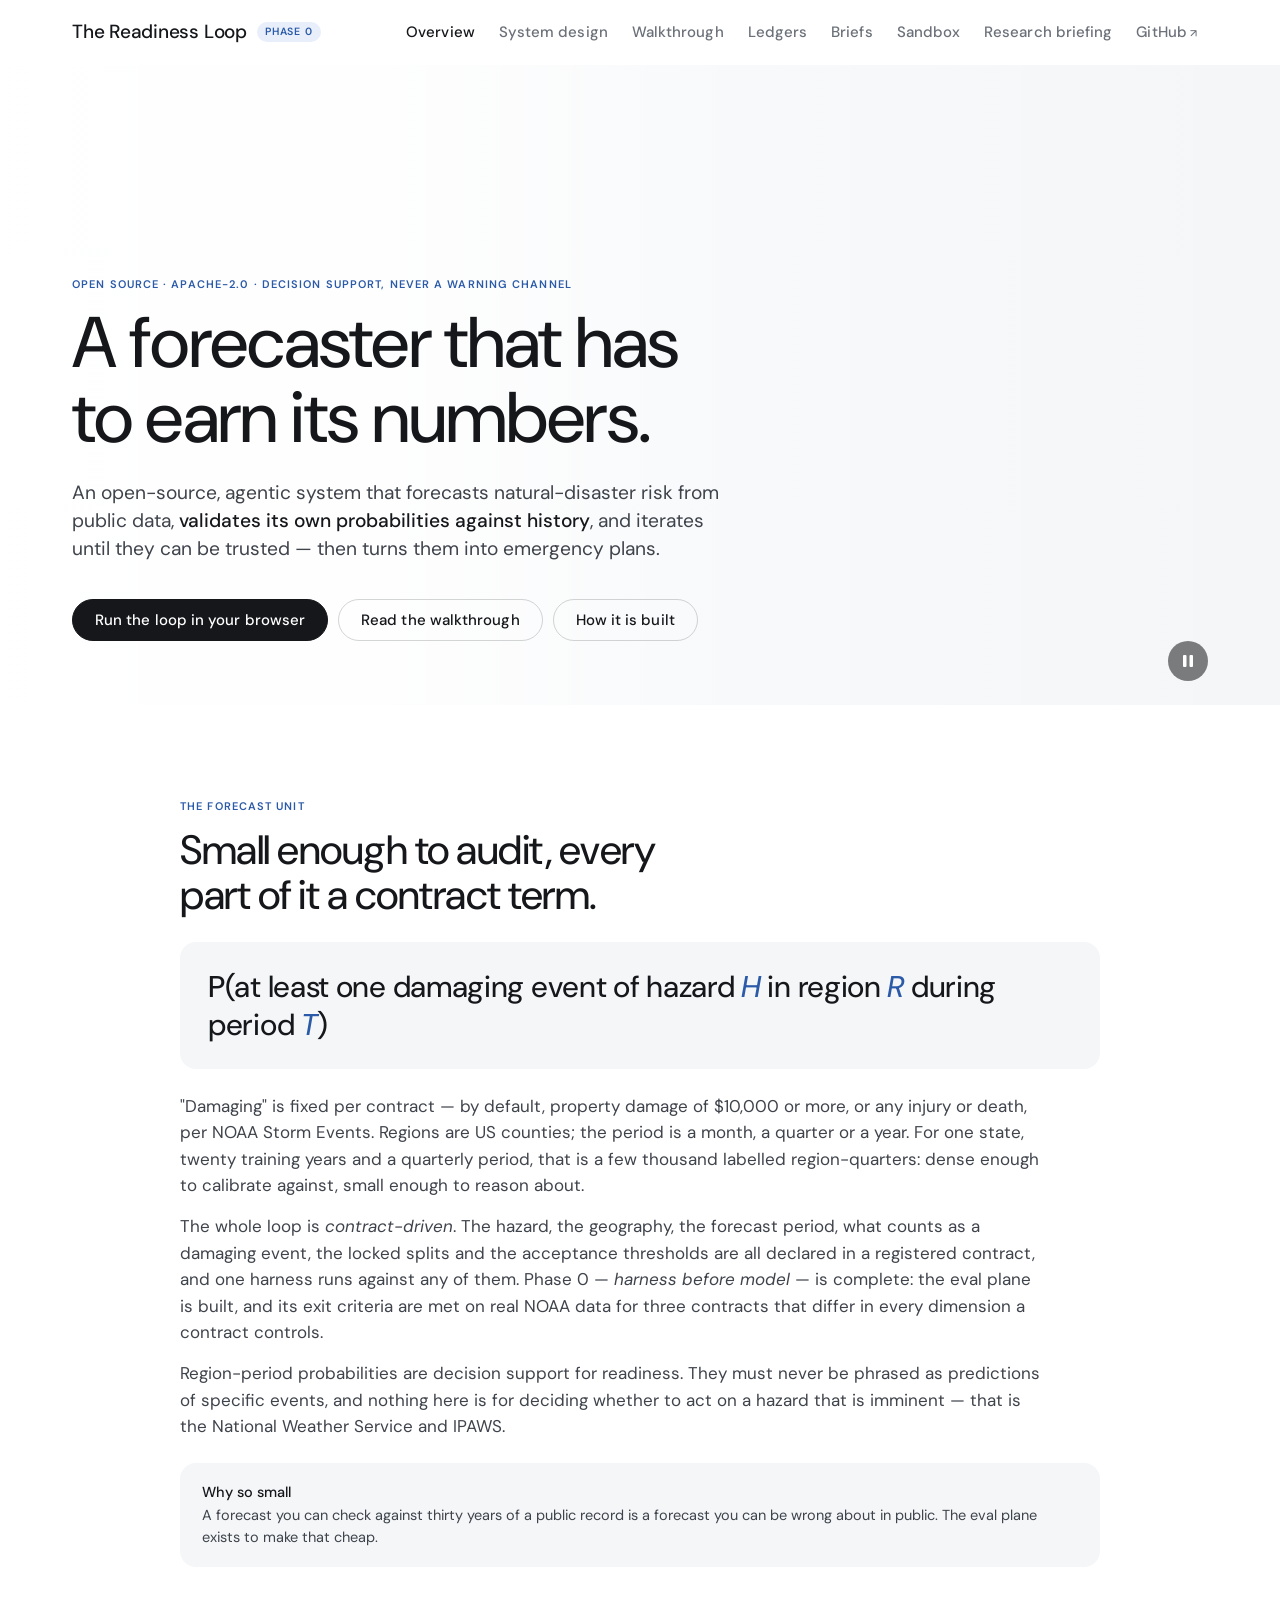
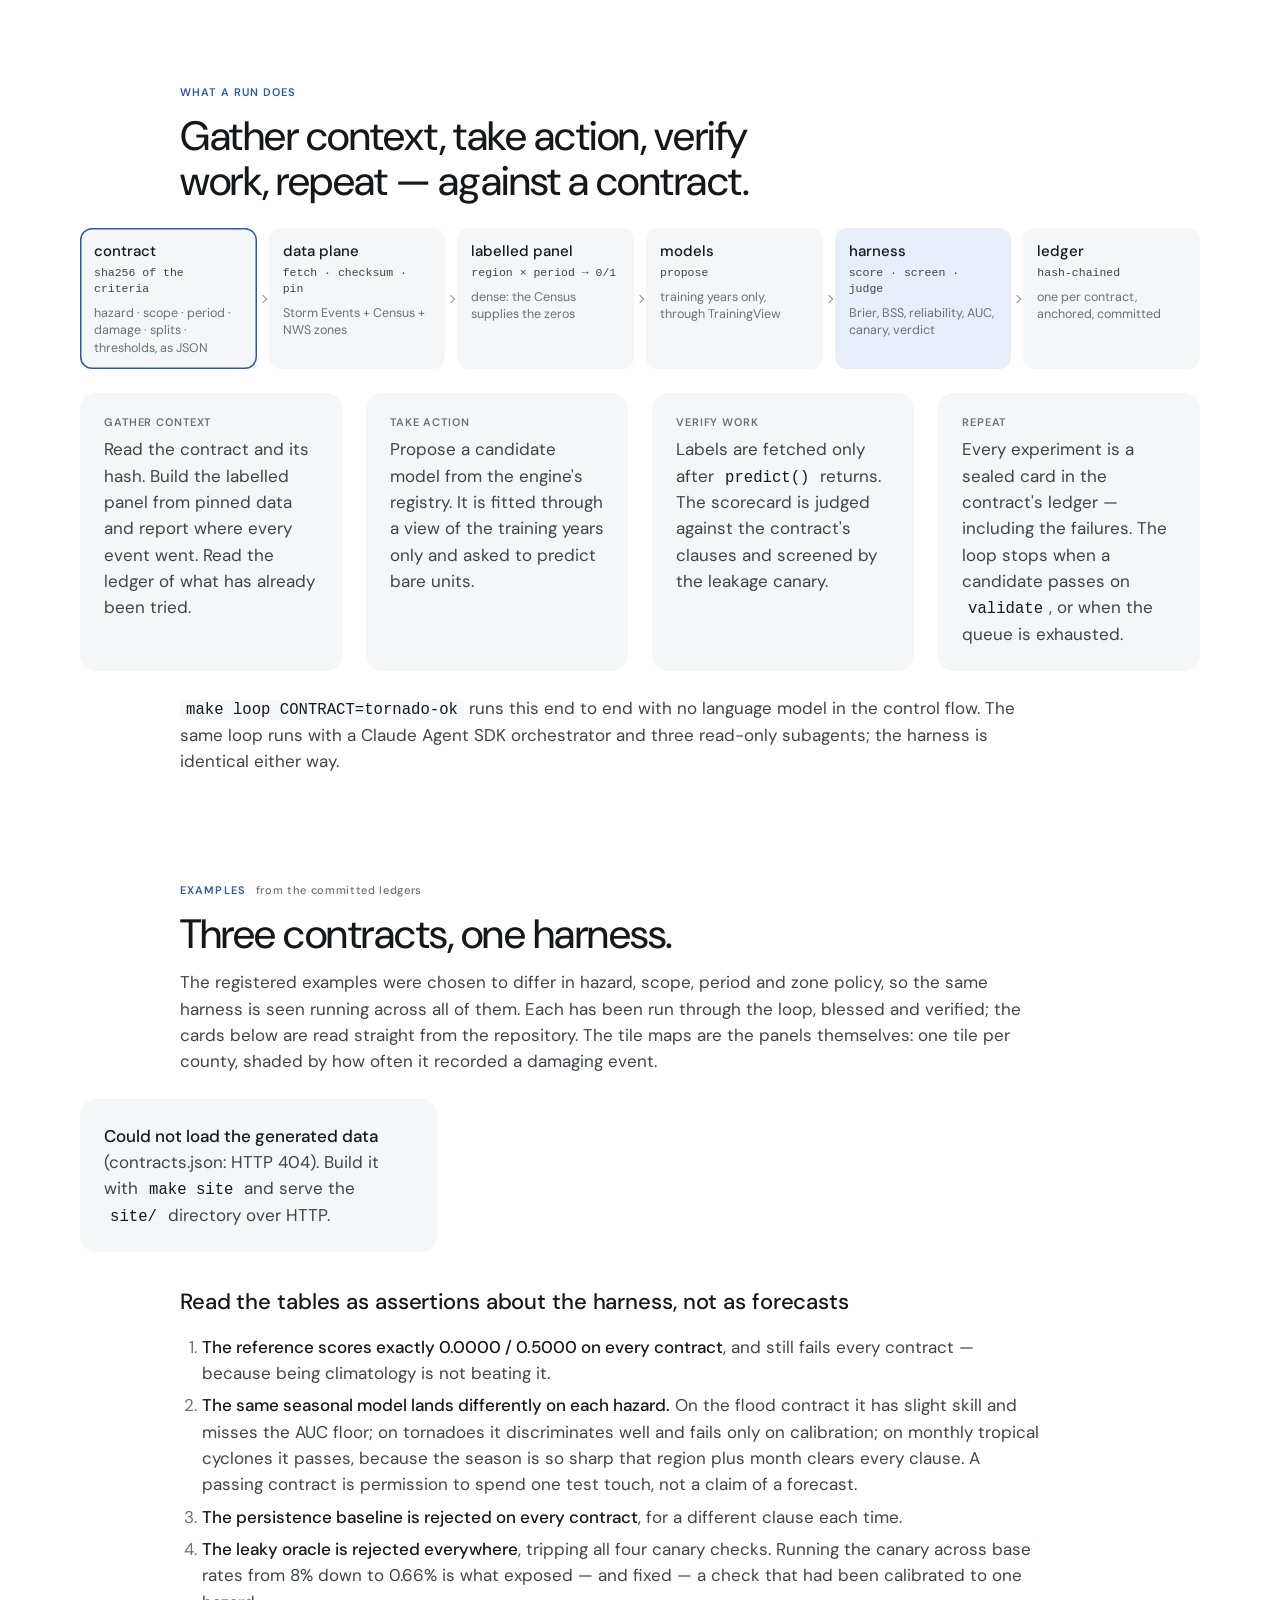
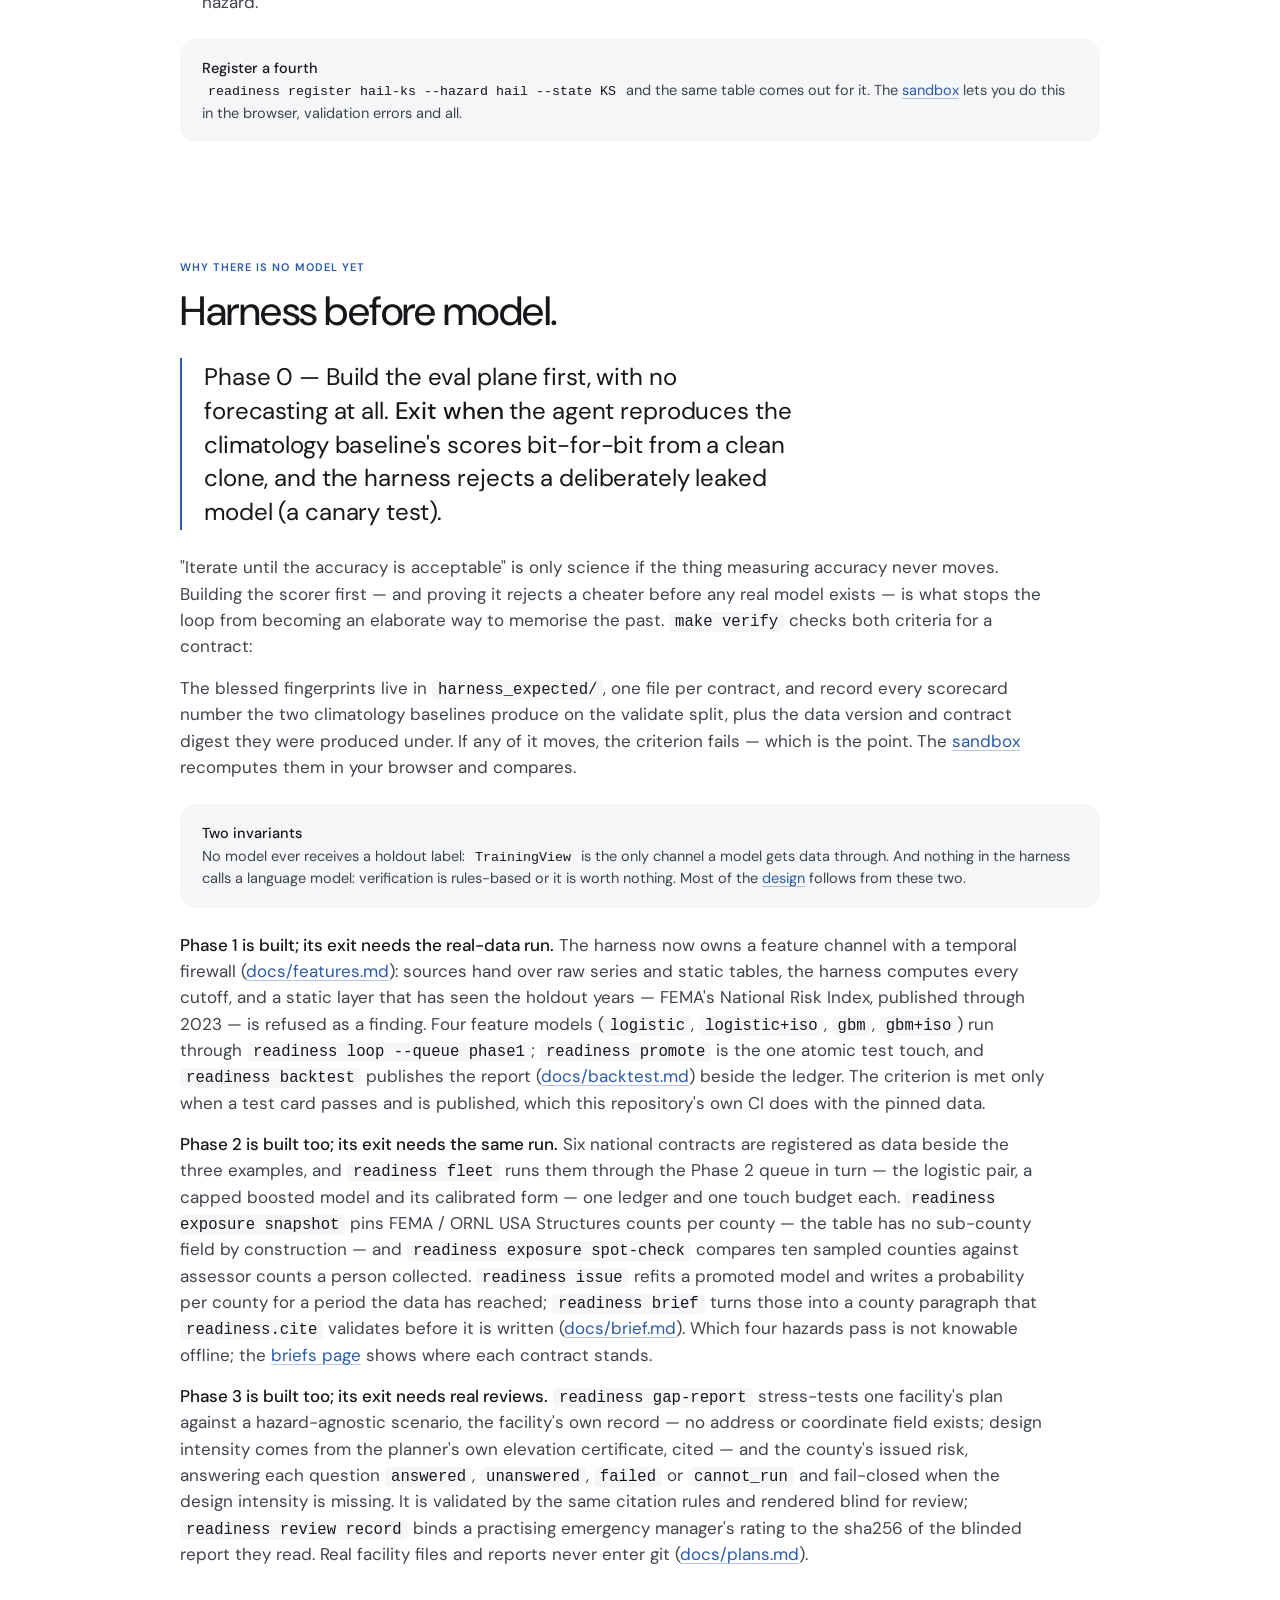
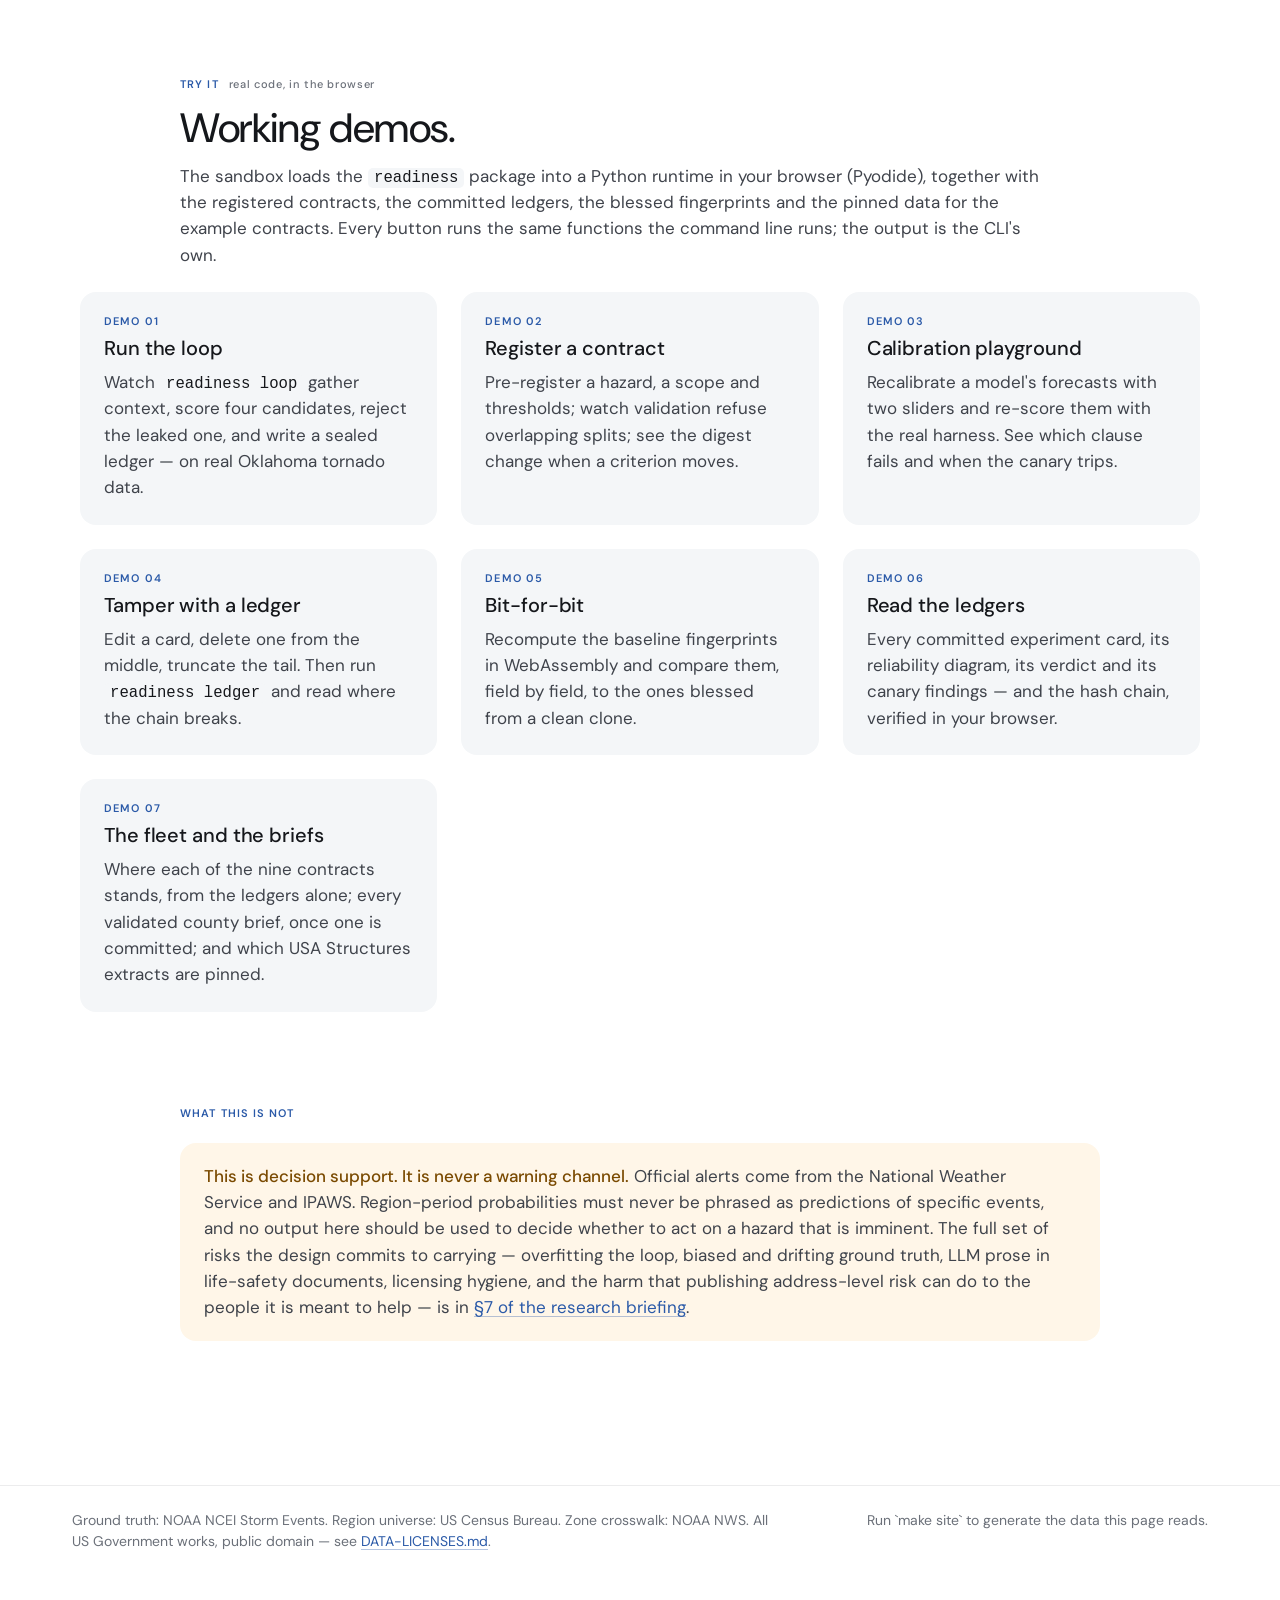
==== site/index.html @ 941ab27e "Docs and site: the planning thought-partner Documents Phase 3 (the planning thought-partner) exactly" ====
<!DOCTYPE html>
<html lang="en">
<head>
<meta charset="utf-8">
<meta name="viewport" content="width=device-width,initial-scale=1">
<title>The Readiness Loop</title>
<meta name="description" content="An open-source, agentic system that forecasts natural-disaster risk from public data, validates its own probabilities against history, and iterates until they can be trusted. Overview, system design, walkthrough and a browser sandbox that runs the real code.">
<meta name="color-scheme" content="light">
<link rel="icon" href="data:image/svg+xml,%3Csvg xmlns='http://www.w3.org/2000/svg' viewBox='0 0 32 32'%3E%3Ccircle cx='16' cy='16' r='13' fill='none' stroke='%232b5aa8' stroke-width='3'/%3E%3Cpath d='M9 16l5 5 9-10' fill='none' stroke='%232b5aa8' stroke-width='3'/%3E%3C/svg%3E">
<link rel="preconnect" href="https://fonts.googleapis.com">
<link rel="preconnect" href="https://fonts.gstatic.com" crossorigin>
<link href="https://fonts.googleapis.com/css2?family=DM+Sans:ital,opsz,wght@0,9..40,100..1000;1,9..40,100..1000&display=swap" rel="stylesheet">
<link rel="stylesheet" href="assets/site.css">
</head>
<body data-page="index">

<header class="top" id="top">
  <div class="top__bar">
    <a class="brand" href="index.html">The Readiness Loop<span class="brand__tag">Phase 0</span></a>
    <button class="top__menu" type="button" aria-label="Menu" aria-expanded="false" aria-controls="site-nav"><i></i><i></i><i></i></button>
    <nav class="top__nav" id="site-nav" aria-label="Site">
      <a data-page="index" href="index.html">Overview</a>
      <a data-page="design" href="design.html">System design</a>
      <a data-page="walkthrough" href="walkthrough.html">Walkthrough</a>
      <a data-page="ledgers" href="ledgers.html">Ledgers</a>
      <a data-page="briefs" href="briefs.html">Briefs</a>
      <a data-page="playground" href="playground.html">Sandbox</a>
      <a data-report href="generated/report/index.html">Research briefing</a>
      <a class="ext" href="https://github.com/jacquelineadean/disaster-risk-forecasting-readiness-loop">GitHub</a>
    </nav>
  </div>
</header>

<section class="hero hero--bleed" id="hero">
  <canvas class="hero__media" id="hero-canvas" aria-hidden="true"></canvas>
  <div class="hero__scrim"></div>
  <div class="hero__inner">
    <p class="eyebrow">Open source · Apache-2.0 · decision support, never a warning channel</p>
    <h1>A forecaster that has to earn its numbers.</h1>
    <p class="hero__sub">An open-source, agentic system that forecasts natural-disaster risk from public data, <strong>validates its own probabilities against history</strong>, and iterates until they can be trusted — then turns them into emergency plans.</p>
    <div class="hero__ctas">
      <a class="btn" href="playground.html?cmd=loop%20-c%20tornado-ok">Run the loop in your browser</a>
      <a class="btn secondary" href="walkthrough.html">Read the walkthrough</a>
      <a class="btn secondary" href="design.html">How it is built</a>
    </div>
  </div>
  <p class="hero__legend" id="hero-legend" hidden></p>
  <button class="hero__pause" id="hero-pause" type="button" aria-label="Pause the animation" hidden>
    <svg class="i-pause" viewBox="0 0 14 14" aria-hidden="true"><rect x="2" y="1" width="3.5" height="12" rx="1"/><rect x="8.5" y="1" width="3.5" height="12" rx="1"/></svg>
    <svg class="i-play" viewBox="0 0 14 14" aria-hidden="true"><path d="M3 1.5v11l9-5.5z"/></svg>
  </button>
</section>

<section class="section" id="unit"><div class="col">
  <p class="eyebrow">The forecast unit</p>
  <h2>Small enough to audit, every part of it a contract term.</h2>
  <div class="cols">
    <div class="main">
      <div class="unit"><p><strong>P</strong>(at least one damaging event of hazard <em>H</em> in region <em>R</em> during period <em>T</em>)</p></div>
      <p>"Damaging" is fixed per contract — by default, property damage of $10,000 or more, or any injury or death, per NOAA Storm Events. Regions are US counties; the period is a month, a quarter or a year. For one state, twenty training years and a quarterly period, that is a few thousand labelled region-quarters: dense enough to calibrate against, small enough to reason about.</p>
      <p>The whole loop is <em>contract-driven</em>. The hazard, the geography, the forecast period, what counts as a damaging event, the locked splits and the acceptance thresholds are all declared in a registered contract, and one harness runs against any of them. Phase&nbsp;0 — <em>harness before model</em> — is complete: the eval plane is built, and its exit criteria are met on real NOAA data for three contracts that differ in every dimension a contract controls.</p>
      <p>Region-period probabilities are decision support for readiness. They must never be phrased as predictions of specific events, and nothing here is for deciding whether to act on a hazard that is imminent — that is the National Weather Service and IPAWS.</p>
    </div>
    <aside class="aside"><strong>Why so small</strong><br>A forecast you can check against thirty years of a public record is a forecast you can be wrong about in public. The eval plane exists to make that cheap.</aside>
  </div>
</div></section>

<section class="section" id="loop"><div class="col">
  <p class="eyebrow">What a run does</p>
  <h2>Gather context, take action, verify work, repeat — against a contract.</h2>
  <div class="flow wide" role="img" aria-label="contract to data plane to labelled panel to models to harness to ledger">
    <div class="flow__step is-contract"><b>contract</b><code>sha256 of the criteria</code><span>hazard · scope · period · damage · splits · thresholds, as JSON</span></div>
    <div class="flow__step"><b>data plane</b><code>fetch · checksum · pin</code><span>Storm Events + Census + NWS zones</span></div>
    <div class="flow__step"><b>labelled panel</b><code>region × period → 0/1</code><span>dense: the Census supplies the zeros</span></div>
    <div class="flow__step"><b>models</b><code>propose</code><span>training years only, through TrainingView</span></div>
    <div class="flow__step is-harness"><b>harness</b><code>score · screen · judge</code><span>Brier, BSS, reliability, AUC, canary, verdict</span></div>
    <div class="flow__step"><b>ledger</b><code>hash-chained</code><span>one per contract, anchored, committed</span></div>
  </div>
  <div class="cards cards--4 wide">
    <div class="card"><h4 class="mt0">gather context</h4><p class="mb0">Read the contract and its hash. Build the labelled panel from pinned data and report where every event went. Read the ledger of what has already been tried.</p></div>
    <div class="card"><h4 class="mt0">take action</h4><p class="mb0">Propose a candidate model from the engine's registry. It is fitted through a view of the training years only and asked to predict bare units.</p></div>
    <div class="card"><h4 class="mt0">verify work</h4><p class="mb0">Labels are fetched only after <code>predict()</code> returns. The scorecard is judged against the contract's clauses and screened by the leakage canary.</p></div>
    <div class="card"><h4 class="mt0">repeat</h4><p class="mb0">Every experiment is a sealed card in the contract's ledger — including the failures. The loop stops when a candidate passes on <code>validate</code>, or when the queue is exhausted.</p></div>
  </div>
  <p class="mt24"><code>make loop CONTRACT=tornado-ok</code> runs this end to end with no language model in the control flow. The same loop runs with a Claude Agent SDK orchestrator and three read-only subagents; the harness is identical either way.</p>
</div></section>

<section class="section" id="examples"><div class="col">
  <p class="eyebrow">Examples<span class="n">from the committed ledgers</span></p>
  <h2>Three contracts, one harness.</h2>
  <p>The registered examples were chosen to differ in hazard, scope, period and zone policy, so the same harness is seen running across all of them. Each has been run through the loop, blessed and verified; the cards below are read straight from the repository. The tile maps are the panels themselves: one tile per county, shaded by how often it recorded a damaging event.</p>
  <div id="contracts" class="cards cards--3 wide"><div class="card"><p class="muted mb0">Loading the registry…</p></div></div>
  <div class="cols">
    <div class="main">
      <h3>Read the tables as assertions about the harness, not as forecasts</h3>
      <ol>
        <li><strong>The reference scores exactly 0.0000 / 0.5000 on every contract</strong>, and still fails every contract — because being climatology is not beating it.</li>
        <li><strong>The same seasonal model lands differently on each hazard.</strong> On the flood contract it has slight skill and misses the AUC floor; on tornadoes it discriminates well and fails only on calibration; on monthly tropical cyclones it passes, because the season is so sharp that region plus month clears every clause. A passing contract is permission to spend one test touch, not a claim of a forecast.</li>
        <li><strong>The persistence baseline is rejected on every contract</strong>, for a different clause each time.</li>
        <li><strong>The leaky oracle is rejected everywhere</strong>, tripping all four canary checks. Running the canary across base rates from 8% down to 0.66% is what exposed — and fixed — a check that had been calibrated to one hazard.</li>
      </ol>
    </div>
    <aside class="aside"><strong>Register a fourth</strong><br><code>readiness register hail-ks --hazard hail --state KS</code> and the same table comes out for it. The <a href="playground.html#demo-register">sandbox</a> lets you do this in the browser, validation errors and all.</aside>
  </div>
</div></section>

<section class="section" id="harness-first"><div class="col">
  <p class="eyebrow">Why there is no model yet</p>
  <h2>Harness before model.</h2>
  <div class="cols">
    <div class="main">
      <blockquote><p>Phase 0 — Build the eval plane first, with no forecasting at all. <strong>Exit when</strong> the agent reproduces the climatology baseline's scores bit-for-bit from a clean clone, and the harness rejects a deliberately leaked model (a canary test).</p></blockquote>
      <p>"Iterate until the accuracy is acceptable" is only science if the thing measuring accuracy never moves. Building the scorer first — and proving it rejects a cheater before any real model exists — is what stops the loop from becoming an elaborate way to memorise the past. <code>make verify</code> checks both criteria for a contract:</p>
      <div id="verify-transcript"></div>
      <p>The blessed fingerprints live in <code>harness_expected/</code>, one file per contract, and record every scorecard number the two climatology baselines produce on the validate split, plus the data version and contract digest they were produced under. If any of it moves, the criterion fails — which is the point. The <a href="playground.html#demo-verify">sandbox</a> recomputes them in your browser and compares.</p>
    </div>
    <aside class="aside"><strong>Two invariants</strong><br>No model ever receives a holdout label: <code>TrainingView</code> is the only channel a model gets data through. And nothing in the harness calls a language model: verification is rules-based or it is worth nothing. Most of the <a href="design.html">design</a> follows from these two.</aside>
  </div>
  <p><strong>Phase 1 is built; its exit needs the real-data run.</strong> The harness now owns a feature channel with a temporal firewall (<a href="https://github.com/jacquelineadean/disaster-risk-forecasting-readiness-loop/blob/main/docs/features.md">docs/features.md</a>): sources hand over raw series and static tables, the harness computes every cutoff, and a static layer that has seen the holdout years — FEMA's National Risk Index, published through 2023 — is refused as a finding. Four feature models (<code>logistic</code>, <code>logistic+iso</code>, <code>gbm</code>, <code>gbm+iso</code>) run through <code>readiness loop --queue phase1</code>; <code>readiness promote</code> is the one atomic test touch, and <code>readiness backtest</code> publishes the report (<a href="https://github.com/jacquelineadean/disaster-risk-forecasting-readiness-loop/blob/main/docs/backtest.md">docs/backtest.md</a>) beside the ledger. The criterion is met only when a test card passes and is published, which this repository's own CI does with the pinned data.</p>
  <p><strong>Phase 2 is built too; its exit needs the same run.</strong> Six national contracts are registered as data beside the three examples, and <code>readiness fleet</code> runs them through the Phase 2 queue in turn — the logistic pair, a capped boosted model and its calibrated form — one ledger and one touch budget each. <code>readiness exposure snapshot</code> pins FEMA / ORNL USA Structures counts per county — the table has no sub-county field by construction — and <code>readiness exposure spot-check</code> compares ten sampled counties against assessor counts a person collected. <code>readiness issue</code> refits a promoted model and writes a probability per county for a period the data has reached; <code>readiness brief</code> turns those into a county paragraph that <code>readiness.cite</code> validates before it is written (<a href="https://github.com/jacquelineadean/disaster-risk-forecasting-readiness-loop/blob/main/docs/brief.md">docs/brief.md</a>). Which four hazards pass is not knowable offline; the <a href="briefs.html">briefs page</a> shows where each contract stands.</p>
  <p><strong>Phase 3 is built too; its exit needs real reviews.</strong> <code>readiness gap-report</code> stress-tests one facility's plan against a hazard-agnostic scenario, the facility's own record — no address or coordinate field exists; design intensity comes from the planner's own elevation certificate, cited — and the county's issued risk, answering each question <code>answered</code>, <code>unanswered</code>, <code>failed</code> or <code>cannot_run</code> and fail-closed when the design intensity is missing. It is validated by the same citation rules and rendered blind for review; <code>readiness review record</code> binds a practising emergency manager's rating to the sha256 of the blinded report they read. Real facility files and reports never enter git (<a href="https://github.com/jacquelineadean/disaster-risk-forecasting-readiness-loop/blob/main/docs/plans.md">docs/plans.md</a>).</p>
</div></section>

<section class="section" id="demos"><div class="col">
  <p class="eyebrow">Try it<span class="n">real code, in the browser</span></p>
  <h2>Working demos.</h2>
  <p>The sandbox loads the <code>readiness</code> package into a Python runtime in your browser (Pyodide), together with the registered contracts, the committed ledgers, the blessed fingerprints and the pinned data for the example contracts. Every button runs the same functions the command line runs; the output is the CLI's own.</p>
  <div class="cards cards--3 wide">
    <a class="card" href="playground.html?cmd=loop%20-c%20tornado-ok"><p class="eyebrow">Demo 01</p><h3>Run the loop</h3><p class="mb0">Watch <code>readiness loop</code> gather context, score four candidates, reject the leaked one, and write a sealed ledger — on real Oklahoma tornado data.</p></a>
    <a class="card" href="playground.html#demo-register"><p class="eyebrow">Demo 02</p><h3>Register a contract</h3><p class="mb0">Pre-register a hazard, a scope and thresholds; watch validation refuse overlapping splits; see the digest change when a criterion moves.</p></a>
    <a class="card" href="playground.html#demo-calibrate"><p class="eyebrow">Demo 03</p><h3>Calibration playground</h3><p class="mb0">Recalibrate a model's forecasts with two sliders and re-score them with the real harness. See which clause fails and when the canary trips.</p></a>
    <a class="card" href="playground.html#demo-tamper"><p class="eyebrow">Demo 04</p><h3>Tamper with a ledger</h3><p class="mb0">Edit a card, delete one from the middle, truncate the tail. Then run <code>readiness ledger</code> and read where the chain breaks.</p></a>
    <a class="card" href="playground.html#demo-verify"><p class="eyebrow">Demo 05</p><h3>Bit-for-bit</h3><p class="mb0">Recompute the baseline fingerprints in WebAssembly and compare them, field by field, to the ones blessed from a clean clone.</p></a>
    <a class="card" href="ledgers.html"><p class="eyebrow">Demo 06</p><h3>Read the ledgers</h3><p class="mb0">Every committed experiment card, its reliability diagram, its verdict and its canary findings — and the hash chain, verified in your browser.</p></a>
    <a class="card" href="briefs.html"><p class="eyebrow">Demo 07</p><h3>The fleet and the briefs</h3><p class="mb0">Where each of the nine contracts stands, from the ledgers alone; every validated county brief, once one is committed; and which USA Structures extracts are pinned.</p></a>
  </div>
</div></section>

<section class="section" id="not"><div class="col">
  <p class="eyebrow">What this is not</p>
  <div class="notice notice--caution"><p><strong>This is decision support. It is never a warning channel.</strong> Official alerts come from the National Weather Service and IPAWS. Region-period probabilities must never be phrased as predictions of specific events, and no output here should be used to decide whether to act on a hazard that is imminent. The full set of risks the design commits to carrying — overfitting the loop, biased and drifting ground truth, LLM prose in life-safety documents, licensing hygiene, and the harm that publishing address-level risk can do to the people it is meant to help — is in <a data-report="#risks" href="generated/report/index.html">§7 of the research briefing</a>.</p></div>
</div></section>

<footer class="site">
  <p class="credits">Ground truth: NOAA NCEI Storm Events. Region universe: US Census Bureau. Zone crosswalk: NOAA NWS. All US Government works, public domain — see <a href="https://github.com/jacquelineadean/disaster-risk-forecasting-readiness-loop/blob/main/DATA-LICENSES.md">DATA-LICENSES.md</a>.</p>
  <p class="links"><span data-built>…</span></p>
</footer>

<script src="assets/site.js"></script>
<script src="assets/hero.js"></script>
<script>
(async function () {
  const [contracts, ledgers, panels, transcripts, tapes] = await Promise.all([
    RL.fetchJSON("contracts.json"), RL.fetchJSON("ledgers.json"),
    RL.fetchJSON("panels.json").catch(() => ({})), RL.fetchJSON("transcripts.json").catch(() => null),
    RL.fetchJSON("tapes.json").catch(() => ({})),
  ]);
  const host = document.getElementById("contracts");
  host.innerHTML = contracts.map((c) => {
    const led = ledgers[c.name] || { cards: [] };
    const panel = panels[c.name];
    const cards = led.cards;
    const nRegions = panel ? panel.n_regions : (cards[0] && cards[0].data_snapshot.n_regions);
    const years = c.splits.test[1] - c.splits.train[0] + 1;
    const units = panel ? panel.n_units : (nRegions ? nRegions * years * c.periods_per_year : null);
    const rows = cards.map((k) => `<tr><td><code>${RL.esc(k.model)}</code></td><td class="num">${RL.fmt.signed4(k.scorecard.brier_skill_score)}</td><td class="num">${RL.fmt.f4(k.scorecard.auc)}</td><td>${RL.verdictTag(k)}</td></tr>`).join("");
    const seasonal = cards.find((k) => k.model === "climatology-seasonal");
    const media = tapes[c.name] ? RL.tapeSVG(tapes[c.name], 320, 150)
      : seasonal ? RL.reliabilitySVG(seasonal.scorecard.reliability_bins, c.thresholds.reliability_tolerance_pp, 220) : "";
    return `<div class="card">
      ${media ? `<div class="card__media">${media}</div>` : ""}
      <p class="eyebrow">${RL.esc(c.hazard)}<span class="n">${RL.esc(c.hazard_coding || "custom")}-coded</span></p>
      <h3><a href="ledgers.html#${RL.esc(c.name)}">${RL.esc(c.name)}</a></h3>
      <p class="small">${RL.esc(c.description)}</p>
      <dl class="kv">
        <dt>scope</dt><dd>${RL.esc(c.scope_label)}${nRegions ? ` · ${RL.fmt.int(nRegions)} counties` : ""}</dd>
        <dt>period</dt><dd>${RL.esc(c.period)}</dd>
        <dt>zone events</dt><dd>${c.zone_policy === "expand" ? "expanded via the NWS crosswalk" : "dropped"}</dd>
        <dt>panel</dt><dd>${units ? RL.fmt.int(units) + " units" : "–"}${panel ? `, base rate ${RL.fmt.pct(panel.base_rate, 2)}` : ""}</dd>
        <dt>digest</dt><dd><code>${RL.esc(c.digest)}</code></dd>
      </dl>
      <div class="table-wrap mt8"><table class="tabular"><thead><tr><th>model</th><th class="num">BSS</th><th class="num">AUC</th><th>verdict</th></tr></thead><tbody>${rows || '<tr><td colspan="4" class="muted">no ledger</td></tr>'}</tbody></table></div>
      <div class="btn-row"><a class="btn small secondary" href="ledgers.html#${RL.esc(c.name)}">Ledger →</a>${RL.runLink("loop -c " + c.name, "Run in the sandbox")}</div>
    </div>`;
  }).join("");
  if (transcripts && transcripts.transcripts.verify) {
    document.getElementById("verify-transcript").innerHTML = RL.terminal("readiness verify", transcripts.transcripts.verify);
  }
})().catch((e) => {
  document.getElementById("contracts").innerHTML = `<div class="card"><p class="mb0"><strong>Could not load the generated data</strong> (${RL.esc(e.message)}). Build it with <code>make site</code> and serve the <code>site/</code> directory over HTTP.</p></div>`;
});
</script>
</body>
</html>
---- site/assets/site.css ----
/* The Readiness Loop — overview website. One stylesheet, no build step.
   A quiet, single-column research-microsite look: a white ground, one variable
   sans at light weights, whitespace instead of rules, 16 px surfaces, pills.
   The terminal frames and the verdict colours are the harness's own. */

:root{
  --bg:#fff; --ink:#15171b; --text:#3f434b; --muted:#6b7079;
  --hair:rgba(21,23,27,.08); --hair-strong:rgba(21,23,27,.18);
  --surface:#f4f6f8; --surface-2:#e9edf2;
  --accent:#2b5aa8; --accent-ink:#1f4482; --accent-wash:#e8effa;
  --pass:#2f7d4f; --fail:#b03a2e; --reject:#8a1c9e; --warn:#9a6a10;
  --pass-wash:#e3f3e9; --fail-wash:#f9e4e1; --reject-wash:#f1e2f5; --warn-wash:#fbeed3;
  --neutral-wash:#eceff2; --caution-wash:#fff6e8; --caution-ink:#7a4a00;
  --term-bg:#12151c; --term-frame:#1b1f28; --term-bar:#262b36; --term-ink:#e6e9ef;
  --sans:"DM Sans",system-ui,-apple-system,"Segoe UI",Helvetica,Arial,sans-serif;
  --mono:ui-monospace,SFMono-Regular,Menlo,Consolas,"Liberation Mono",monospace;
  --s1:8px; --s2:16px; --s3:24px; --s4:36px; --s5:48px; --s6:64px; --s7:96px; --s8:136px;
  --r-media:16px; --r-ctl:8px; --r-pill:999px;
  --page:1296px; --col:920px; --col-wide:1120px;
  --gutter:24px; --top-h:64px; --jump-h:48px; --section-gap:40px;
}
@media (min-width:600px){:root{--gutter:40px;--section-gap:64px}}
@media (min-width:1024px){:root{--gutter:72px;--section-gap:96px}}

/* --- base ---------------------------------------------------------------- */
*,*::before,*::after{box-sizing:border-box}
html{-webkit-text-size-adjust:100%;scroll-padding-top:calc(var(--top-h) + var(--jump-h) + 16px)}
body{margin:0;background:var(--bg);color:var(--text);font:400 17px/1.55 var(--sans);
  font-optical-sizing:auto;-webkit-font-smoothing:antialiased}
img,svg,video,canvas{max-width:100%;height:auto}
a{color:var(--accent);text-decoration:underline;text-decoration-thickness:1px;
  text-underline-offset:3px;text-decoration-color:rgba(43,90,168,.35)}
a:hover{color:var(--accent-ink);text-decoration-color:currentColor}
h1,h2,h3,h4{margin:0;color:var(--ink);font-weight:450;letter-spacing:-.012em;text-wrap:balance}
h1{font-size:clamp(44px,5.6vw,76px);line-height:1.04}
h2{font-size:clamp(30px,3.2vw,42px);line-height:1.1;max-width:24ch}
h3{font-size:22px;line-height:1.3;font-weight:500;letter-spacing:-.005em;margin:var(--s4) 0 var(--s1)}
h4{font-size:11px;line-height:1;font-weight:600;letter-spacing:.08em;text-transform:uppercase;
  color:var(--muted);margin:var(--s3) 0 var(--s1)}
p{margin:0 0 15px;max-width:72ch}
p.lede,.lede{font-size:clamp(18px,1.6vw,21px);line-height:1.45;color:var(--text);max-width:64ch;margin:12px 0 0}
small,.small{font-size:14px;line-height:1.5;color:var(--muted)}
strong{font-weight:500;color:var(--ink)}
code{font:.92em var(--mono);background:var(--surface);padding:1px 6px;border-radius:5px;color:var(--ink)}
pre{margin:0;overflow-x:auto}
pre.code{background:var(--surface);border-radius:12px;padding:16px 20px;font:13px/1.55 var(--mono);
  white-space:pre;max-width:100%;margin:var(--s2) 0;color:var(--ink)}
pre.code code{background:none;padding:0;font-size:inherit}
hr{border:0;border-top:1px solid var(--hair);margin:var(--s4) 0}
ul,ol{padding-left:22px;max-width:72ch}li{margin:6px 0}
li::marker{color:var(--muted)}
blockquote{margin:var(--s3) 0;padding:2px 0 2px 22px;border-left:2px solid var(--accent);
  font-size:clamp(20px,2vw,24px);line-height:1.4;color:var(--ink);font-weight:400;max-width:36ch;
  letter-spacing:-.005em}
blockquote p{margin:0;max-width:none}
table{border-collapse:collapse;width:100%;font-size:14.5px;line-height:1.45}
th,td{padding:10px 14px 10px 0;text-align:left;border-bottom:1px solid var(--hair);vertical-align:top}
th{color:var(--muted);font-weight:600;font-size:11px;text-transform:uppercase;letter-spacing:.08em;padding-top:0}
td.num,th.num{text-align:right;font-variant-numeric:tabular-nums;white-space:nowrap}
tr:last-child td{border-bottom:0}
.table-wrap{overflow-x:auto;max-width:100%;margin:var(--s2) 0}
.tabular{font-variant-numeric:tabular-nums}
:focus-visible{outline:2px solid var(--accent);outline-offset:2px}

/* --- layout -------------------------------------------------------------- */
.page{max-width:var(--page);margin:0 auto;padding:0 var(--gutter)}
.col{max-width:calc(var(--col) + 2*var(--gutter));margin:0 auto;padding:0 var(--gutter)}
.section{padding:var(--section-gap) 0 0}
.section:last-of-type{padding-bottom:var(--s3)}
.eyebrow{font:600 11px/1 var(--sans);letter-spacing:.1em;text-transform:uppercase;color:var(--accent);margin:0 0 var(--s2)}
.eyebrow .n{color:var(--muted);font-weight:500;letter-spacing:.06em;text-transform:none;margin-left:10px}
.section h2+p,.section h2+.lede,.section h2+ul,.section h2+ol{margin-top:12px}
.section h2+.cols>.main>p:first-child{margin-top:12px}
.cols{display:block}
.cols>.main{min-width:0}
.aside{background:var(--surface);border-radius:var(--r-media);padding:18px 22px;font-size:14.5px;
  line-height:1.55;color:var(--text);margin:var(--s3) 0}
.aside strong{color:var(--ink);font-weight:500}
.aside+.aside{margin-top:12px}
@media (min-width:1500px){
  .cols{position:relative}
  .cols>.aside{position:absolute;left:calc(100% + 40px);top:4px;width:240px;margin:0;padding:12px 0 0;
    background:transparent;border-radius:0;border-top:2px solid var(--accent);font-size:13.5px;color:var(--muted)}
  .cols>.aside+.aside{top:auto;margin-top:var(--s3)}
  .cols>.aside .btn{margin-top:8px}
}
.cards{display:grid;gap:var(--s3);margin:var(--s3) 0 0}
.cards--2{grid-template-columns:repeat(2,minmax(0,1fr))}
.cards--3{grid-template-columns:repeat(3,minmax(0,1fr))}
.cards--4{grid-template-columns:repeat(4,minmax(0,1fr))}
.card{background:var(--surface);border-radius:var(--r-media);padding:var(--s3);min-width:0;color:var(--text)}
.card h3{margin-top:0;font-size:20px}
.card>:last-child{margin-bottom:0}
.card.flat{background:transparent;padding:0}
a.card{display:block;text-decoration:none;transition:background-color .2s}
a.card:hover{background:var(--surface-2);color:var(--text)}
a.card h3{color:var(--ink)}
.card__media{margin:calc(-1*var(--s3)) calc(-1*var(--s3)) var(--s2);border-radius:var(--r-media) var(--r-media) 0 0;
  overflow:hidden;background:#fff;border-bottom:1px solid var(--hair)}
.card__media svg,.card__media img,.card__media canvas{display:block;width:100%;height:auto}
.card .eyebrow{margin-bottom:8px}
.kv{display:grid;grid-template-columns:max-content minmax(0,1fr);gap:6px 16px;font-size:14.5px;margin:0}
.kv dt{color:var(--muted)}.kv dd{margin:0;color:var(--ink);font-variant-numeric:tabular-nums;min-width:0;overflow-wrap:anywhere}
.pill{display:inline-block;padding:3px 10px;border-radius:var(--r-pill);font:600 11.5px/1.5 var(--sans);
  letter-spacing:.03em;white-space:nowrap;vertical-align:middle}
.pill.pass,.pill.ok{background:var(--pass-wash);color:var(--pass)}
.pill.fail{background:var(--fail-wash);color:var(--fail)}
.pill.reject,.pill.tripped{background:var(--reject-wash);color:var(--reject)}
.pill.clear,.pill.neutral{background:var(--neutral-wash);color:var(--muted)}
.pill.warn{background:var(--warn-wash);color:var(--warn)}
.checks{list-style:none;padding:0;margin:8px 0 0;font-size:14px;max-width:none}
.checks li{padding:8px 0;border-top:1px solid var(--hair);display:flex;gap:10px;align-items:baseline;margin:0}
.checks li:first-child{border-top:0;padding-top:0}
.checks li .pill{flex:0 0 auto}
.checks strong{color:var(--ink);font-weight:500}
.unit{background:var(--surface);border-radius:var(--r-media);padding:26px 28px;margin:var(--s3) 0}
.unit p{font-size:clamp(22px,2.4vw,30px);line-height:1.25;color:var(--ink);font-weight:450;margin:0;
  max-width:none;letter-spacing:-.01em}
.unit em{color:var(--accent)}
.notice{border-radius:var(--r-media);padding:20px 24px;margin:var(--s3) 0;background:var(--surface)}
.notice--caution{background:var(--caution-wash)}
.notice--caution strong{color:var(--caution-ink)}
.notice p:last-child{margin-bottom:0}
.muted{color:var(--muted)}
.right{text-align:right}
.nowrap{white-space:nowrap}
.mt0{margin-top:0}.mt8{margin-top:8px}.mt16{margin-top:16px}.mt24{margin-top:24px}.mb0{margin-bottom:0}

/* --- the top bar ------------------------------------------------------------ */
.top{position:sticky;top:0;z-index:50;background:rgba(255,255,255,.94);
  -webkit-backdrop-filter:saturate(1.4) blur(10px);backdrop-filter:saturate(1.4) blur(10px);
  border-bottom:1px solid transparent;transition:box-shadow .2s,border-color .2s}
.top.is-scrolled{border-bottom-color:var(--hair);box-shadow:0 1px 2px rgba(21,23,27,.05),0 6px 20px rgba(21,23,27,.05)}
.top__bar{max-width:var(--page);margin:0 auto;padding:0 var(--gutter);height:var(--top-h);
  display:flex;align-items:center;gap:var(--s3)}
.brand{font-weight:500;font-size:19px;color:var(--ink);text-decoration:none;letter-spacing:-.012em;
  display:inline-flex;align-items:center;gap:10px;white-space:nowrap}
.brand:hover{color:var(--ink)}
.brand__tag{font:600 10.5px/1 var(--sans);letter-spacing:.08em;text-transform:uppercase;color:var(--accent);
  background:var(--accent-wash);padding:5px 8px;border-radius:var(--r-pill)}
.top__nav{margin-left:auto;display:flex;gap:2px;flex-wrap:wrap}
.top__nav a{font:500 15px/1 var(--sans);color:var(--muted);text-decoration:none;padding:9px 11px;
  border-radius:var(--r-pill);letter-spacing:.005em;transition:background-color .2s,color .2s}
.top__nav a:hover{color:var(--ink);background:var(--surface)}
.top__nav a.active{color:var(--ink)}
.top__nav a.ext::after{content:" ↗";font-size:11px}
.top__menu{display:none;margin-left:auto;width:40px;height:40px;border:0;background:transparent;
  border-radius:50%;cursor:pointer;position:relative}
.top__menu:hover{background:var(--surface)}
.top__menu i{position:absolute;left:11px;right:11px;height:1.5px;background:var(--ink);transition:transform .2s,opacity .2s}
.top__menu i:nth-child(1){top:14px}.top__menu i:nth-child(2){top:19.5px}.top__menu i:nth-child(3){top:25px}
.top.is-open .top__menu i:nth-child(1){transform:translateY(5.5px) rotate(45deg)}
.top.is-open .top__menu i:nth-child(2){opacity:0}
.top.is-open .top__menu i:nth-child(3){transform:translateY(-5.5px) rotate(-45deg)}
@media (max-width:1023px){
  .top__menu{display:block}
  .top__nav{display:none;position:absolute;top:var(--top-h);left:0;right:0;background:#fff;
    flex-direction:column;gap:0;padding:8px var(--gutter) 16px;border-bottom:1px solid var(--hair);
    box-shadow:0 12px 30px rgba(21,23,27,.08)}
  .top.is-open .top__nav{display:flex}
  .top__nav a{padding:12px 8px;font-size:16px;border-radius:8px}
}

/* --- the jump bar (sticky, under the top bar) ------------------------------- */
.jumpbar{position:sticky;top:var(--top-h);z-index:40;background:rgba(255,255,255,.96);
  -webkit-backdrop-filter:blur(8px);backdrop-filter:blur(8px);border-bottom:1px solid var(--hair);height:var(--jump-h)}
.jumpbar__inner{max-width:var(--page);margin:0 auto;padding:0 var(--gutter);display:flex;gap:2px;
  overflow-x:auto;scrollbar-width:none;height:100%;align-items:stretch}
.jumpbar__inner::-webkit-scrollbar{display:none}
.jumpbar a,.jumpbar button{flex:0 0 auto;display:inline-flex;align-items:center;gap:7px;font:500 14px/1 var(--sans);
  color:var(--muted);text-decoration:none;padding:0 10px;border:0;background:none;
  border-bottom:2px solid transparent;cursor:pointer;white-space:nowrap;transition:color .2s}
.jumpbar a:hover,.jumpbar button:hover{color:var(--ink)}
.jumpbar a.active,.jumpbar button.active{color:var(--ink);border-bottom-color:var(--accent)}
.jumpbar .k{font-size:10.5px;font-weight:600;color:var(--accent);letter-spacing:.06em}
.jumpbar .sep{flex:1 0 12px}

/* --- heroes ------------------------------------------------------------------ */
.hero--plain{padding:calc(var(--s5) + 8px) 0 var(--s2)}
.hero--plain .lede{margin-top:var(--s3)}
.hero--plain .eyebrow{margin-bottom:var(--s3)}
.hero--bleed{position:relative;min-height:640px;background:var(--surface);overflow:hidden;display:flex;align-items:flex-end}
.hero__media{position:absolute;inset:0;width:100%;height:100%;display:block;max-width:none}
.hero__scrim{position:absolute;inset:0;pointer-events:none;
  background:linear-gradient(90deg,rgba(255,255,255,.97) 0%,rgba(255,255,255,.9) 30%,rgba(255,255,255,.35) 58%,rgba(255,255,255,0) 100%)}
.hero__inner{position:relative;max-width:var(--page);margin:0 auto;padding:var(--s7) var(--gutter) var(--s6);width:100%}
.hero__inner h1{max-width:13ch}
.hero__sub{font-size:clamp(17px,1.5vw,20px);line-height:1.45;max-width:50ch;margin:var(--s3) 0 0;color:var(--text)}
.hero__ctas{display:flex;gap:10px;flex-wrap:wrap;margin-top:var(--s4)}
.hero__pause{position:absolute;right:var(--gutter);bottom:var(--s3);width:40px;height:40px;border-radius:50%;
  border:0;background:rgba(21,23,27,.55);color:#fff;cursor:pointer;display:inline-flex;align-items:center;
  justify-content:center;transition:background-color .2s;z-index:2}
.hero__pause:hover{background:rgba(21,23,27,.8)}
.hero__pause svg{width:14px;height:14px;fill:currentColor}
.hero__pause .i-play{display:none}
.hero__pause.is-paused .i-play{display:block}
.hero__pause.is-paused .i-pause{display:none}
.hero__legend{position:absolute;right:calc(var(--gutter) + 52px);bottom:calc(var(--s3) + 4px);font-size:12.5px;
  line-height:1.4;color:var(--muted);z-index:2;margin:0;text-align:right;max-width:420px}
@media (max-width:599px){
  .hero--bleed{min-height:0;display:block;background:#fff}
  .hero__media{position:relative;height:250px;background:var(--surface)}
  .hero__scrim{display:none}
  .hero__inner{padding:var(--s4) var(--gutter) var(--s5)}
  .hero__ctas{flex-direction:column}
  .hero__ctas .btn{width:100%;justify-content:center}
  .hero__pause{bottom:auto;top:14px;right:14px;width:36px;height:36px}
  .hero__legend{display:none}
}

/* --- buttons ----------------------------------------------------------------- */
.btn{display:inline-flex;align-items:center;justify-content:center;gap:6px;background:var(--ink);color:#fff;
  border:1px solid var(--ink);padding:11px 22px;font:500 15px/1.2 var(--sans);text-decoration:none;
  border-radius:var(--r-pill);cursor:pointer;letter-spacing:.005em;
  transition:background-color .2s,color .2s,border-color .2s}
.btn:hover{background:#2c3038;color:#fff;border-color:#2c3038}
.btn.secondary{background:transparent;color:var(--ink);border-color:var(--hair-strong)}
.btn.secondary:hover{background:var(--surface);color:var(--ink);border-color:var(--ink)}
.btn.ghost{background:transparent;color:var(--accent);border-color:transparent;padding-left:8px;padding-right:8px}
.btn.ghost:hover{background:var(--accent-wash);color:var(--accent-ink);border-color:transparent}
.btn.small{padding:7px 14px;font-size:13.5px}
.btn[disabled]{opacity:.4;cursor:not-allowed}
.btn-row{display:flex;gap:8px;flex-wrap:wrap;margin:12px 0;align-items:center}
.cta{display:flex;gap:10px;flex-wrap:wrap;margin-top:var(--s3)}

/* --- footer ------------------------------------------------------------------- */
footer.site{max-width:var(--page);margin:var(--s7) auto 0;padding:var(--s3) var(--gutter) var(--s5);
  border-top:1px solid var(--hair);color:var(--muted);font-size:14px;display:flex;justify-content:space-between;
  gap:16px;flex-wrap:wrap}
footer.site p{margin:0;max-width:none}
footer.site .credits{max-width:70ch}
footer.site .links{display:flex;gap:16px;flex-wrap:wrap;align-items:baseline}

/* --- terminal frames ------------------------------------------------------------ */
.term{background:var(--term-frame);border-radius:var(--r-media);overflow:hidden;margin:var(--s2) 0;
  box-shadow:0 12px 32px rgba(21,23,27,.14);max-width:100%}
.term .tbar{display:flex;align-items:center;gap:8px;padding:10px 16px;background:var(--term-bar)}
.term .tbar i{width:10px;height:10px;border-radius:50%;display:inline-block;background:#4a5060}
.term .tbar .t{margin-left:6px;color:#9aa3b2;font:12.5px var(--sans);flex:1;min-width:0;overflow:hidden;
  text-overflow:ellipsis;white-space:nowrap}
.term .tbar .act{display:flex;gap:6px}
.term .tbar button{background:transparent;border:1px solid #3a4150;color:#9aa3b2;border-radius:var(--r-pill);
  font:11.5px var(--sans);padding:3px 10px;cursor:pointer}
.term .tbar button:hover{color:#fff;border-color:#6b7383}
.term pre{margin:0;padding:16px 20px;color:var(--term-ink);font:12.5px/1.5 var(--mono);white-space:pre-wrap;overflow-wrap:anywhere}
.term .p{color:#7ee787}.term .c{color:#fff;font-weight:600}
.term .ok{color:#7ee787}.term .fail{color:#ff7b72}.term .rej{color:#d2a8ff}.term .warn{color:#ffa657}.term .dim{color:#8b949e}
.term .err{color:#ff7b72}
.term.live pre{max-height:62vh;overflow:auto}
.term .cursor{display:inline-block;width:7px;height:13px;background:#9aa3b2;vertical-align:-2px;animation:blink 1s steps(2) infinite}
@keyframes blink{to{visibility:hidden}}

/* --- reliability diagrams ---------------------------------------------------------- */
svg.reliability text{font:11px var(--sans);fill:var(--muted)}
svg.reliability .frame{fill:#fff;stroke:var(--hair-strong)}
svg.reliability .band{fill:var(--accent-wash);opacity:.9}
svg.reliability .diag{stroke:#a3a8b1;stroke-dasharray:4 3}
svg.reliability .pt{fill:var(--accent);stroke:var(--accent);stroke-width:1.5;opacity:.85}
svg.reliability .pt.thin{fill:none}
.figure{background:var(--surface);border-radius:var(--r-media);padding:var(--s3);margin:var(--s3) 0;overflow-x:auto}
.figure svg{display:block;margin:0 auto}
.figure.flat{background:transparent;padding:0}
figcaption{font-size:14px;line-height:1.5;color:var(--muted);margin-top:10px;font-style:italic}
figcaption .pill{font-style:normal}
figure{margin:0}
.media{margin:var(--s3) 0;border-radius:var(--r-media);overflow:hidden;border:1px solid var(--hair);background:#fff}
.media img{display:block;width:100%;height:auto}
.media figcaption{padding:10px 16px 12px}

/* --- schematic diagrams (SVG) --------------------------------------------------------- */
svg .box{fill:#fff;stroke:var(--hair-strong);stroke-width:1;rx:8}
svg .box.accent{stroke:var(--accent);stroke-width:1.3}
svg .box.harness{fill:var(--accent-wash);stroke:var(--accent)}
svg .box.soft{fill:var(--surface-2);stroke:var(--hair-strong)}
svg .label{font:500 13px var(--sans);fill:var(--ink)}
svg .sub{font:11.5px var(--sans);fill:var(--muted)}
svg .mono{font:11px var(--mono);fill:var(--text)}
svg .arrow{stroke:#8a8f98;stroke-width:1.3;fill:none;marker-end:url(#arr)}
svg .arrow.accent{stroke:var(--accent);marker-end:url(#arr-accent)}
svg .arrow.dashed{stroke-dasharray:4 3}
svg .arrow.no{stroke:var(--fail);marker-end:url(#arr-no)}
svg .train{fill:#dbe6f7}svg .validate{fill:#f6e9c8}svg .test{fill:#f7dcd7}

/* --- the pipeline as reflowing boxes ----------------------------------------------- */
.flow{display:flex;gap:12px;align-items:stretch;margin:var(--s3) 0 0}
.flow__step{flex:1 1 0;min-width:0;background:var(--surface);border-radius:12px;padding:14px 14px 12px;position:relative}
.flow__step.is-contract{box-shadow:inset 0 0 0 1.5px var(--accent)}
.flow__step.is-harness{background:var(--accent-wash)}
.flow__step b{display:block;font:500 15px/1.2 var(--sans);color:var(--ink)}
.flow__step code{display:block;font:11.5px/1.4 var(--mono);color:var(--text);background:none;padding:0;margin:5px 0 8px;border-radius:0}
.flow__step span{display:block;font-size:12.5px;line-height:1.4;color:var(--muted)}
.flow__step+.flow__step::before{content:"";position:absolute;left:-9px;top:50%;width:6px;height:6px;
  border-right:1.5px solid #8a8f98;border-bottom:1.5px solid #8a8f98;transform:translateY(-50%) rotate(-45deg)}
@media (max-width:1023px){
  .flow{display:grid;grid-template-columns:repeat(3,minmax(0,1fr))}
  .flow__step+.flow__step::before{display:none}
}
@media (max-width:599px){.flow{grid-template-columns:minmax(0,1fr)}}

/* --- steps (walkthrough) ------------------------------------------------------------- */
.step{display:grid;grid-template-columns:72px minmax(0,1fr);gap:0 var(--s3);padding:var(--s5) 0 var(--s2)}
.step:first-of-type{padding-top:var(--s3)}
.step .num{font:300 46px/1 var(--sans);color:var(--accent);letter-spacing:-.03em;font-variant-numeric:tabular-nums}
.step h3{margin-top:4px;font-size:26px;font-weight:450;letter-spacing:-.012em}
.step .body{min-width:0}
.step .run{margin:8px 0 4px}

/* --- forms / controls ------------------------------------------------------------------- */
.field{display:grid;gap:6px;margin:12px 0;font-size:14.5px}
.field>label{font:500 13px/1.2 var(--sans);color:var(--muted)}
.field>label:empty{display:none}
.field input[type=text],.field input[type=number],.field select,.field textarea,.cmdline input,.select{
  font:15px var(--sans);padding:9px 12px;border:1px solid var(--hair-strong);border-radius:var(--r-ctl);
  background:#fff;color:var(--ink);width:100%;min-width:0;min-height:40px}
.field select,.select{appearance:none;-webkit-appearance:none;padding-right:34px;
  background:#fff url("data:image/svg+xml,%3Csvg xmlns='http://www.w3.org/2000/svg' width='12' height='8' viewBox='0 0 12 8'%3E%3Cpath d='M1 1l5 5 5-5' fill='none' stroke='%236b7079' stroke-width='1.5'/%3E%3C/svg%3E") no-repeat right 12px center}
.field input[type=range]{width:100%;accent-color:var(--accent);margin:0}
.field.range{grid-template-columns:minmax(0,1fr) 56px;align-items:center}
.field.range>label{grid-column:1/-1}
.field .val{font:12.5px var(--mono);color:var(--text);text-align:right;min-width:52px}
.field .check{display:flex;gap:8px;align-items:center;color:var(--ink);flex-wrap:wrap;font-size:14.5px}
.field .check input{accent-color:var(--accent);width:16px;height:16px;margin:0}
fieldset{border:1px solid var(--hair);border-radius:var(--r-media);padding:4px 18px 12px;margin:14px 0}
legend{font:600 11px var(--sans);letter-spacing:.08em;text-transform:uppercase;color:var(--muted);padding:0 6px}
details.demo{background:var(--surface);border-radius:var(--r-media);margin:12px 0;overflow:hidden}
details.demo>summary{cursor:pointer;padding:16px 22px;font:500 16px/1.3 var(--sans);color:var(--ink);list-style:none;
  display:flex;justify-content:space-between;gap:12px;align-items:center}
details.demo>summary::-webkit-details-marker{display:none}
details.demo>summary::after{content:"";width:9px;height:9px;border-right:1.5px solid var(--muted);
  border-bottom:1.5px solid var(--muted);transform:rotate(45deg);transition:transform .2s;margin:-4px 6px 0 0;flex:0 0 auto}
details.demo[open]>summary::after{transform:rotate(-135deg);margin-top:4px}
details.demo>summary .k{font:600 10.5px/1 var(--sans);letter-spacing:.12em;text-transform:uppercase;color:var(--accent);margin-right:10px}
details.demo>.inner{padding:0 22px 22px}
details.demo>.inner>p:first-child{margin-top:0}
details.demo .card{background:#fff}
.result{margin-top:12px}
.statusbar{display:flex;gap:12px;align-items:center;flex-wrap:wrap;margin-top:var(--s3);font-size:14.5px}
.statusbar strong{font-weight:500}
.statusbar .small{flex-basis:100%;margin:0}
.dot{width:9px;height:9px;border-radius:50%;background:#c5c9d0;display:inline-block;flex:0 0 auto}
.dot.busy{background:#d9a441;animation:pulse 1s infinite}
.dot.ready{background:var(--pass)}.dot.err{background:var(--fail)}
@keyframes pulse{50%{opacity:.35}}
.progress{height:2px;background:var(--surface-2);border-radius:2px;overflow:hidden;margin:0;flex-basis:100%}
.progress i{display:block;height:100%;background:var(--accent);width:0;transition:width .4s}
.progress i.indet{width:30%;animation:slide 1.2s infinite linear}
@keyframes slide{from{margin-left:-30%}to{margin-left:100%}}
.playground{display:grid;grid-template-columns:minmax(0,7fr) minmax(0,5fr);gap:var(--s4);align-items:start;margin-top:var(--s3)}
.playground .sticky{position:sticky;top:calc(var(--top-h) + var(--jump-h) + 16px)}
.chips{display:flex;gap:6px;flex-wrap:wrap;margin:10px 0}
.chip{font:12px var(--mono);background:#fff;border:1px solid var(--hair-strong);border-radius:var(--r-pill);
  padding:4px 11px;cursor:pointer;color:var(--text);transition:border-color .2s,color .2s}
.chip:hover{border-color:var(--accent);color:var(--accent)}
.cmdline{display:flex;gap:8px;align-items:center;margin-top:10px}
.cmdline .prefix{font:13px var(--mono);color:var(--muted);white-space:nowrap}
iframe.dash{width:100%;height:70vh;border:1px solid var(--hair);border-radius:var(--r-media);background:#fff}
.diffrow.bad td{background:var(--fail-wash)}
.diffrow.good td.mark{color:var(--pass)}

/* --- responsive ---------------------------------------------------------------------------- */
@media (max-width:1023px){
  .cards--3,.cards--4{grid-template-columns:repeat(2,minmax(0,1fr))}
  .playground{grid-template-columns:minmax(0,1fr)}
  .playground .sticky{position:static}
}
@media (max-width:599px){
  .cards--2,.cards--3,.cards--4{grid-template-columns:minmax(0,1fr)}
  .step{grid-template-columns:minmax(0,1fr);gap:4px}
  .step .num{font-size:30px}
  .field.range{grid-template-columns:minmax(0,1fr) 56px}
  .term pre{padding:14px 16px;font-size:12px}
  footer.site{flex-direction:column}
  .table-wrap table{min-width:520px}
}
@media (prefers-reduced-motion:reduce){
  .dot.busy,.progress i.indet,.term .cursor{animation:none}
  *{transition:none!important}
}
@media print{
  body{background:#fff}.term{box-shadow:none}
  .top,.jumpbar,.hero__ctas,.hero__pause,.btn,.cta{display:none}
  .hero--bleed{min-height:0}.hero__media,.hero__scrim{display:none}
}

/* --- the wide column: a block inside .col that may grow to --col-wide ------------ */
.col>.wide,.col .wide{width:min(var(--col-wide),100vw - 2*var(--gutter));
  margin-left:calc(50% - min(var(--col-wide),100vw - 2*var(--gutter)) / 2);margin-right:0}
.col>.cards.wide{margin-top:var(--s3)}
.col>.figure.wide,.col>.media.wide{margin-top:var(--s3);margin-bottom:var(--s3)}
.col>.flow.wide{margin-top:var(--s3)}

/* --- ledger cards and tile maps ------------------------------------------------------- */
.card__head{display:flex;justify-content:space-between;align-items:baseline;gap:16px;flex-wrap:wrap;margin-bottom:14px}
.card__split{display:grid;grid-template-columns:320px minmax(0,1fr);gap:var(--s3)}
@media (max-width:759px){.card__split{grid-template-columns:minmax(0,1fr)}}
svg.tape{display:block;background:#fff}
table.compact{font-size:13.5px}
table.compact th,table.compact td{padding:8px 10px 8px 0}
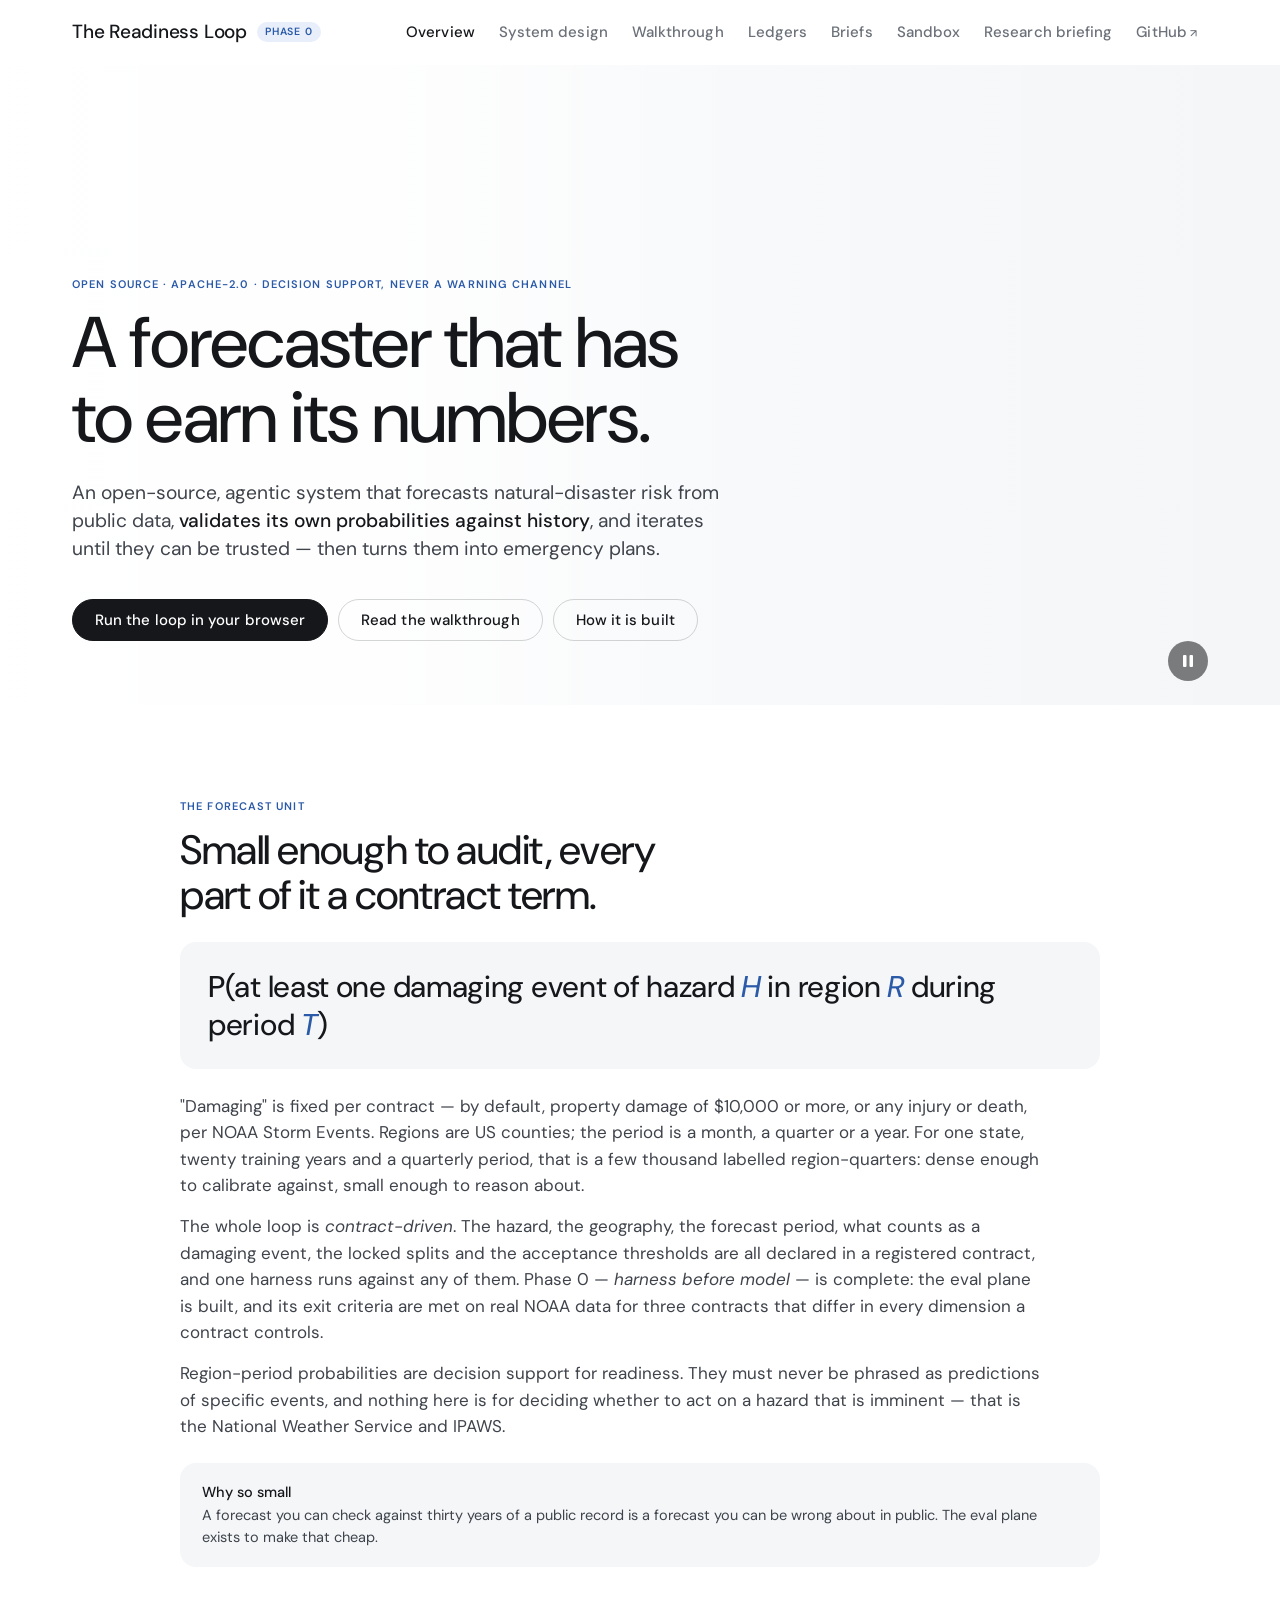
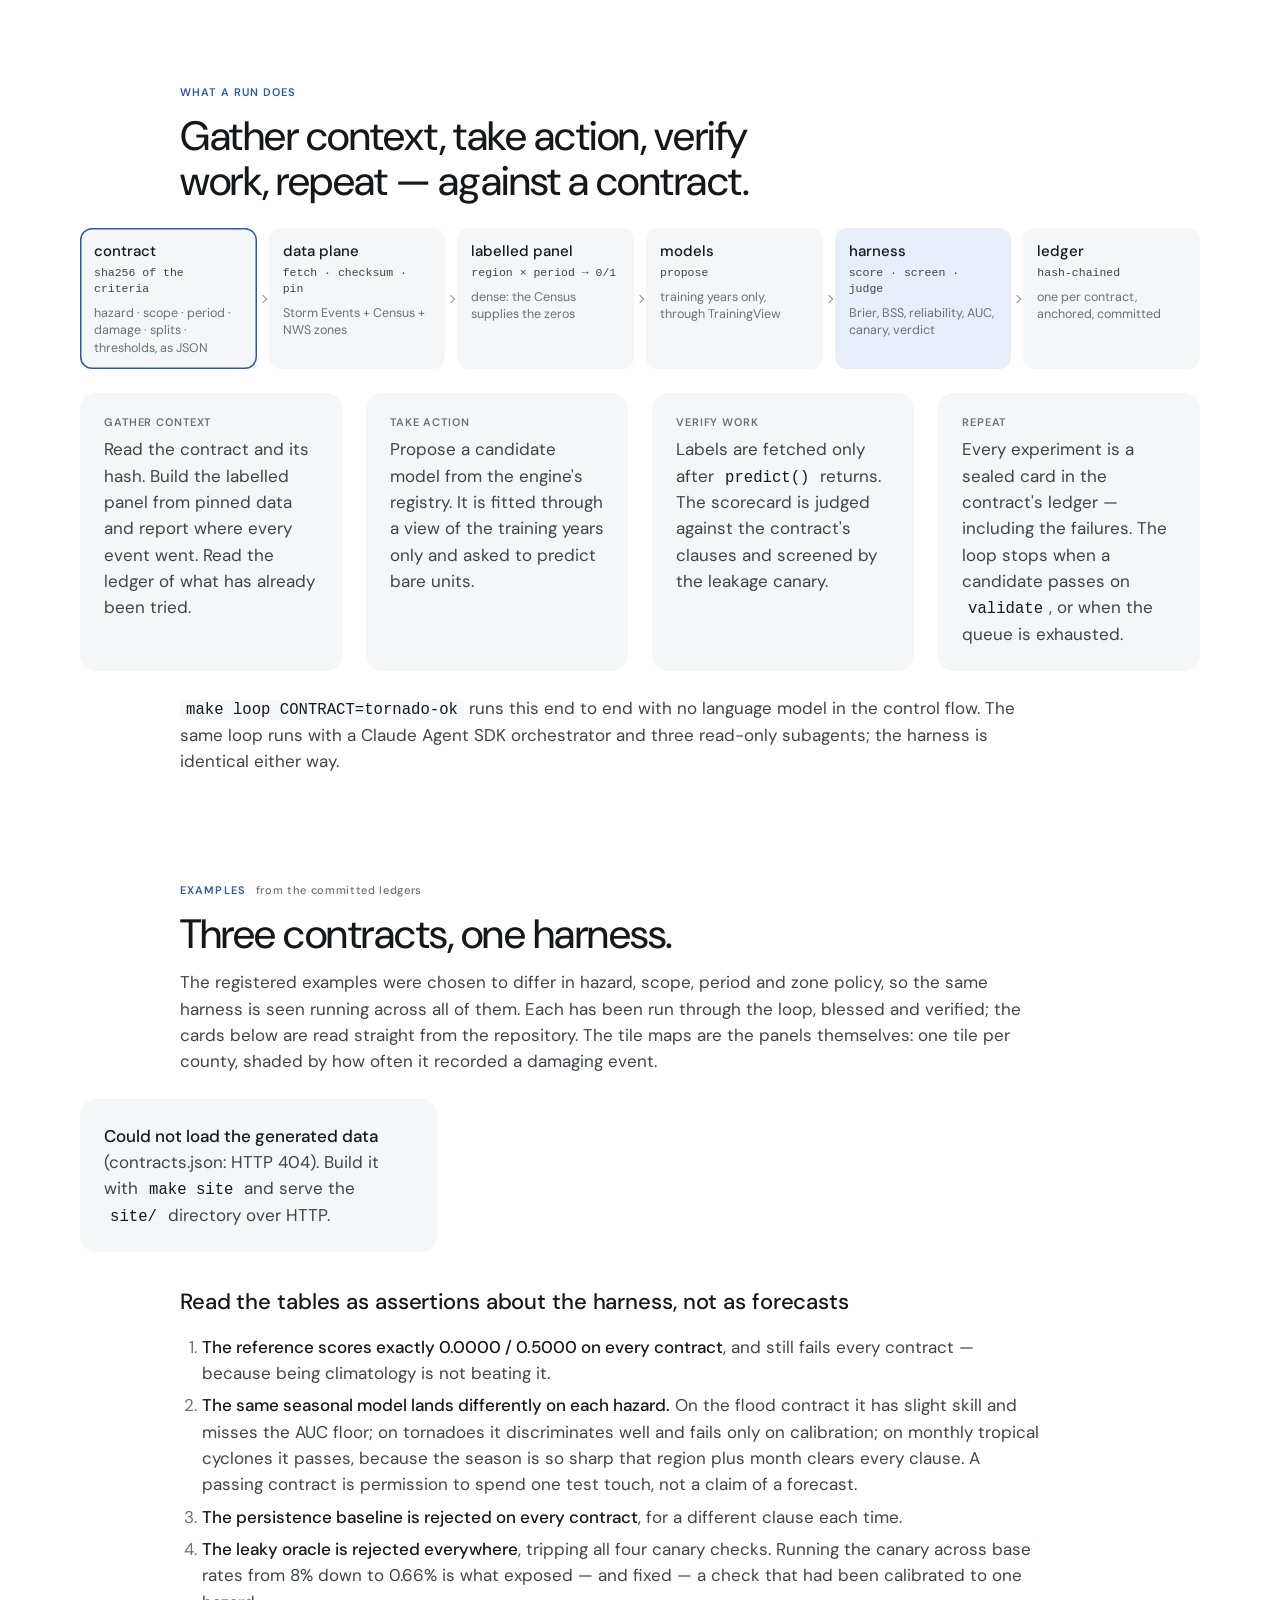
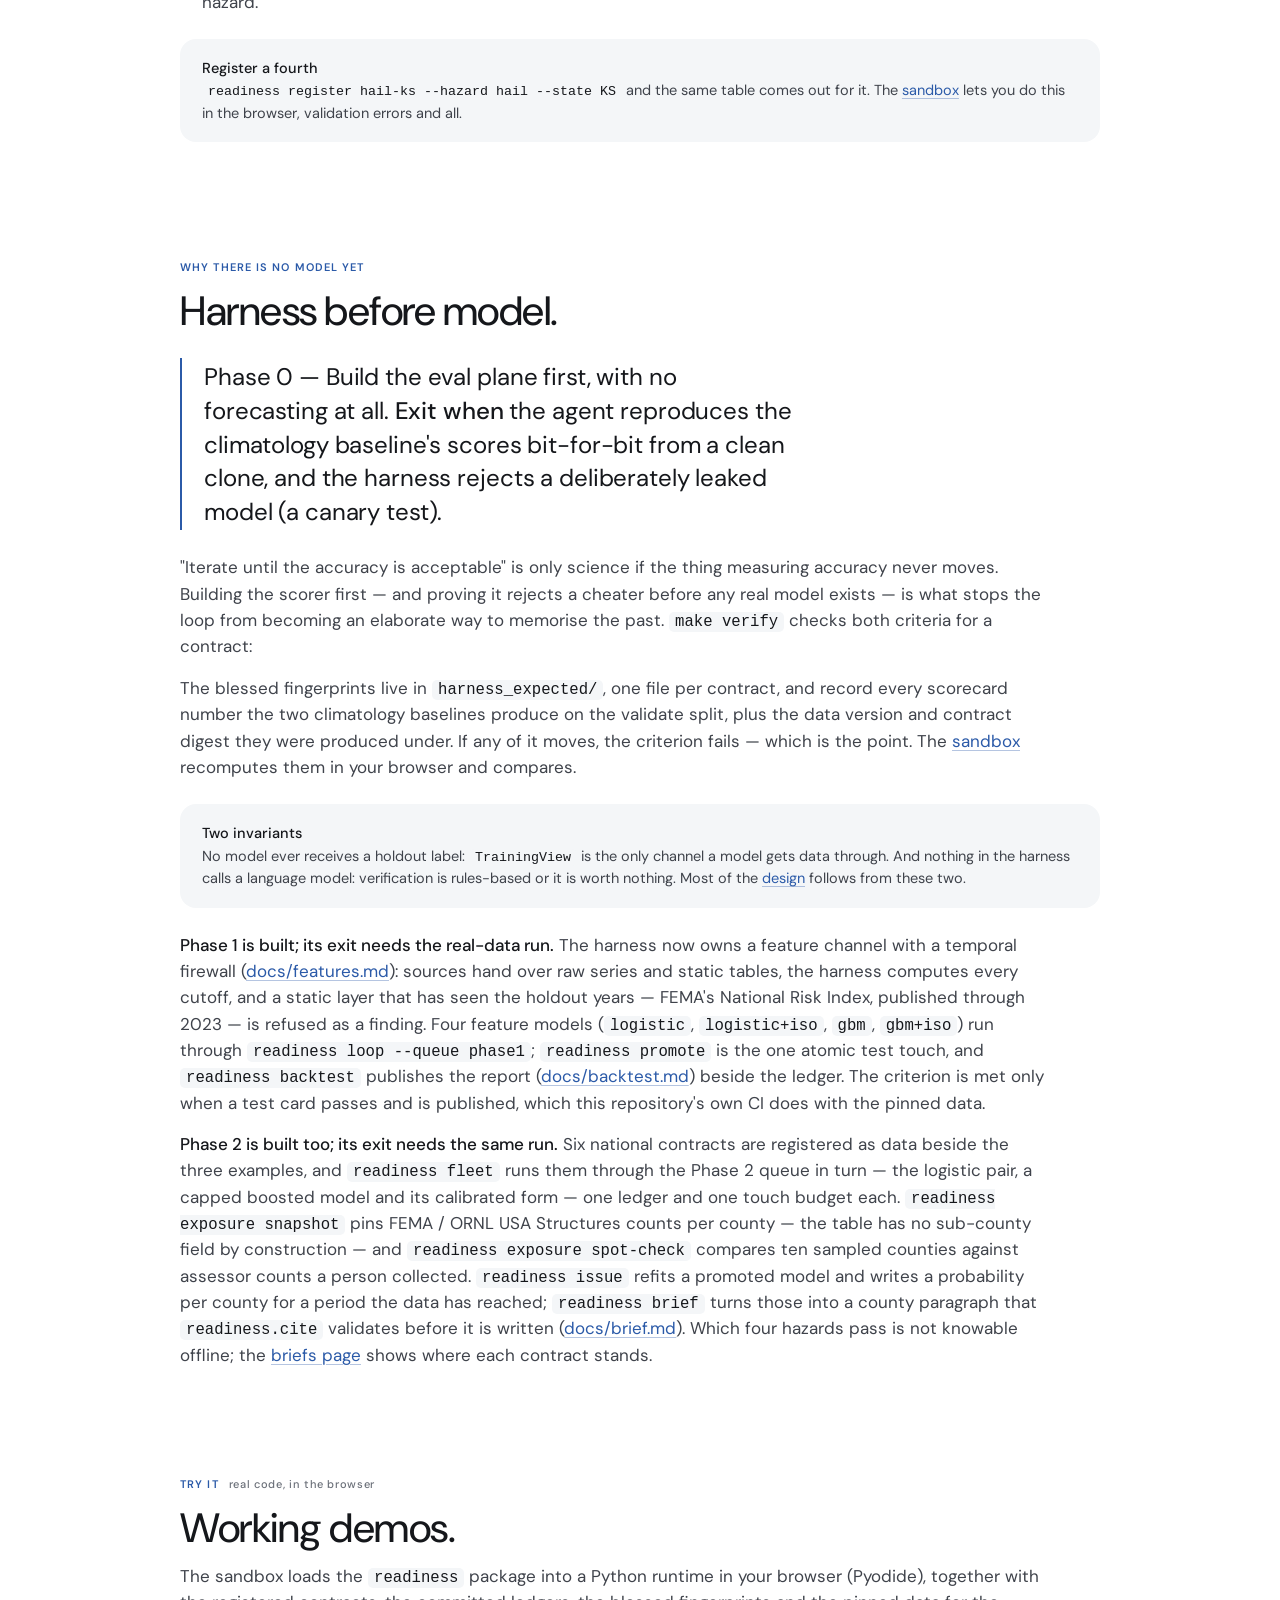
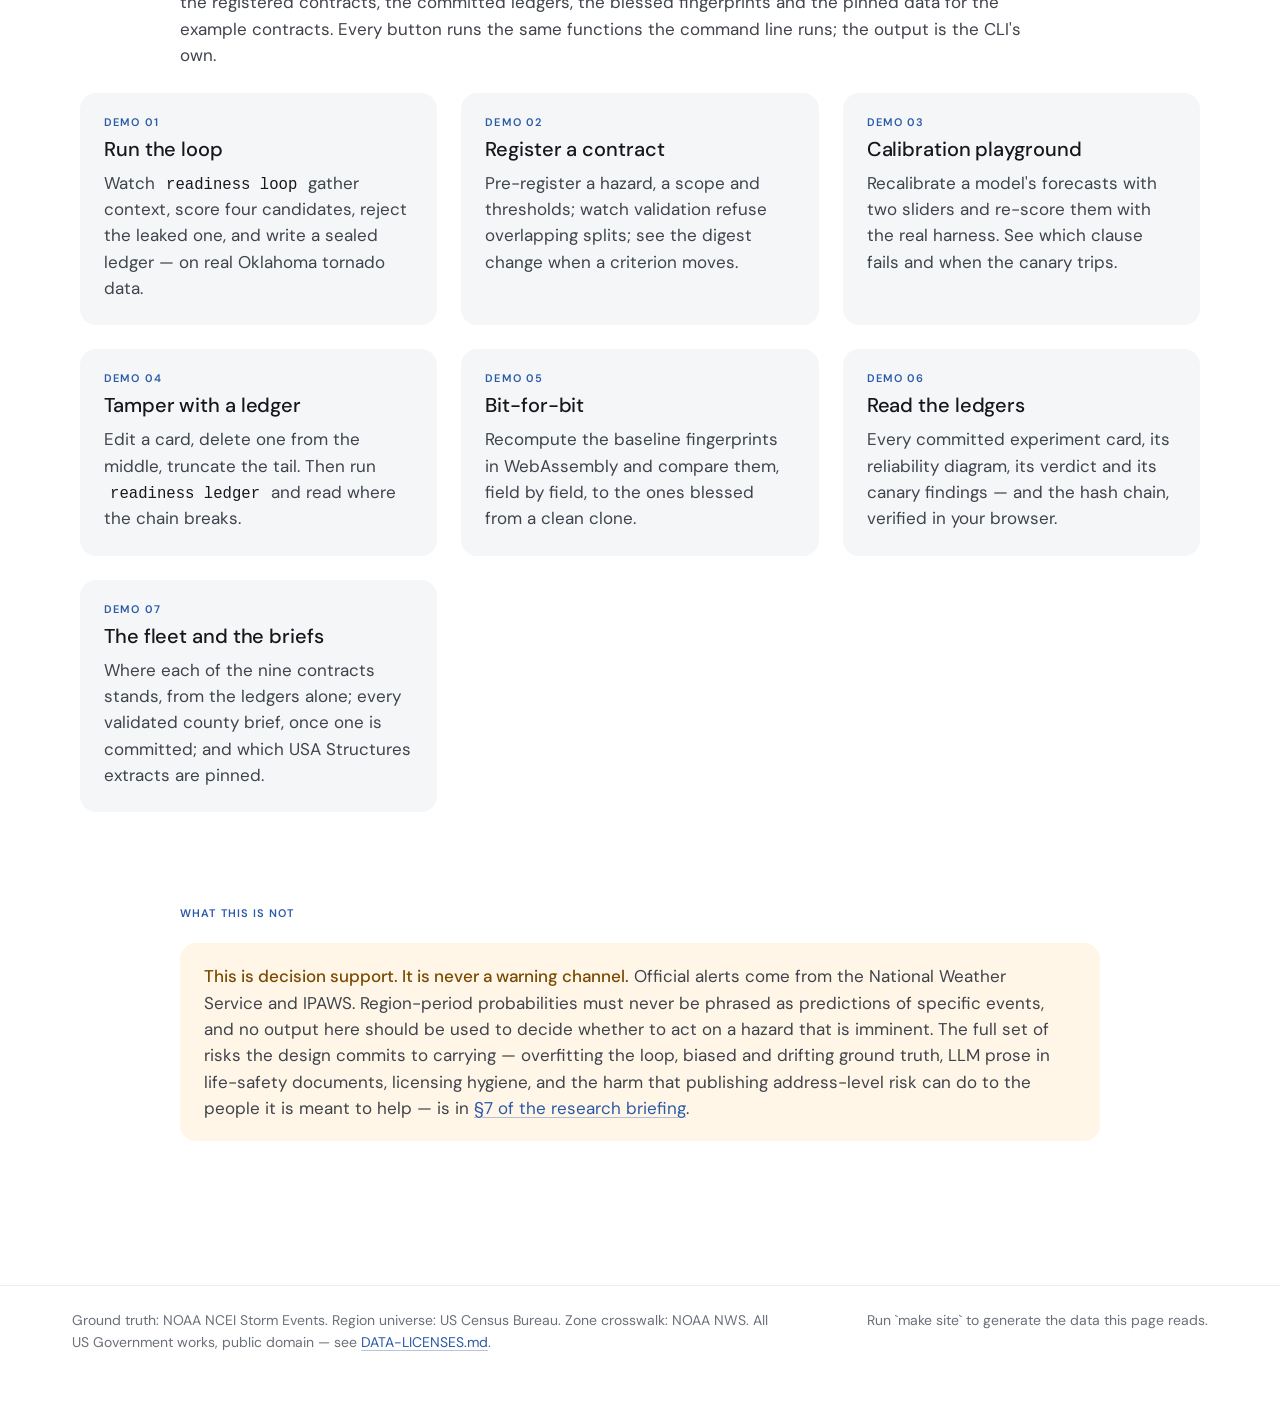
==== commit 9d69fd1a: "Phase 2 review fixes: paging, issuance bounds, brief provenance, value-checked citations, fleet repo" ====
--- a/site/index.html
+++ b/site/index.html
@@ -118,7 +118,6 @@
   </div>
   <p><strong>Phase 1 is built; its exit needs the real-data run.</strong> The harness now owns a feature channel with a temporal firewall (<a href="https://github.com/jacquelineadean/disaster-risk-forecasting-readiness-loop/blob/main/docs/features.md">docs/features.md</a>): sources hand over raw series and static tables, the harness computes every cutoff, and a static layer that has seen the holdout years — FEMA's National Risk Index, published through 2023 — is refused as a finding. Four feature models (<code>logistic</code>, <code>logistic+iso</code>, <code>gbm</code>, <code>gbm+iso</code>) run through <code>readiness loop --queue phase1</code>; <code>readiness promote</code> is the one atomic test touch, and <code>readiness backtest</code> publishes the report (<a href="https://github.com/jacquelineadean/disaster-risk-forecasting-readiness-loop/blob/main/docs/backtest.md">docs/backtest.md</a>) beside the ledger. The criterion is met only when a test card passes and is published, which this repository's own CI does with the pinned data.</p>
   <p><strong>Phase 2 is built too; its exit needs the same run.</strong> Six national contracts are registered as data beside the three examples, and <code>readiness fleet</code> runs them through the Phase 2 queue in turn — the logistic pair, a capped boosted model and its calibrated form — one ledger and one touch budget each. <code>readiness exposure snapshot</code> pins FEMA / ORNL USA Structures counts per county — the table has no sub-county field by construction — and <code>readiness exposure spot-check</code> compares ten sampled counties against assessor counts a person collected. <code>readiness issue</code> refits a promoted model and writes a probability per county for a period the data has reached; <code>readiness brief</code> turns those into a county paragraph that <code>readiness.cite</code> validates before it is written (<a href="https://github.com/jacquelineadean/disaster-risk-forecasting-readiness-loop/blob/main/docs/brief.md">docs/brief.md</a>). Which four hazards pass is not knowable offline; the <a href="briefs.html">briefs page</a> shows where each contract stands.</p>
-  <p><strong>Phase 3 is built too; its exit needs real reviews.</strong> <code>readiness gap-report</code> stress-tests one facility's plan against a hazard-agnostic scenario, the facility's own record — no address or coordinate field exists; design intensity comes from the planner's own elevation certificate, cited — and the county's issued risk, answering each question <code>answered</code>, <code>unanswered</code>, <code>failed</code> or <code>cannot_run</code> and fail-closed when the design intensity is missing. It is validated by the same citation rules and rendered blind for review; <code>readiness review record</code> binds a practising emergency manager's rating to the sha256 of the blinded report they read. Real facility files and reports never enter git (<a href="https://github.com/jacquelineadean/disaster-risk-forecasting-readiness-loop/blob/main/docs/plans.md">docs/plans.md</a>).</p>
 </div></section>
 
 <section class="section" id="demos"><div class="col">
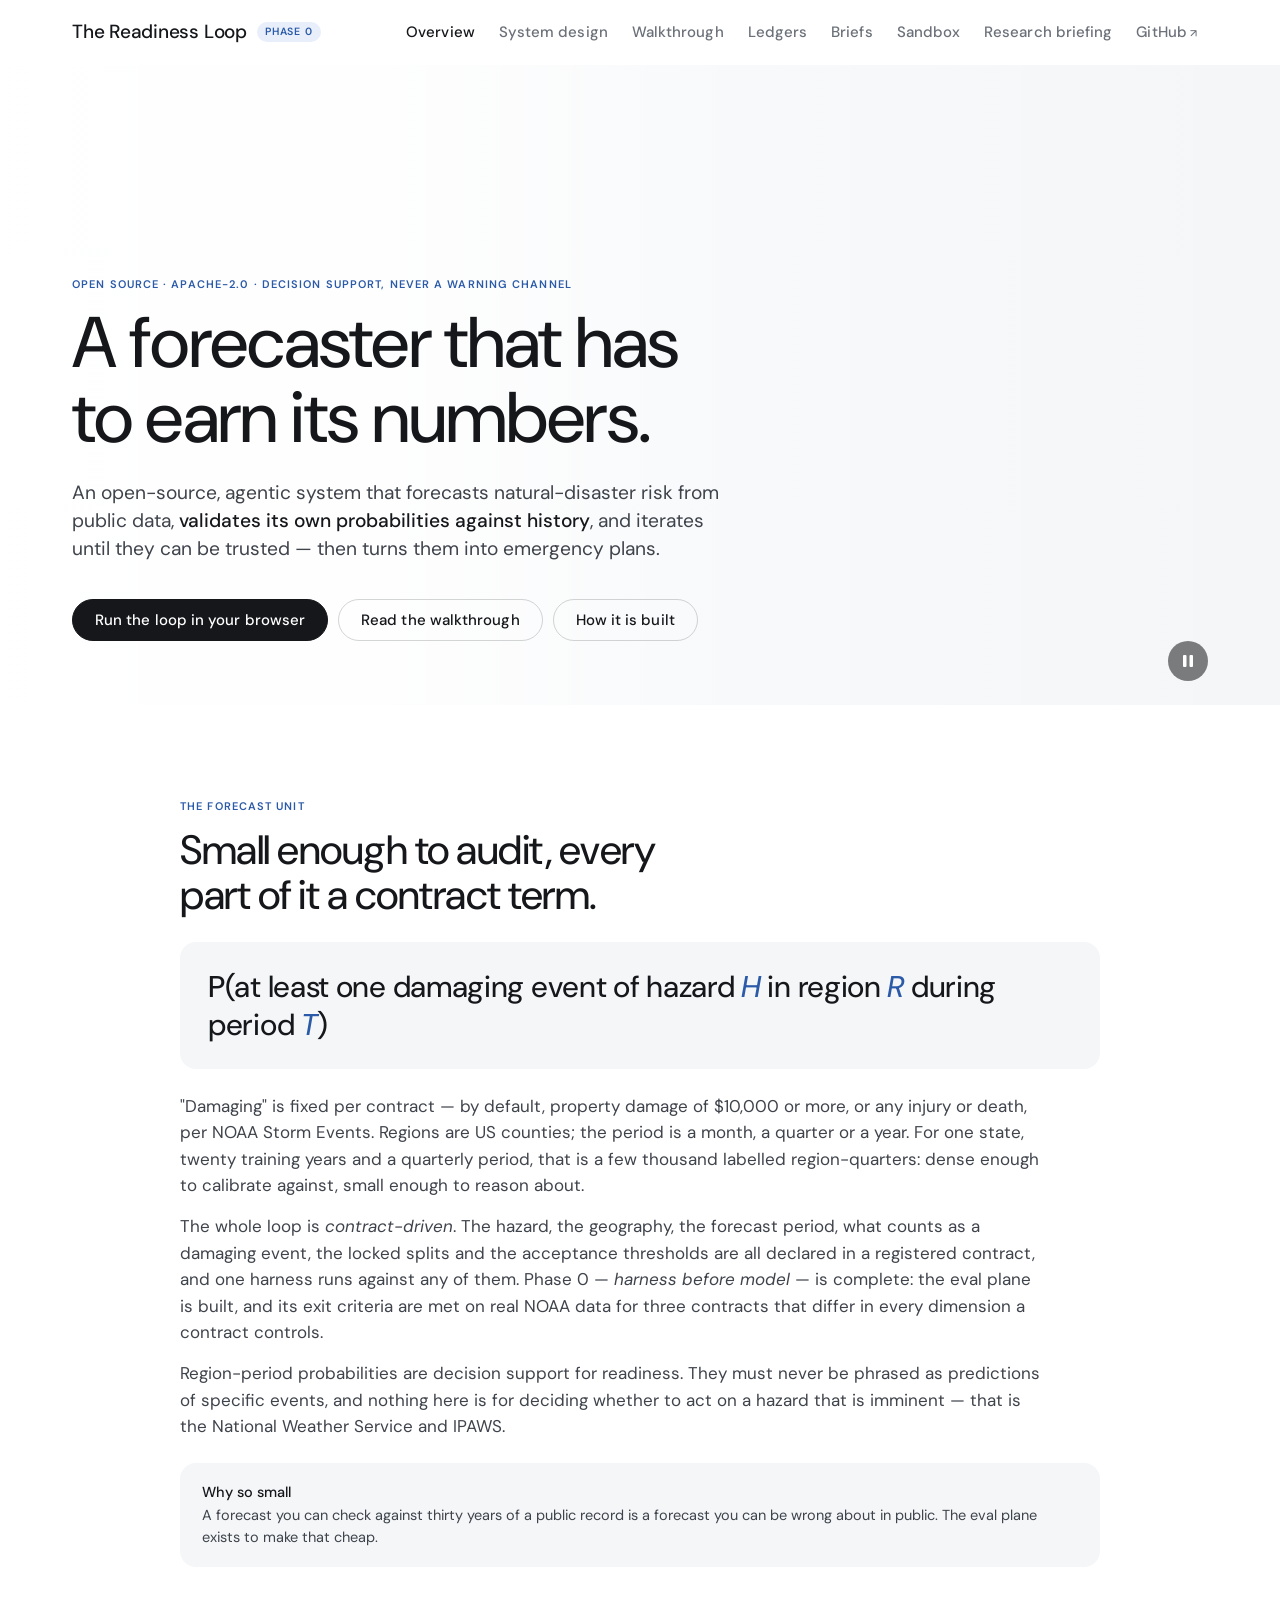
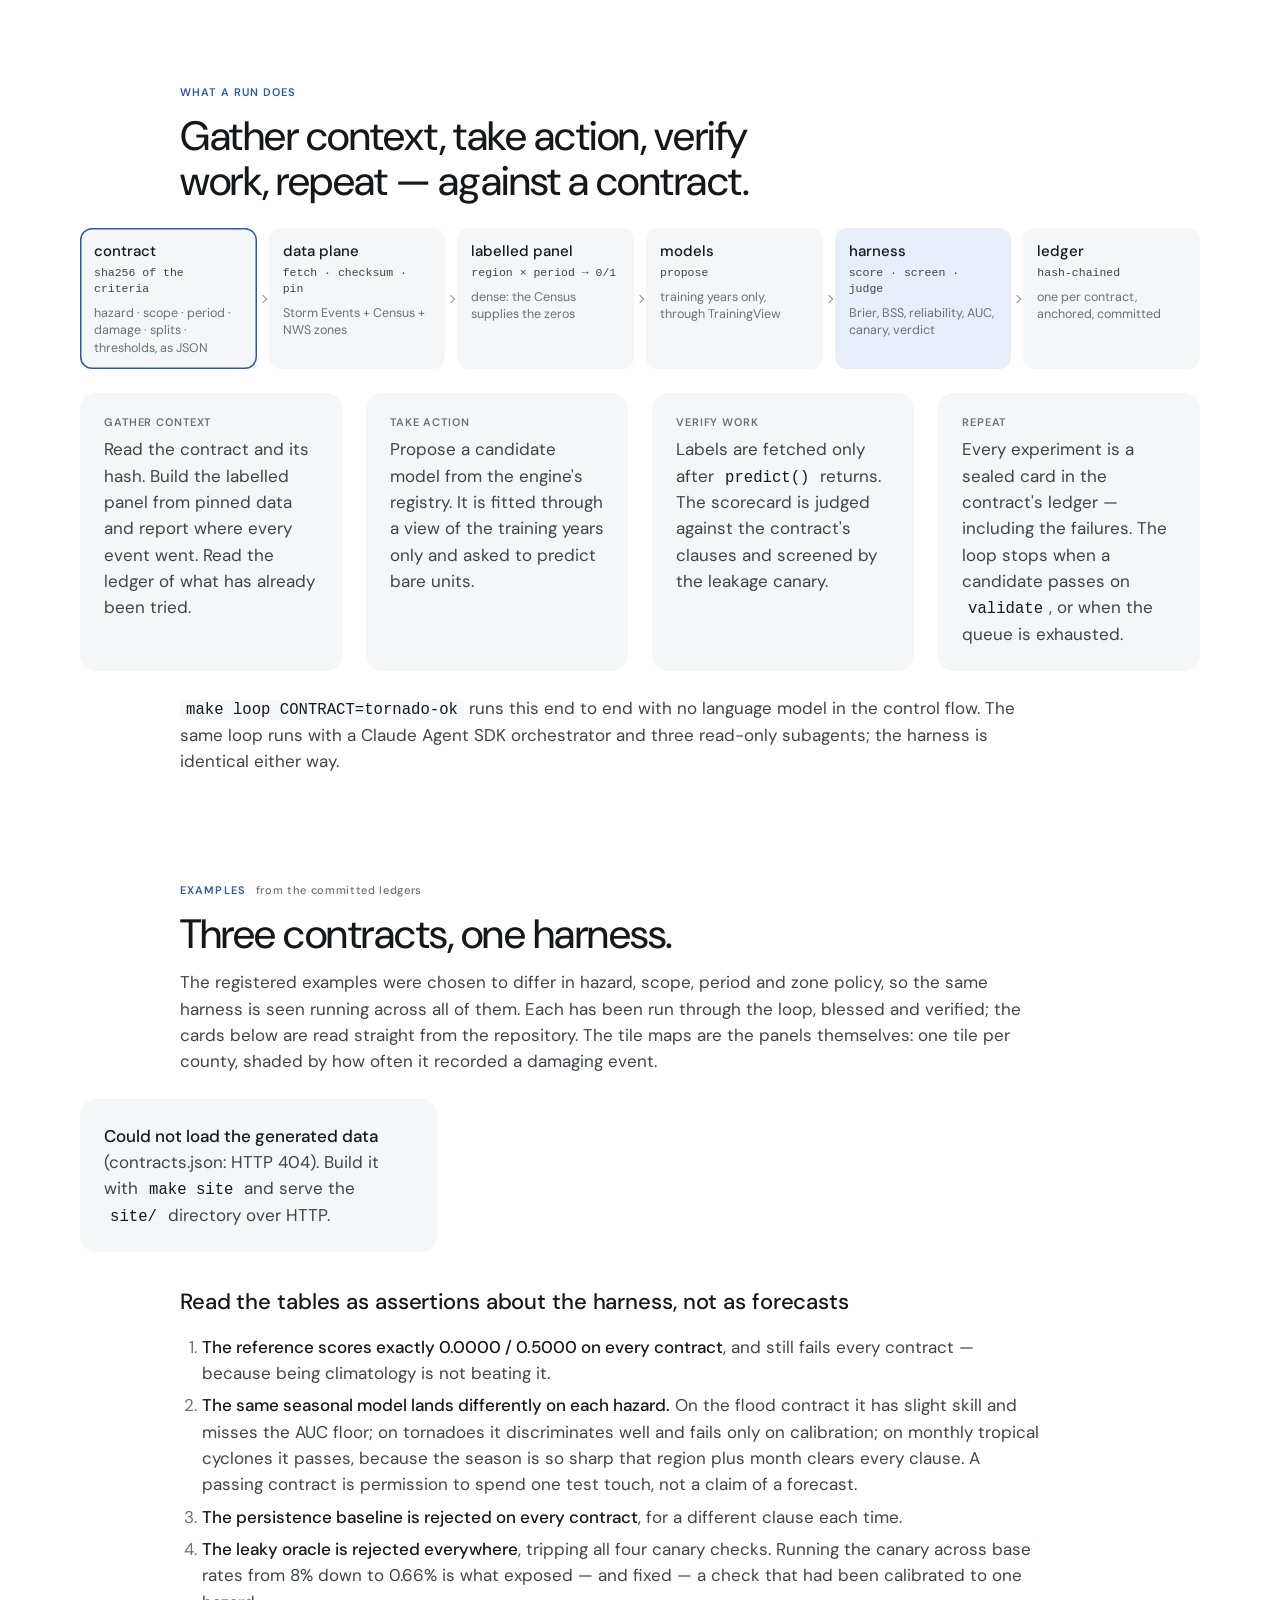
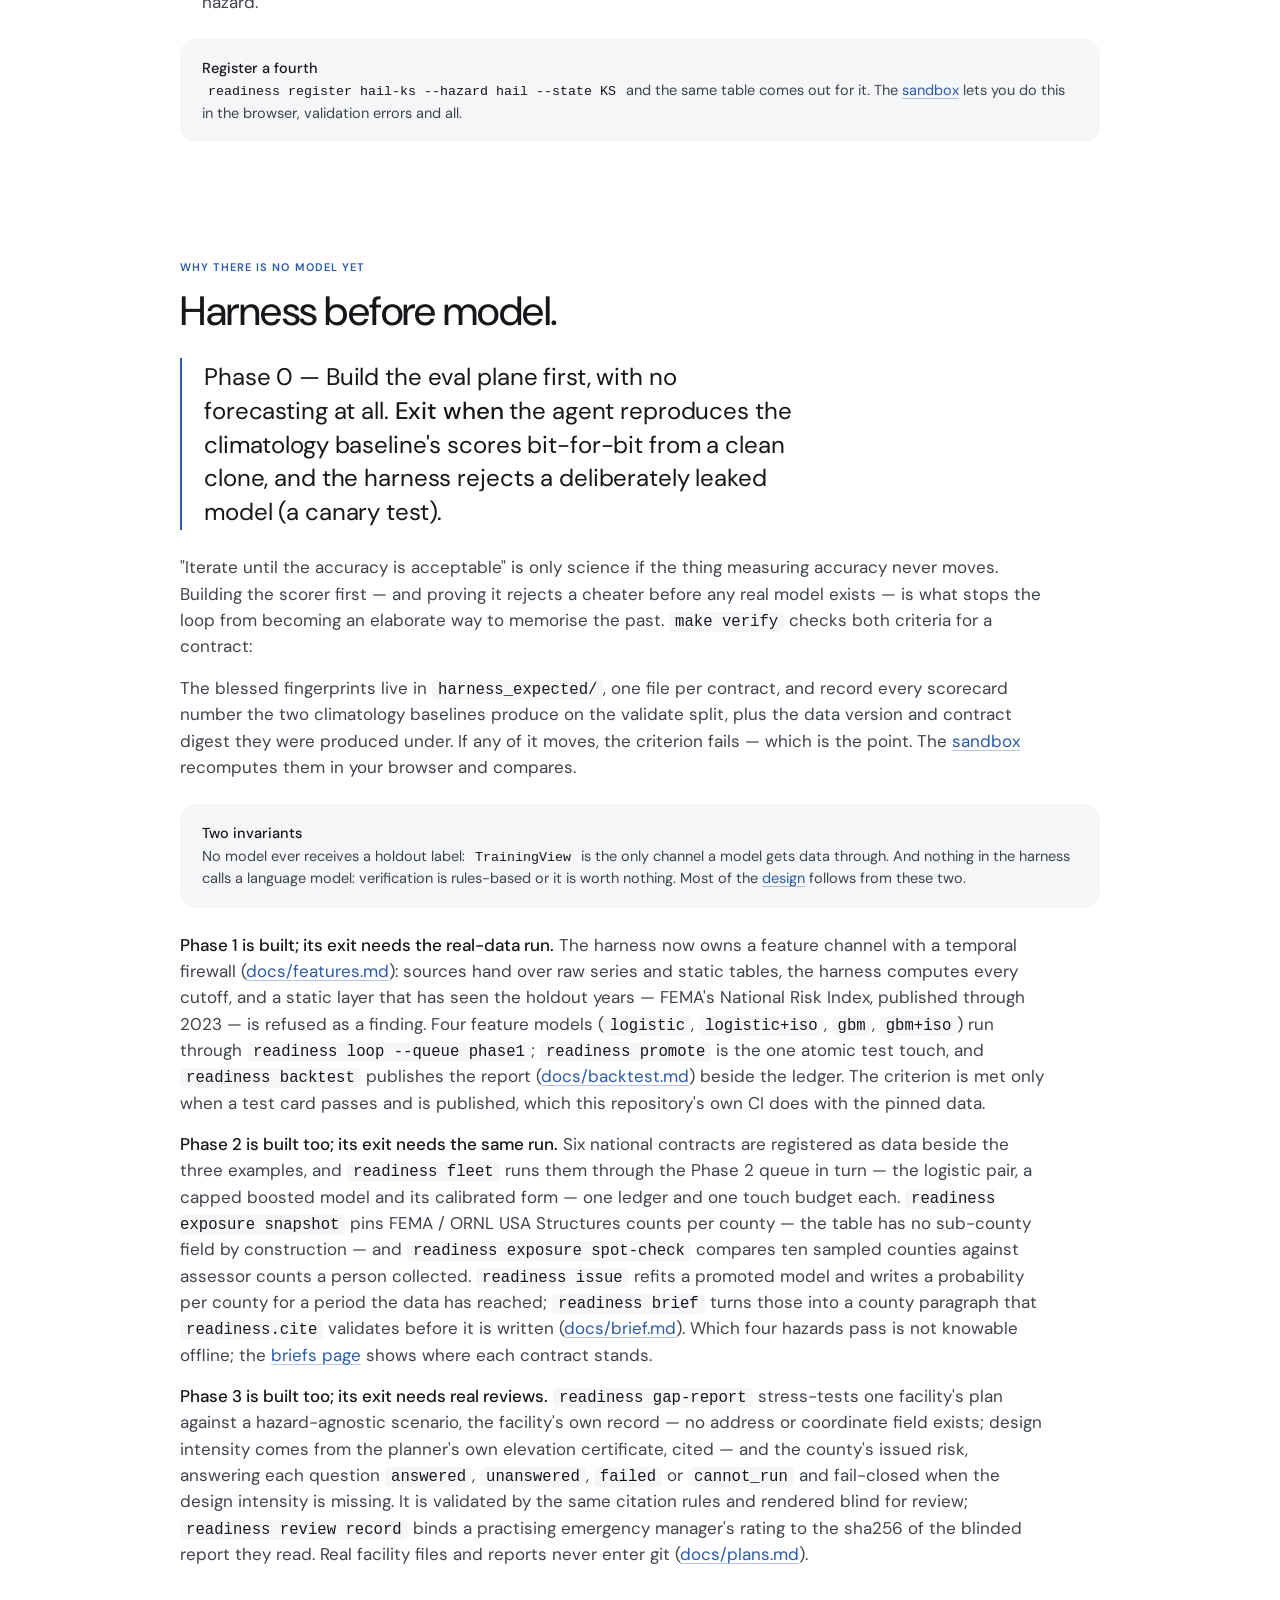
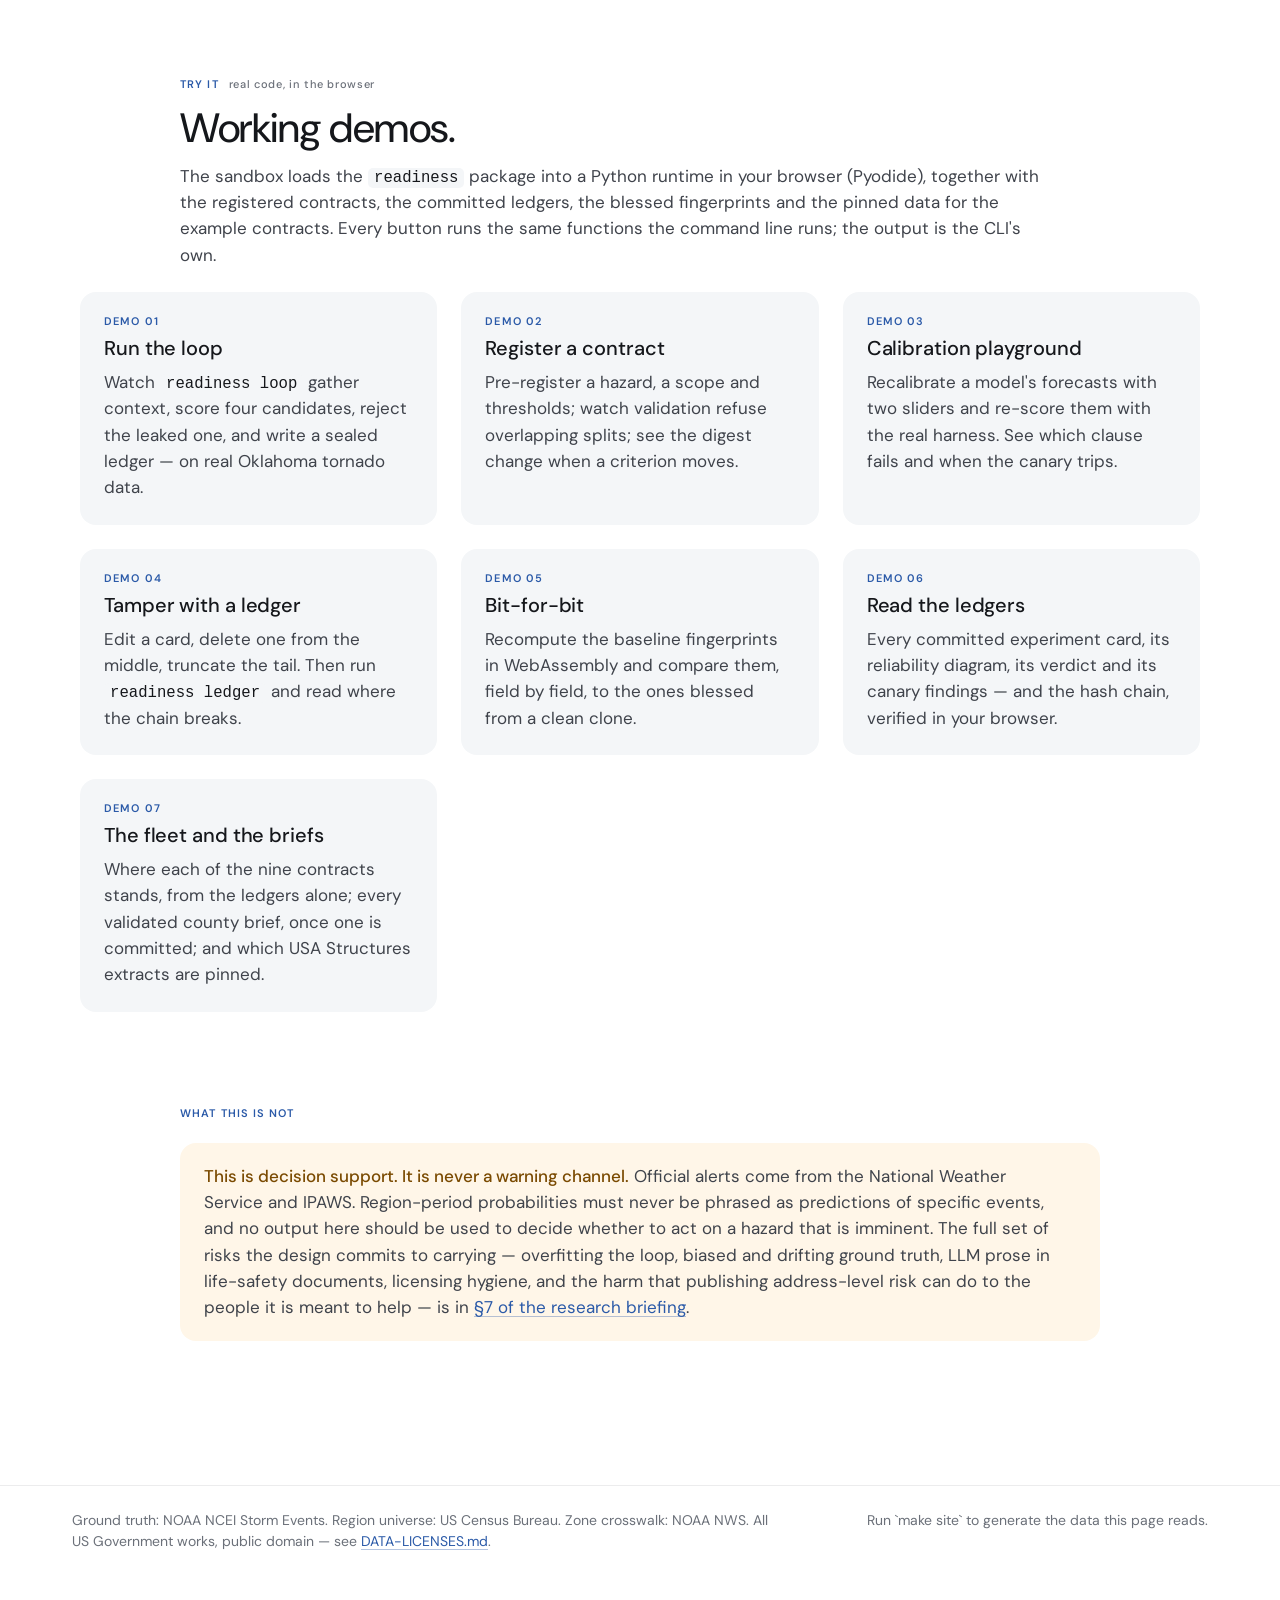
==== commit eb17d254: "Merge c374f3ca2972674837fc922ba827a491c3ea5783 into 17a09e8d97a495c7a7b673f4a081aa8964c06786" ====
--- a/site/index.html
+++ b/site/index.html
@@ -118,6 +118,7 @@
   </div>
   <p><strong>Phase 1 is built; its exit needs the real-data run.</strong> The harness now owns a feature channel with a temporal firewall (<a href="https://github.com/jacquelineadean/disaster-risk-forecasting-readiness-loop/blob/main/docs/features.md">docs/features.md</a>): sources hand over raw series and static tables, the harness computes every cutoff, and a static layer that has seen the holdout years — FEMA's National Risk Index, published through 2023 — is refused as a finding. Four feature models (<code>logistic</code>, <code>logistic+iso</code>, <code>gbm</code>, <code>gbm+iso</code>) run through <code>readiness loop --queue phase1</code>; <code>readiness promote</code> is the one atomic test touch, and <code>readiness backtest</code> publishes the report (<a href="https://github.com/jacquelineadean/disaster-risk-forecasting-readiness-loop/blob/main/docs/backtest.md">docs/backtest.md</a>) beside the ledger. The criterion is met only when a test card passes and is published, which this repository's own CI does with the pinned data.</p>
   <p><strong>Phase 2 is built too; its exit needs the same run.</strong> Six national contracts are registered as data beside the three examples, and <code>readiness fleet</code> runs them through the Phase 2 queue in turn — the logistic pair, a capped boosted model and its calibrated form — one ledger and one touch budget each. <code>readiness exposure snapshot</code> pins FEMA / ORNL USA Structures counts per county — the table has no sub-county field by construction — and <code>readiness exposure spot-check</code> compares ten sampled counties against assessor counts a person collected. <code>readiness issue</code> refits a promoted model and writes a probability per county for a period the data has reached; <code>readiness brief</code> turns those into a county paragraph that <code>readiness.cite</code> validates before it is written (<a href="https://github.com/jacquelineadean/disaster-risk-forecasting-readiness-loop/blob/main/docs/brief.md">docs/brief.md</a>). Which four hazards pass is not knowable offline; the <a href="briefs.html">briefs page</a> shows where each contract stands.</p>
+  <p><strong>Phase 3 is built too; its exit needs real reviews.</strong> <code>readiness gap-report</code> stress-tests one facility's plan against a hazard-agnostic scenario, the facility's own record — no address or coordinate field exists; design intensity comes from the planner's own elevation certificate, cited — and the county's issued risk, answering each question <code>answered</code>, <code>unanswered</code>, <code>failed</code> or <code>cannot_run</code> and fail-closed when the design intensity is missing. It is validated by the same citation rules and rendered blind for review; <code>readiness review record</code> binds a practising emergency manager's rating to the sha256 of the blinded report they read. Real facility files and reports never enter git (<a href="https://github.com/jacquelineadean/disaster-risk-forecasting-readiness-loop/blob/main/docs/plans.md">docs/plans.md</a>).</p>
 </div></section>
 
 <section class="section" id="demos"><div class="col">
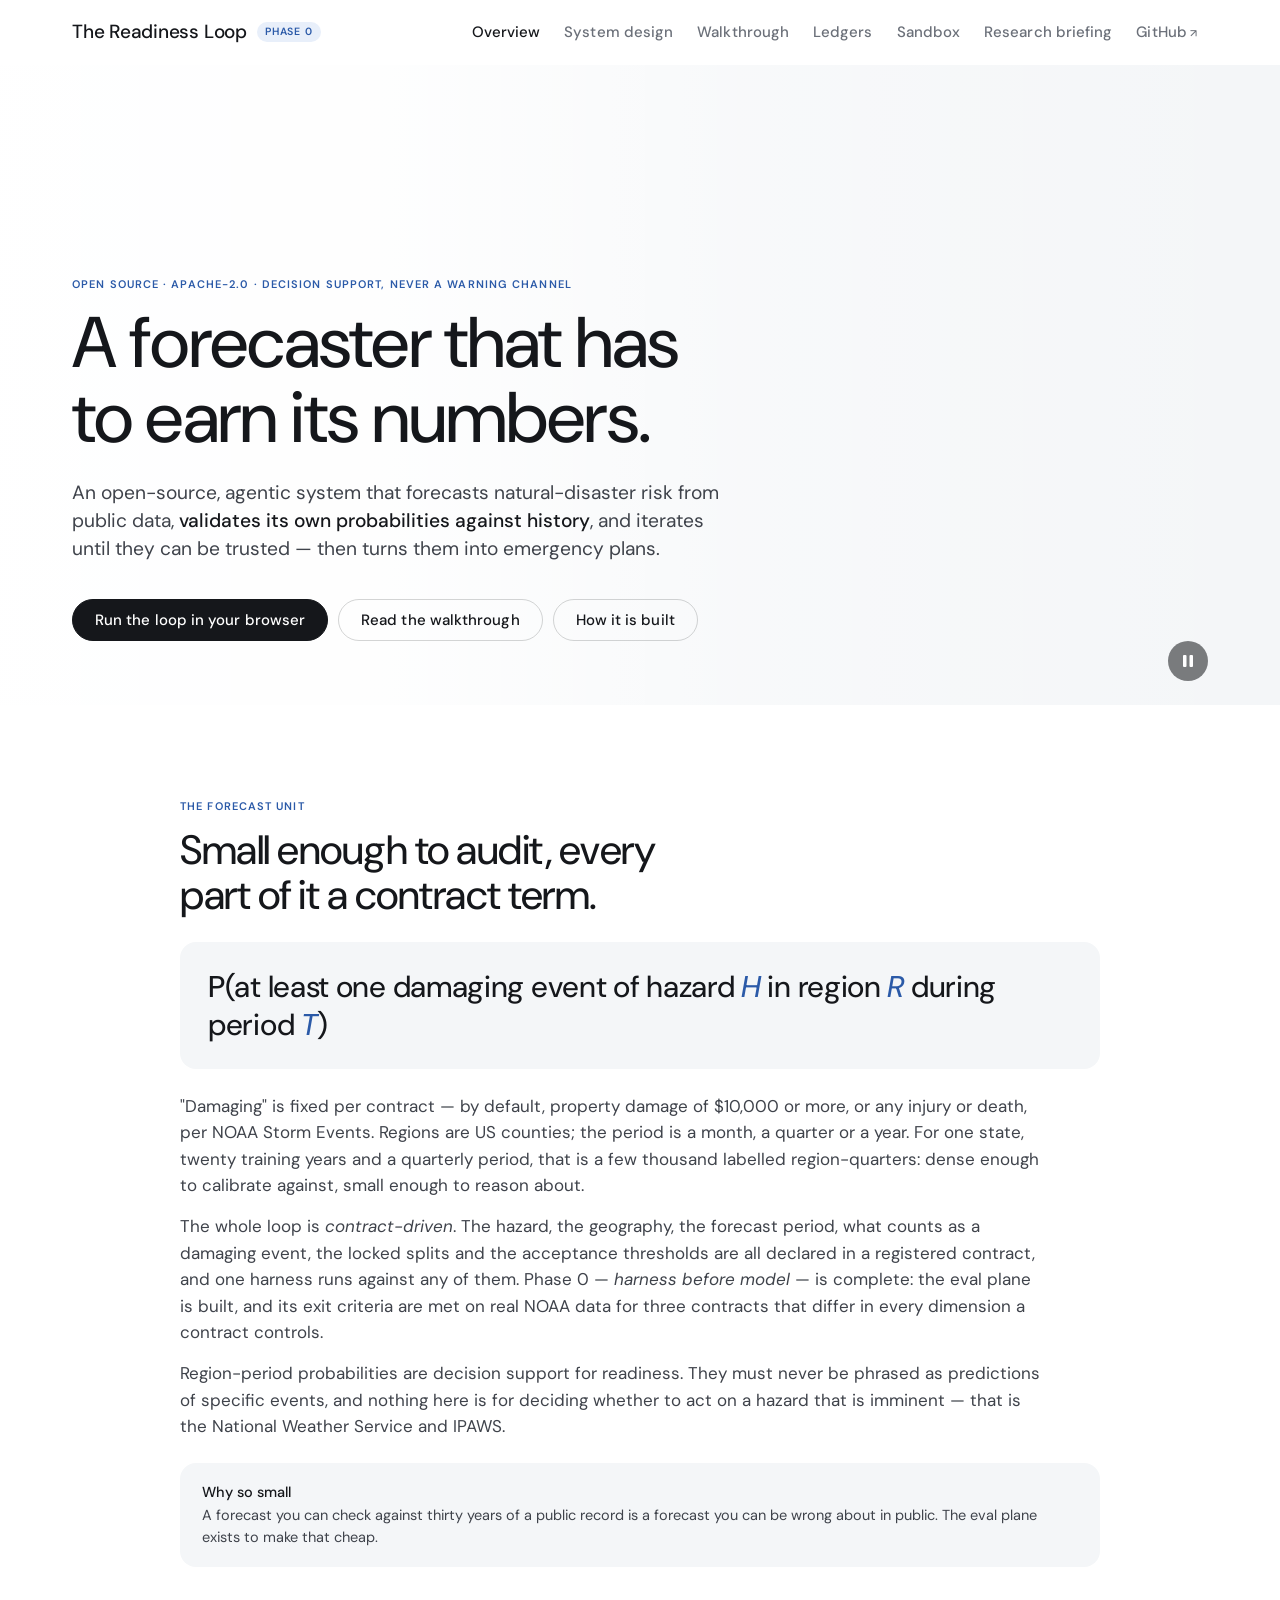
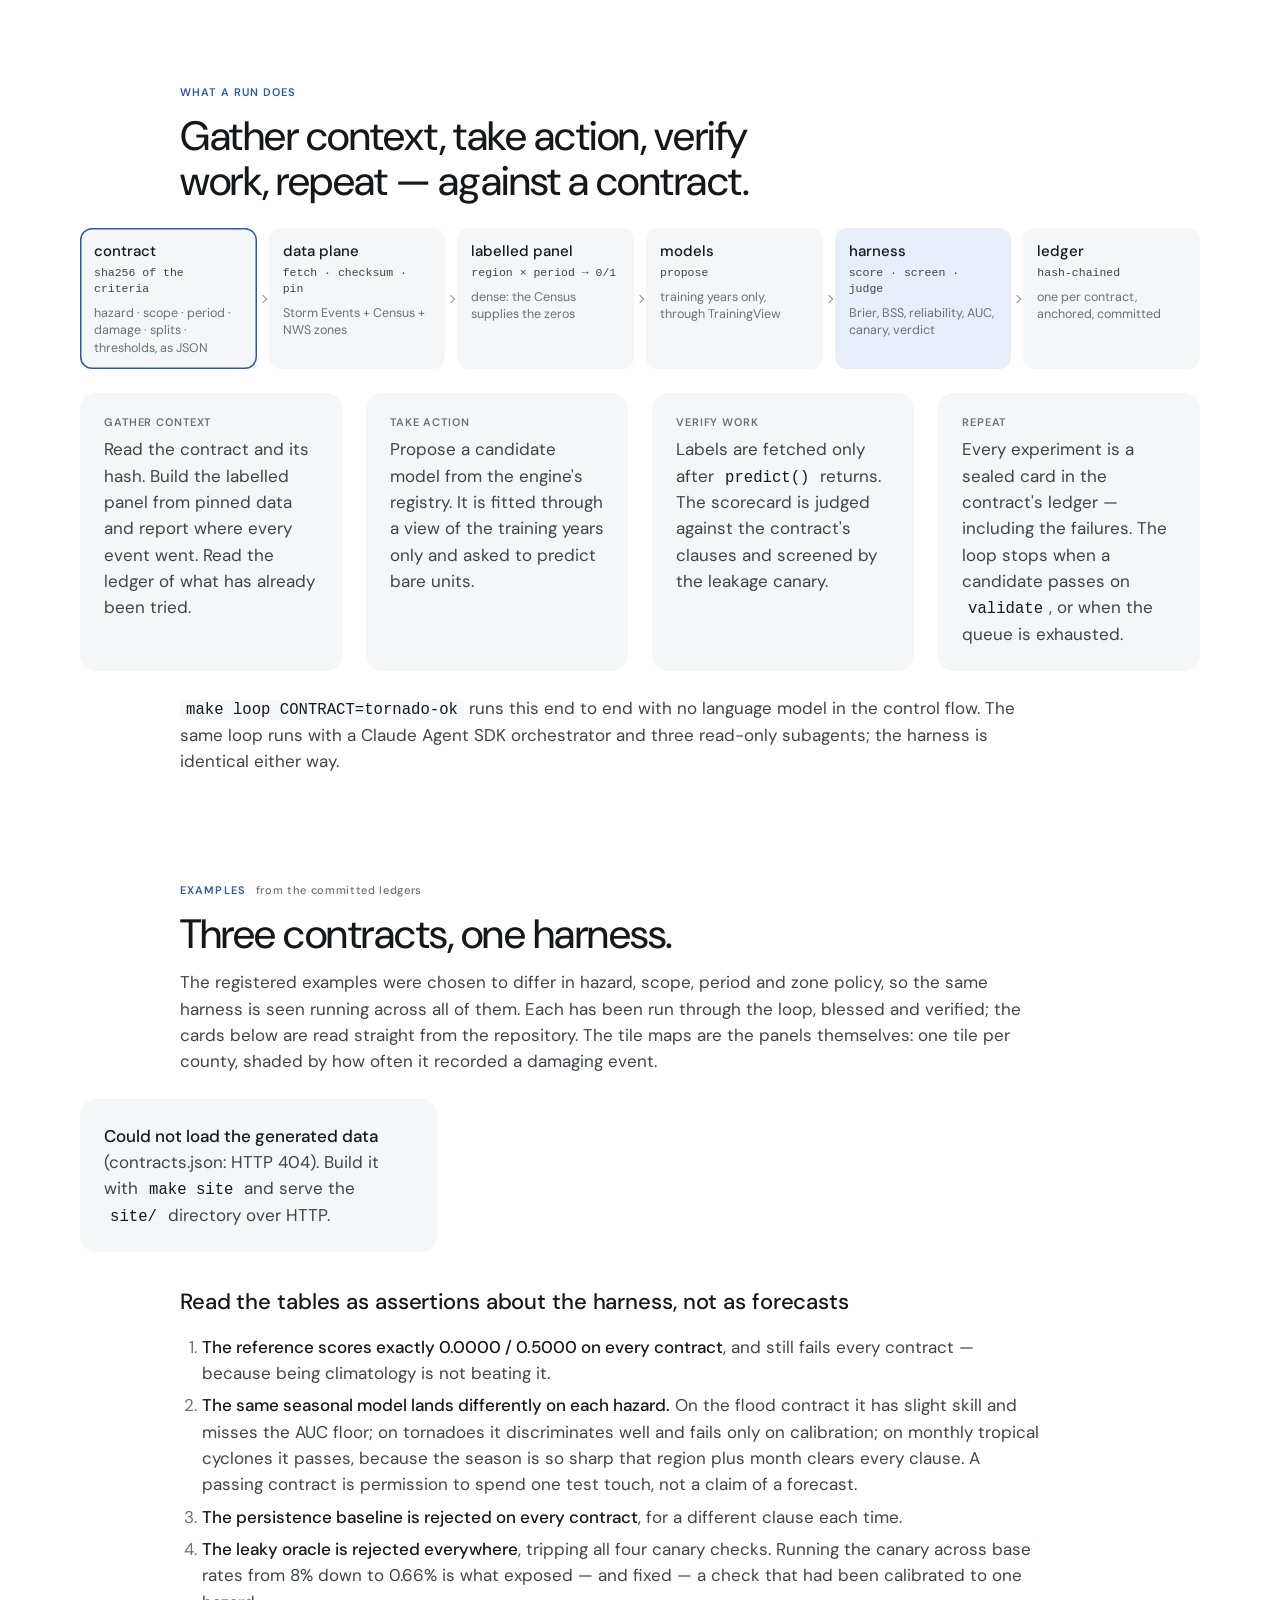
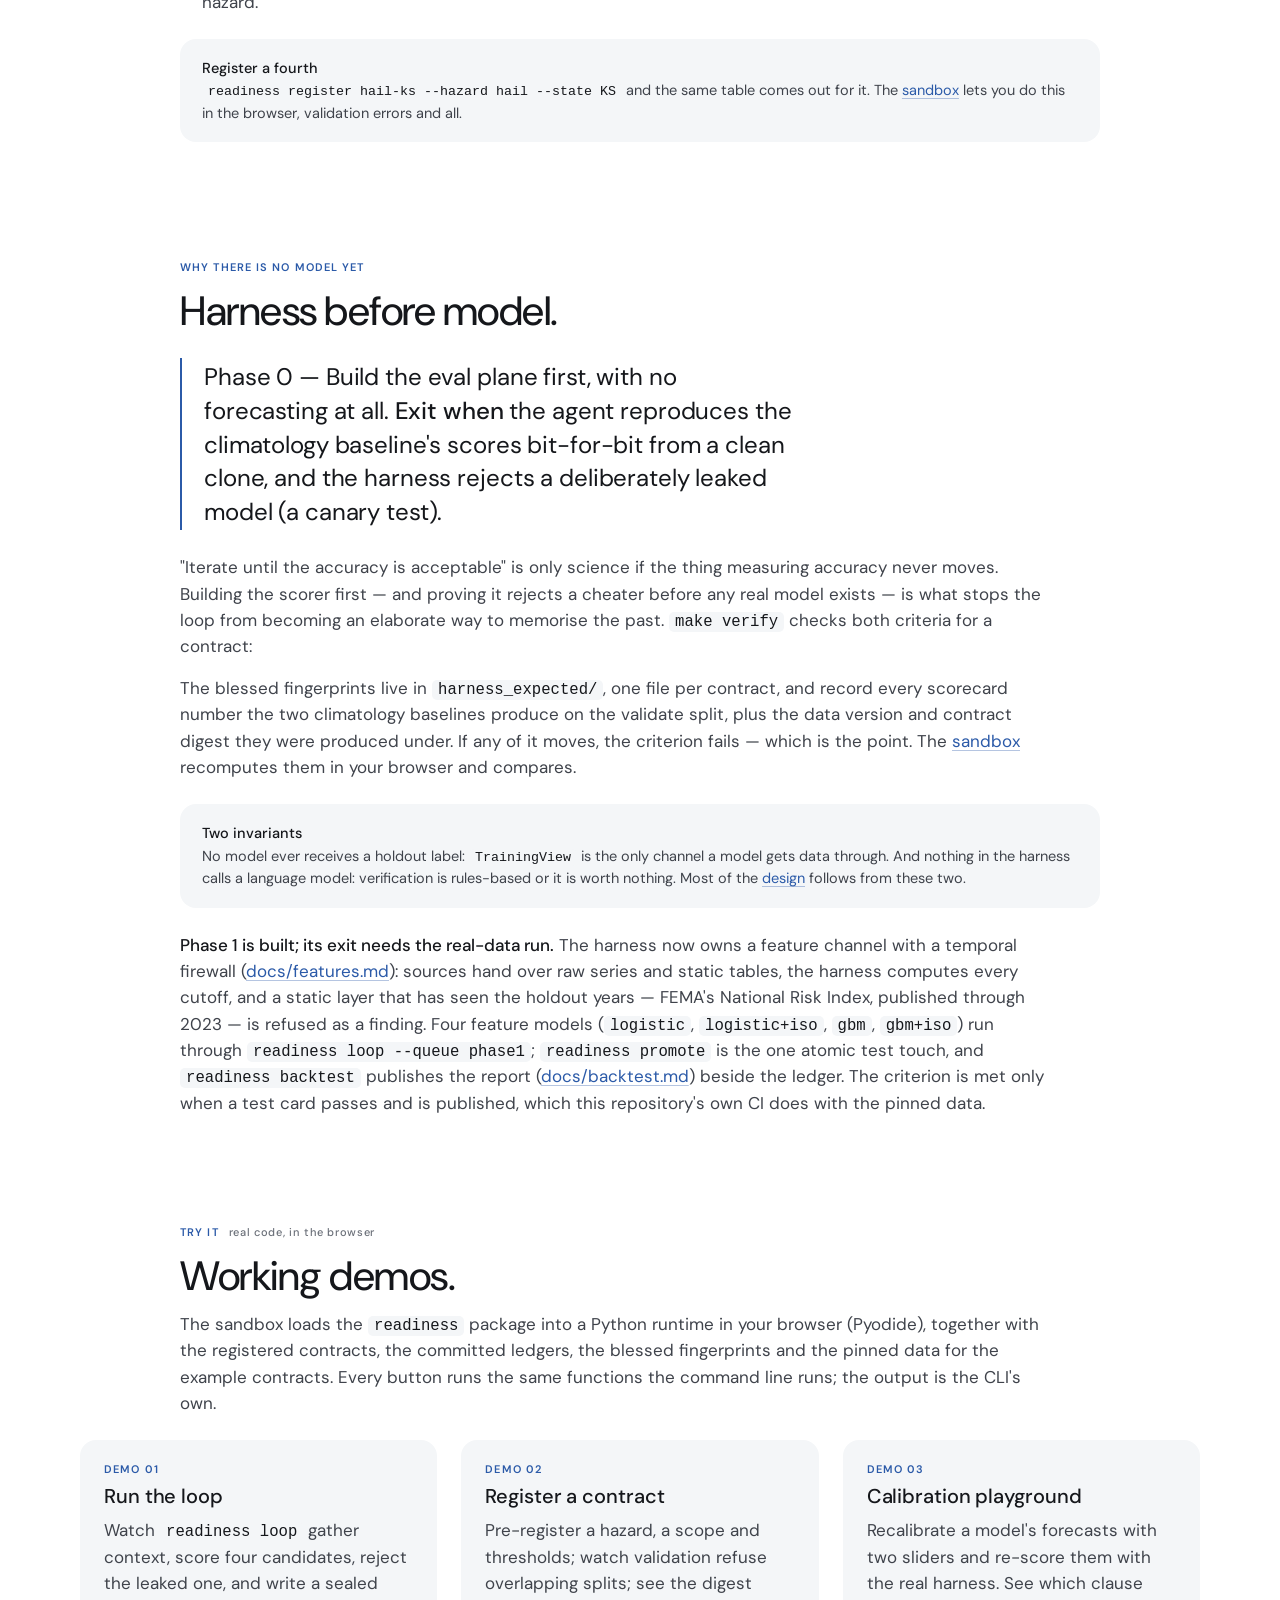
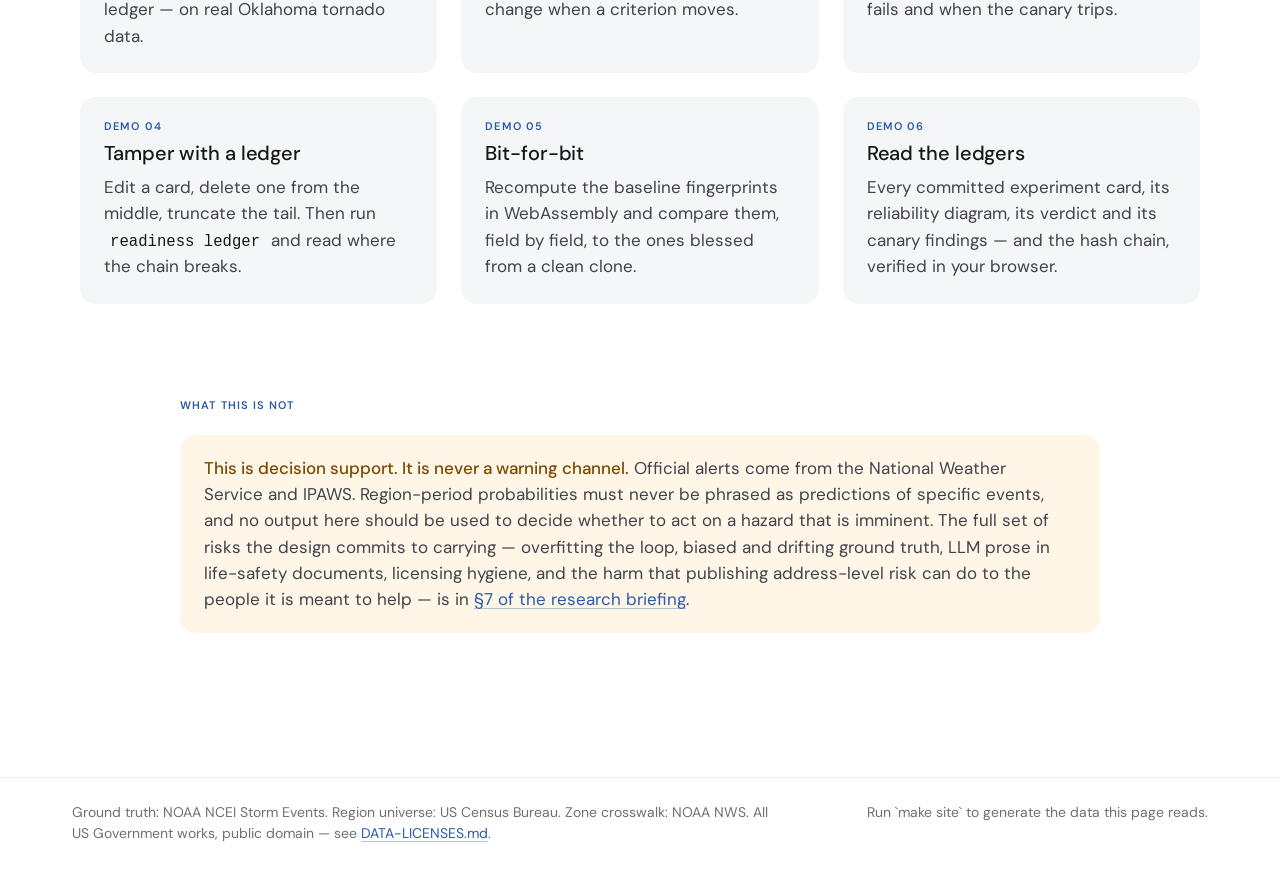
==== commit f9de1180: "Merge pull request #11 from jacquelineadean/claude/affectionate-lovelace-bnu9tz" ====
--- a/site/index.html
+++ b/site/index.html
@@ -23,7 +23,6 @@
       <a data-page="design" href="design.html">System design</a>
       <a data-page="walkthrough" href="walkthrough.html">Walkthrough</a>
       <a data-page="ledgers" href="ledgers.html">Ledgers</a>
-      <a data-page="briefs" href="briefs.html">Briefs</a>
       <a data-page="playground" href="playground.html">Sandbox</a>
       <a data-report href="generated/report/index.html">Research briefing</a>
       <a class="ext" href="https://github.com/jacquelineadean/disaster-risk-forecasting-readiness-loop">GitHub</a>
@@ -117,8 +116,6 @@
     <aside class="aside"><strong>Two invariants</strong><br>No model ever receives a holdout label: <code>TrainingView</code> is the only channel a model gets data through. And nothing in the harness calls a language model: verification is rules-based or it is worth nothing. Most of the <a href="design.html">design</a> follows from these two.</aside>
   </div>
   <p><strong>Phase 1 is built; its exit needs the real-data run.</strong> The harness now owns a feature channel with a temporal firewall (<a href="https://github.com/jacquelineadean/disaster-risk-forecasting-readiness-loop/blob/main/docs/features.md">docs/features.md</a>): sources hand over raw series and static tables, the harness computes every cutoff, and a static layer that has seen the holdout years — FEMA's National Risk Index, published through 2023 — is refused as a finding. Four feature models (<code>logistic</code>, <code>logistic+iso</code>, <code>gbm</code>, <code>gbm+iso</code>) run through <code>readiness loop --queue phase1</code>; <code>readiness promote</code> is the one atomic test touch, and <code>readiness backtest</code> publishes the report (<a href="https://github.com/jacquelineadean/disaster-risk-forecasting-readiness-loop/blob/main/docs/backtest.md">docs/backtest.md</a>) beside the ledger. The criterion is met only when a test card passes and is published, which this repository's own CI does with the pinned data.</p>
-  <p><strong>Phase 2 is built too; its exit needs the same run.</strong> Six national contracts are registered as data beside the three examples, and <code>readiness fleet</code> runs them through the Phase 2 queue in turn — the logistic pair, a capped boosted model and its calibrated form — one ledger and one touch budget each. <code>readiness exposure snapshot</code> pins FEMA / ORNL USA Structures counts per county — the table has no sub-county field by construction — and <code>readiness exposure spot-check</code> compares ten sampled counties against assessor counts a person collected. <code>readiness issue</code> refits a promoted model and writes a probability per county for a period the data has reached; <code>readiness brief</code> turns those into a county paragraph that <code>readiness.cite</code> validates before it is written (<a href="https://github.com/jacquelineadean/disaster-risk-forecasting-readiness-loop/blob/main/docs/brief.md">docs/brief.md</a>). Which four hazards pass is not knowable offline; the <a href="briefs.html">briefs page</a> shows where each contract stands.</p>
-  <p><strong>Phase 3 is built too; its exit needs real reviews.</strong> <code>readiness gap-report</code> stress-tests one facility's plan against a hazard-agnostic scenario, the facility's own record — no address or coordinate field exists; design intensity comes from the planner's own elevation certificate, cited — and the county's issued risk, answering each question <code>answered</code>, <code>unanswered</code>, <code>failed</code> or <code>cannot_run</code> and fail-closed when the design intensity is missing. It is validated by the same citation rules and rendered blind for review; <code>readiness review record</code> binds a practising emergency manager's rating to the sha256 of the blinded report they read. Real facility files and reports never enter git (<a href="https://github.com/jacquelineadean/disaster-risk-forecasting-readiness-loop/blob/main/docs/plans.md">docs/plans.md</a>).</p>
 </div></section>
 
 <section class="section" id="demos"><div class="col">
@@ -132,7 +129,6 @@
     <a class="card" href="playground.html#demo-tamper"><p class="eyebrow">Demo 04</p><h3>Tamper with a ledger</h3><p class="mb0">Edit a card, delete one from the middle, truncate the tail. Then run <code>readiness ledger</code> and read where the chain breaks.</p></a>
     <a class="card" href="playground.html#demo-verify"><p class="eyebrow">Demo 05</p><h3>Bit-for-bit</h3><p class="mb0">Recompute the baseline fingerprints in WebAssembly and compare them, field by field, to the ones blessed from a clean clone.</p></a>
     <a class="card" href="ledgers.html"><p class="eyebrow">Demo 06</p><h3>Read the ledgers</h3><p class="mb0">Every committed experiment card, its reliability diagram, its verdict and its canary findings — and the hash chain, verified in your browser.</p></a>
-    <a class="card" href="briefs.html"><p class="eyebrow">Demo 07</p><h3>The fleet and the briefs</h3><p class="mb0">Where each of the nine contracts stands, from the ledgers alone; every validated county brief, once one is committed; and which USA Structures extracts are pinned.</p></a>
   </div>
 </div></section>
 
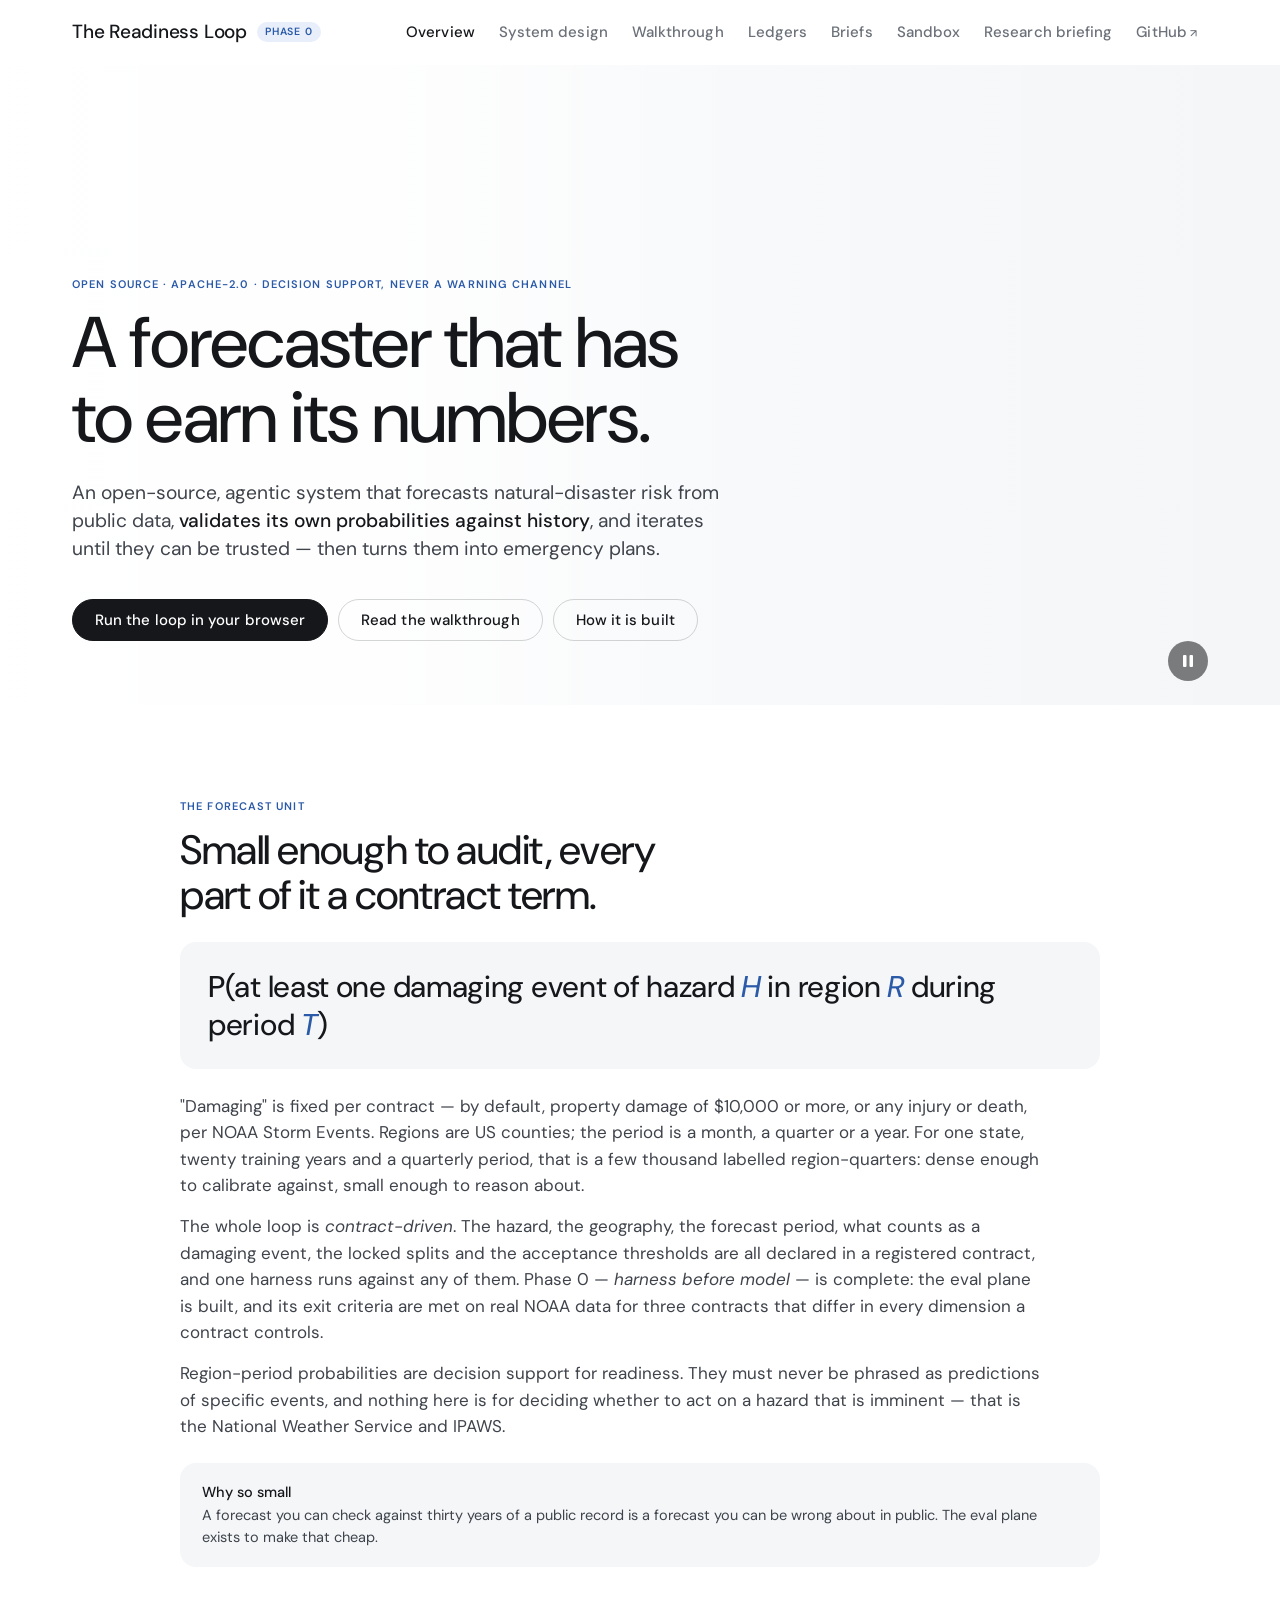
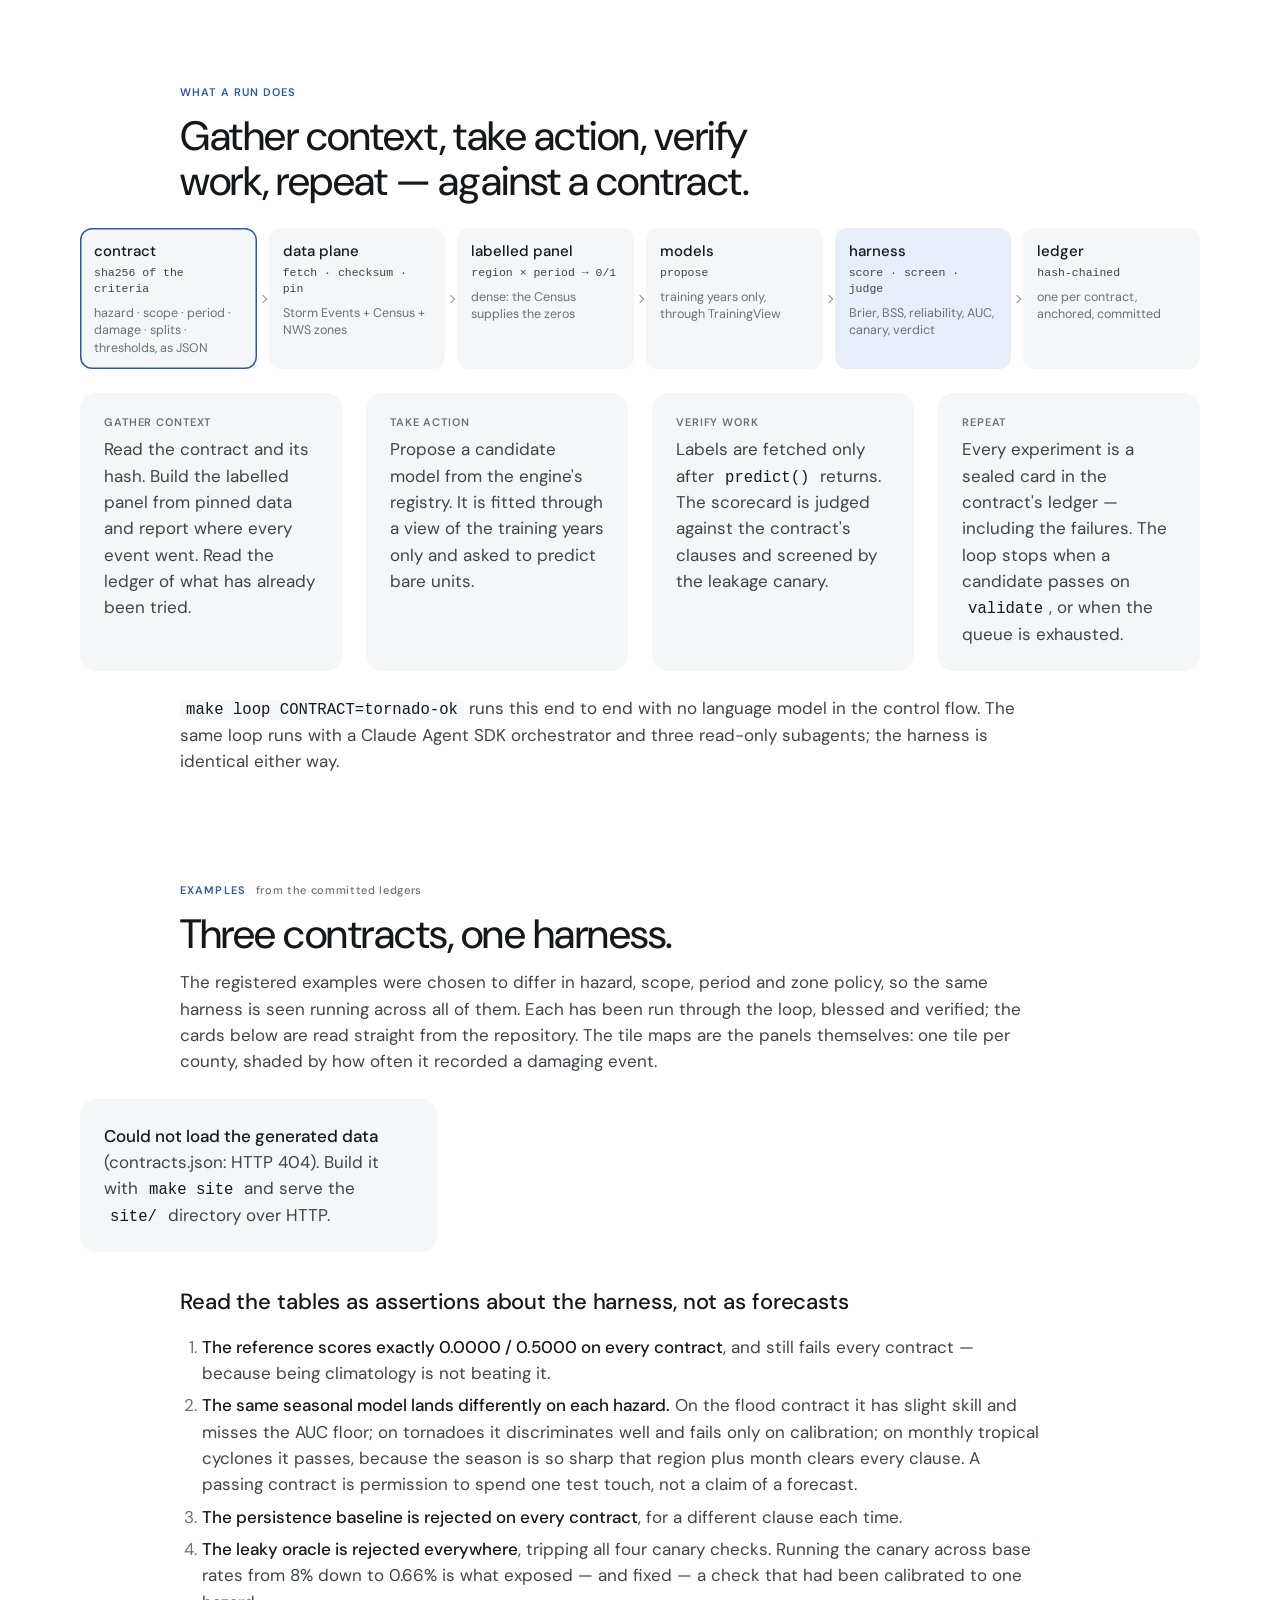
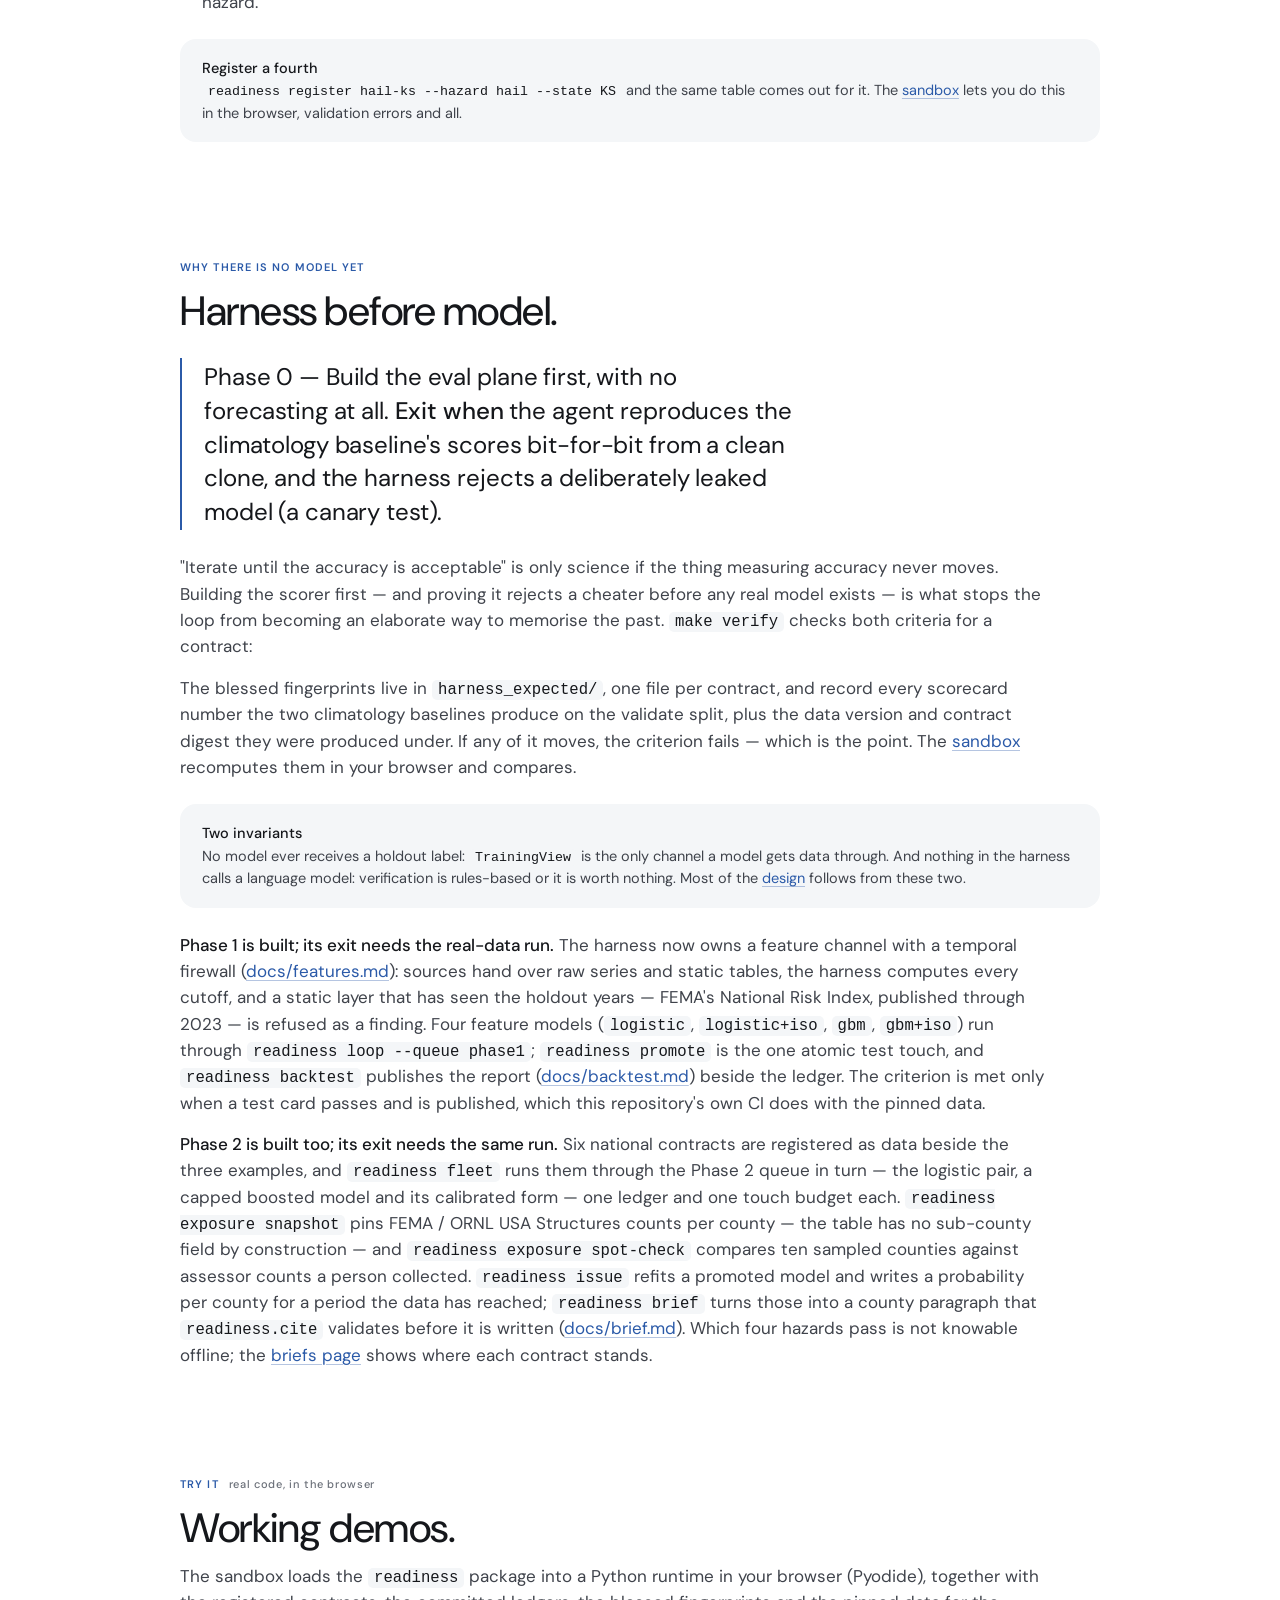
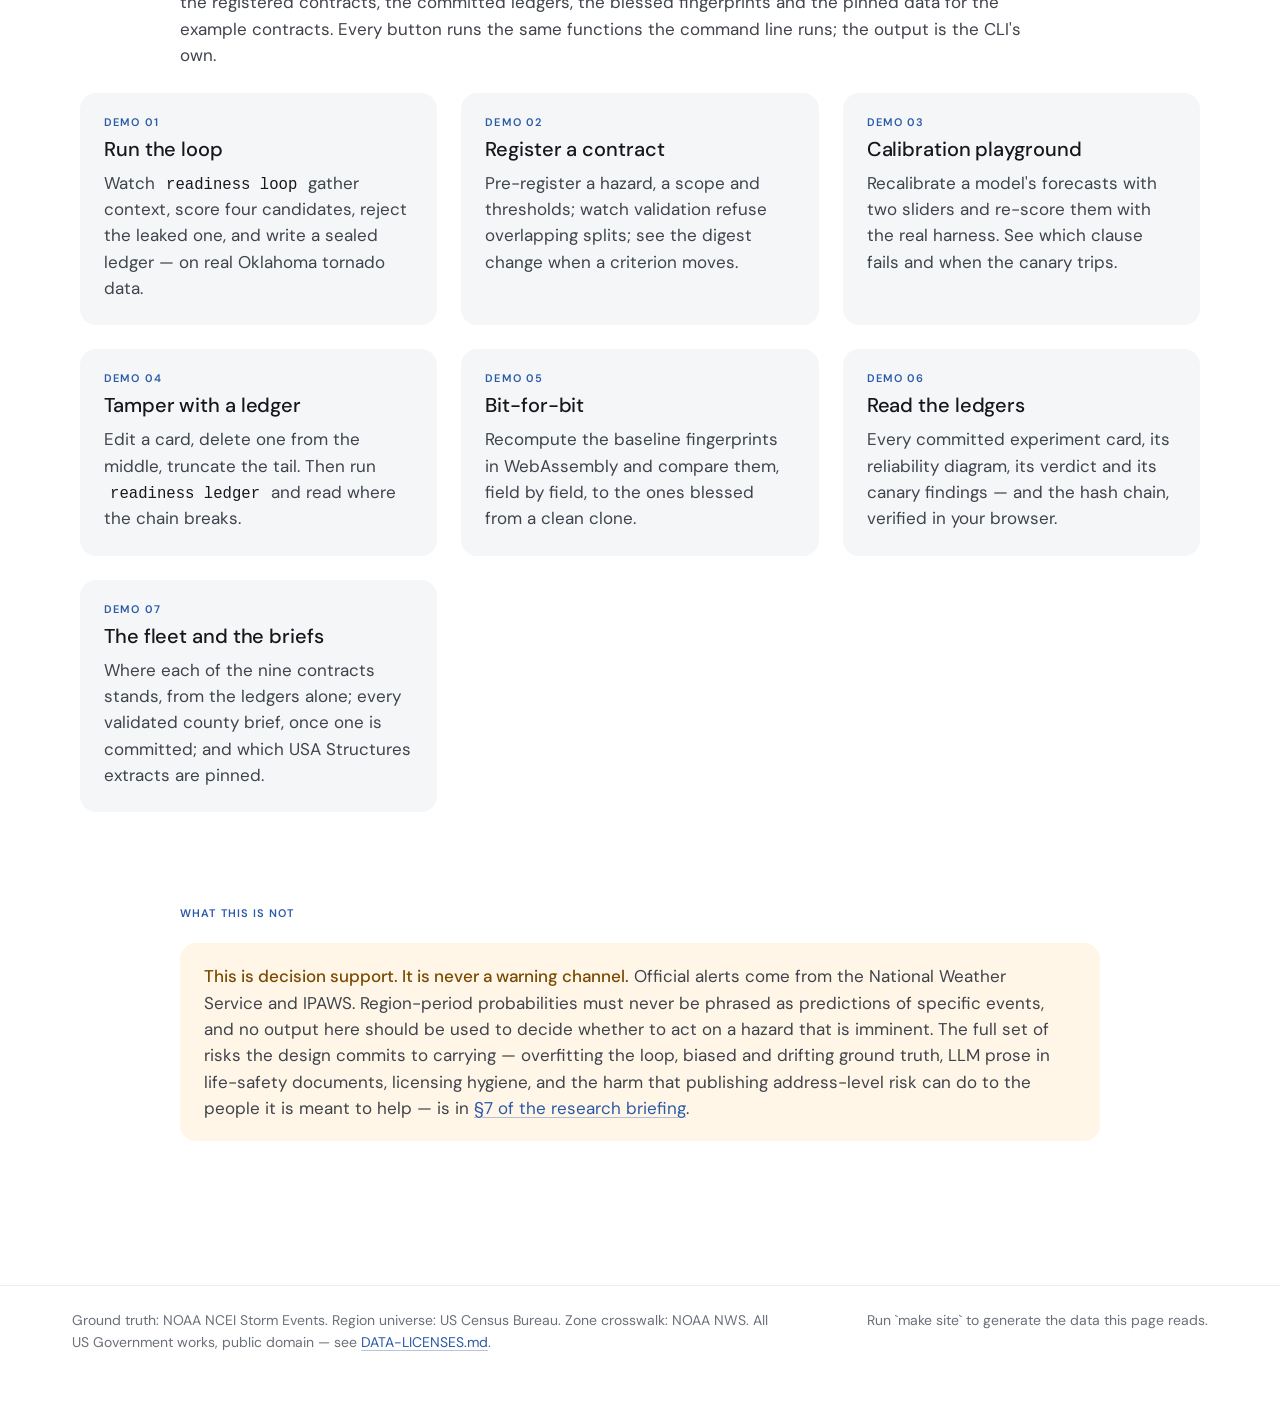
==== commit f018a4e8: "Merge pull request #12 from jacquelineadean/claude/affectionate-lovelace-bnu9tz-phase2" ====
--- a/site/index.html
+++ b/site/index.html
@@ -23,6 +23,7 @@
       <a data-page="design" href="design.html">System design</a>
       <a data-page="walkthrough" href="walkthrough.html">Walkthrough</a>
       <a data-page="ledgers" href="ledgers.html">Ledgers</a>
+      <a data-page="briefs" href="briefs.html">Briefs</a>
       <a data-page="playground" href="playground.html">Sandbox</a>
       <a data-report href="generated/report/index.html">Research briefing</a>
       <a class="ext" href="https://github.com/jacquelineadean/disaster-risk-forecasting-readiness-loop">GitHub</a>
@@ -116,6 +117,7 @@
     <aside class="aside"><strong>Two invariants</strong><br>No model ever receives a holdout label: <code>TrainingView</code> is the only channel a model gets data through. And nothing in the harness calls a language model: verification is rules-based or it is worth nothing. Most of the <a href="design.html">design</a> follows from these two.</aside>
   </div>
   <p><strong>Phase 1 is built; its exit needs the real-data run.</strong> The harness now owns a feature channel with a temporal firewall (<a href="https://github.com/jacquelineadean/disaster-risk-forecasting-readiness-loop/blob/main/docs/features.md">docs/features.md</a>): sources hand over raw series and static tables, the harness computes every cutoff, and a static layer that has seen the holdout years — FEMA's National Risk Index, published through 2023 — is refused as a finding. Four feature models (<code>logistic</code>, <code>logistic+iso</code>, <code>gbm</code>, <code>gbm+iso</code>) run through <code>readiness loop --queue phase1</code>; <code>readiness promote</code> is the one atomic test touch, and <code>readiness backtest</code> publishes the report (<a href="https://github.com/jacquelineadean/disaster-risk-forecasting-readiness-loop/blob/main/docs/backtest.md">docs/backtest.md</a>) beside the ledger. The criterion is met only when a test card passes and is published, which this repository's own CI does with the pinned data.</p>
+  <p><strong>Phase 2 is built too; its exit needs the same run.</strong> Six national contracts are registered as data beside the three examples, and <code>readiness fleet</code> runs them through the Phase 2 queue in turn — the logistic pair, a capped boosted model and its calibrated form — one ledger and one touch budget each. <code>readiness exposure snapshot</code> pins FEMA / ORNL USA Structures counts per county — the table has no sub-county field by construction — and <code>readiness exposure spot-check</code> compares ten sampled counties against assessor counts a person collected. <code>readiness issue</code> refits a promoted model and writes a probability per county for a period the data has reached; <code>readiness brief</code> turns those into a county paragraph that <code>readiness.cite</code> validates before it is written (<a href="https://github.com/jacquelineadean/disaster-risk-forecasting-readiness-loop/blob/main/docs/brief.md">docs/brief.md</a>). Which four hazards pass is not knowable offline; the <a href="briefs.html">briefs page</a> shows where each contract stands.</p>
 </div></section>
 
 <section class="section" id="demos"><div class="col">
@@ -129,6 +131,7 @@
     <a class="card" href="playground.html#demo-tamper"><p class="eyebrow">Demo 04</p><h3>Tamper with a ledger</h3><p class="mb0">Edit a card, delete one from the middle, truncate the tail. Then run <code>readiness ledger</code> and read where the chain breaks.</p></a>
     <a class="card" href="playground.html#demo-verify"><p class="eyebrow">Demo 05</p><h3>Bit-for-bit</h3><p class="mb0">Recompute the baseline fingerprints in WebAssembly and compare them, field by field, to the ones blessed from a clean clone.</p></a>
     <a class="card" href="ledgers.html"><p class="eyebrow">Demo 06</p><h3>Read the ledgers</h3><p class="mb0">Every committed experiment card, its reliability diagram, its verdict and its canary findings — and the hash chain, verified in your browser.</p></a>
+    <a class="card" href="briefs.html"><p class="eyebrow">Demo 07</p><h3>The fleet and the briefs</h3><p class="mb0">Where each of the nine contracts stands, from the ledgers alone; every validated county brief, once one is committed; and which USA Structures extracts are pinned.</p></a>
   </div>
 </div></section>
 
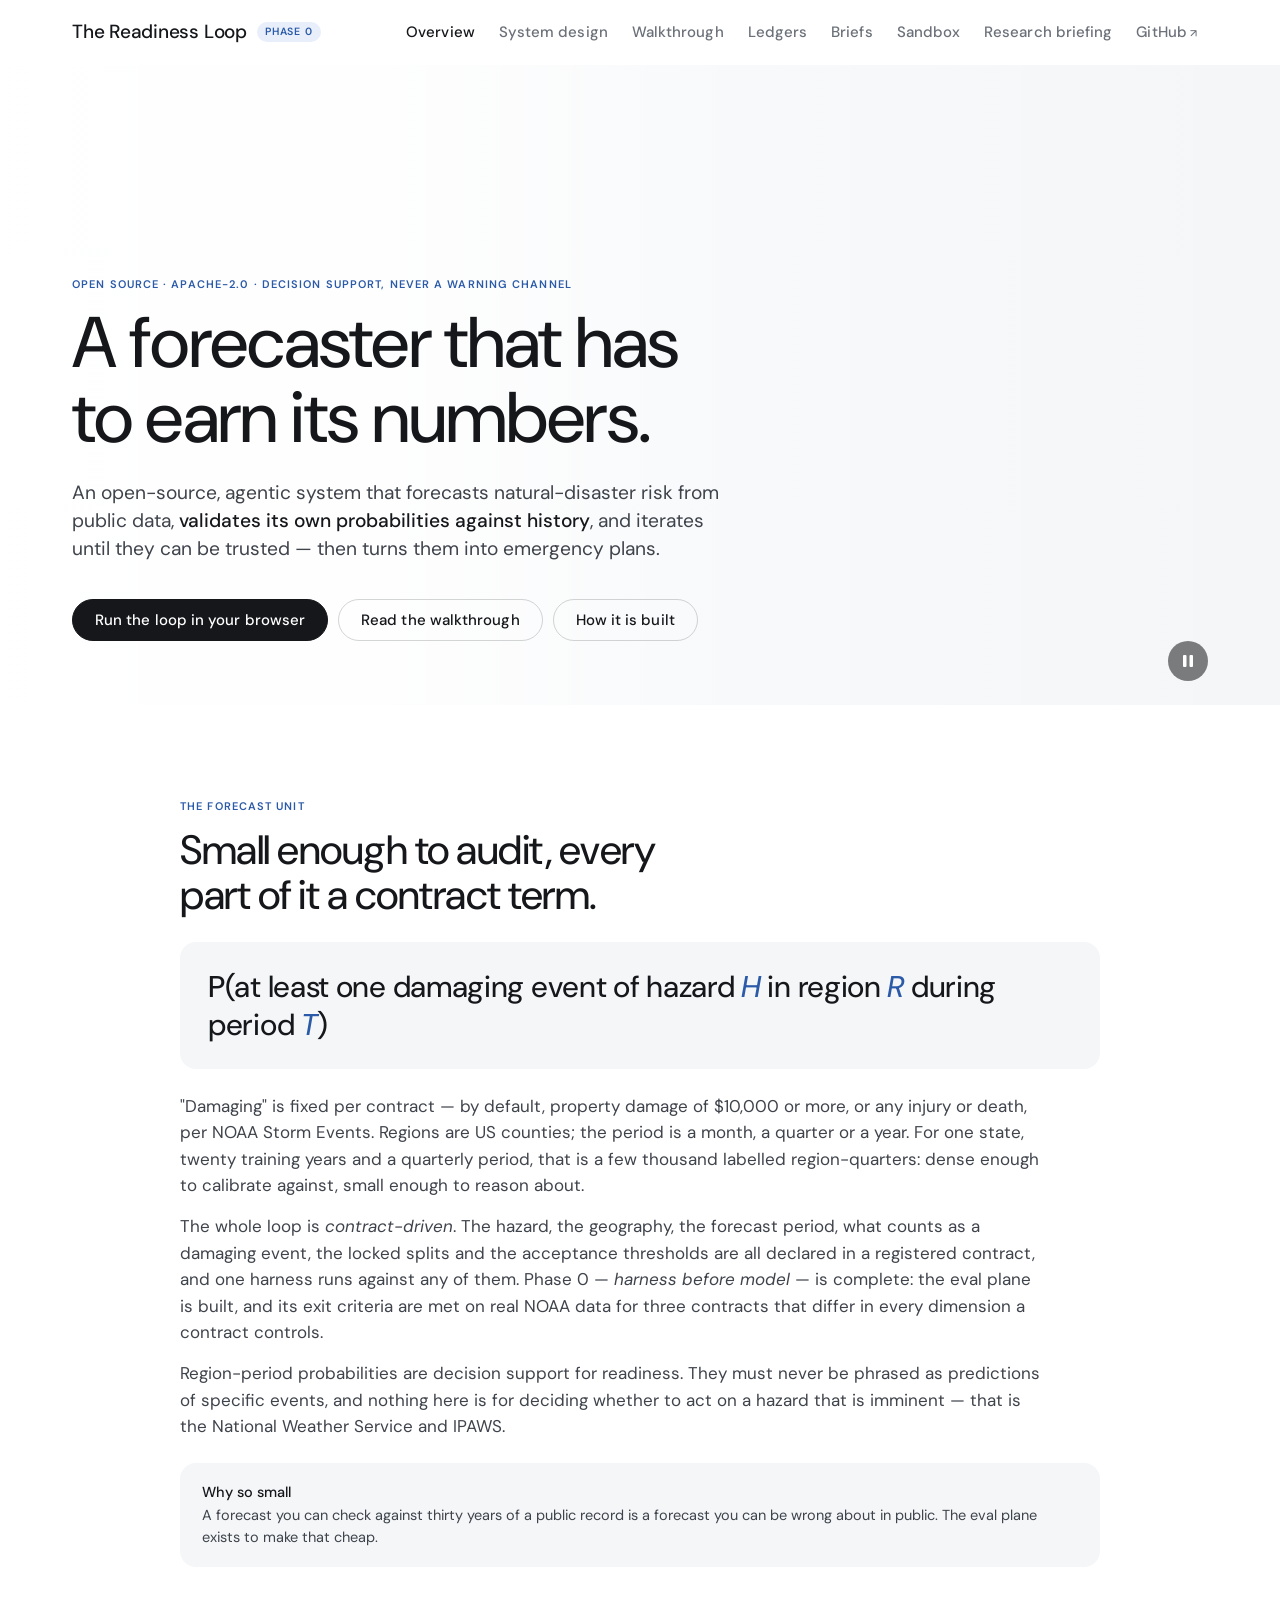
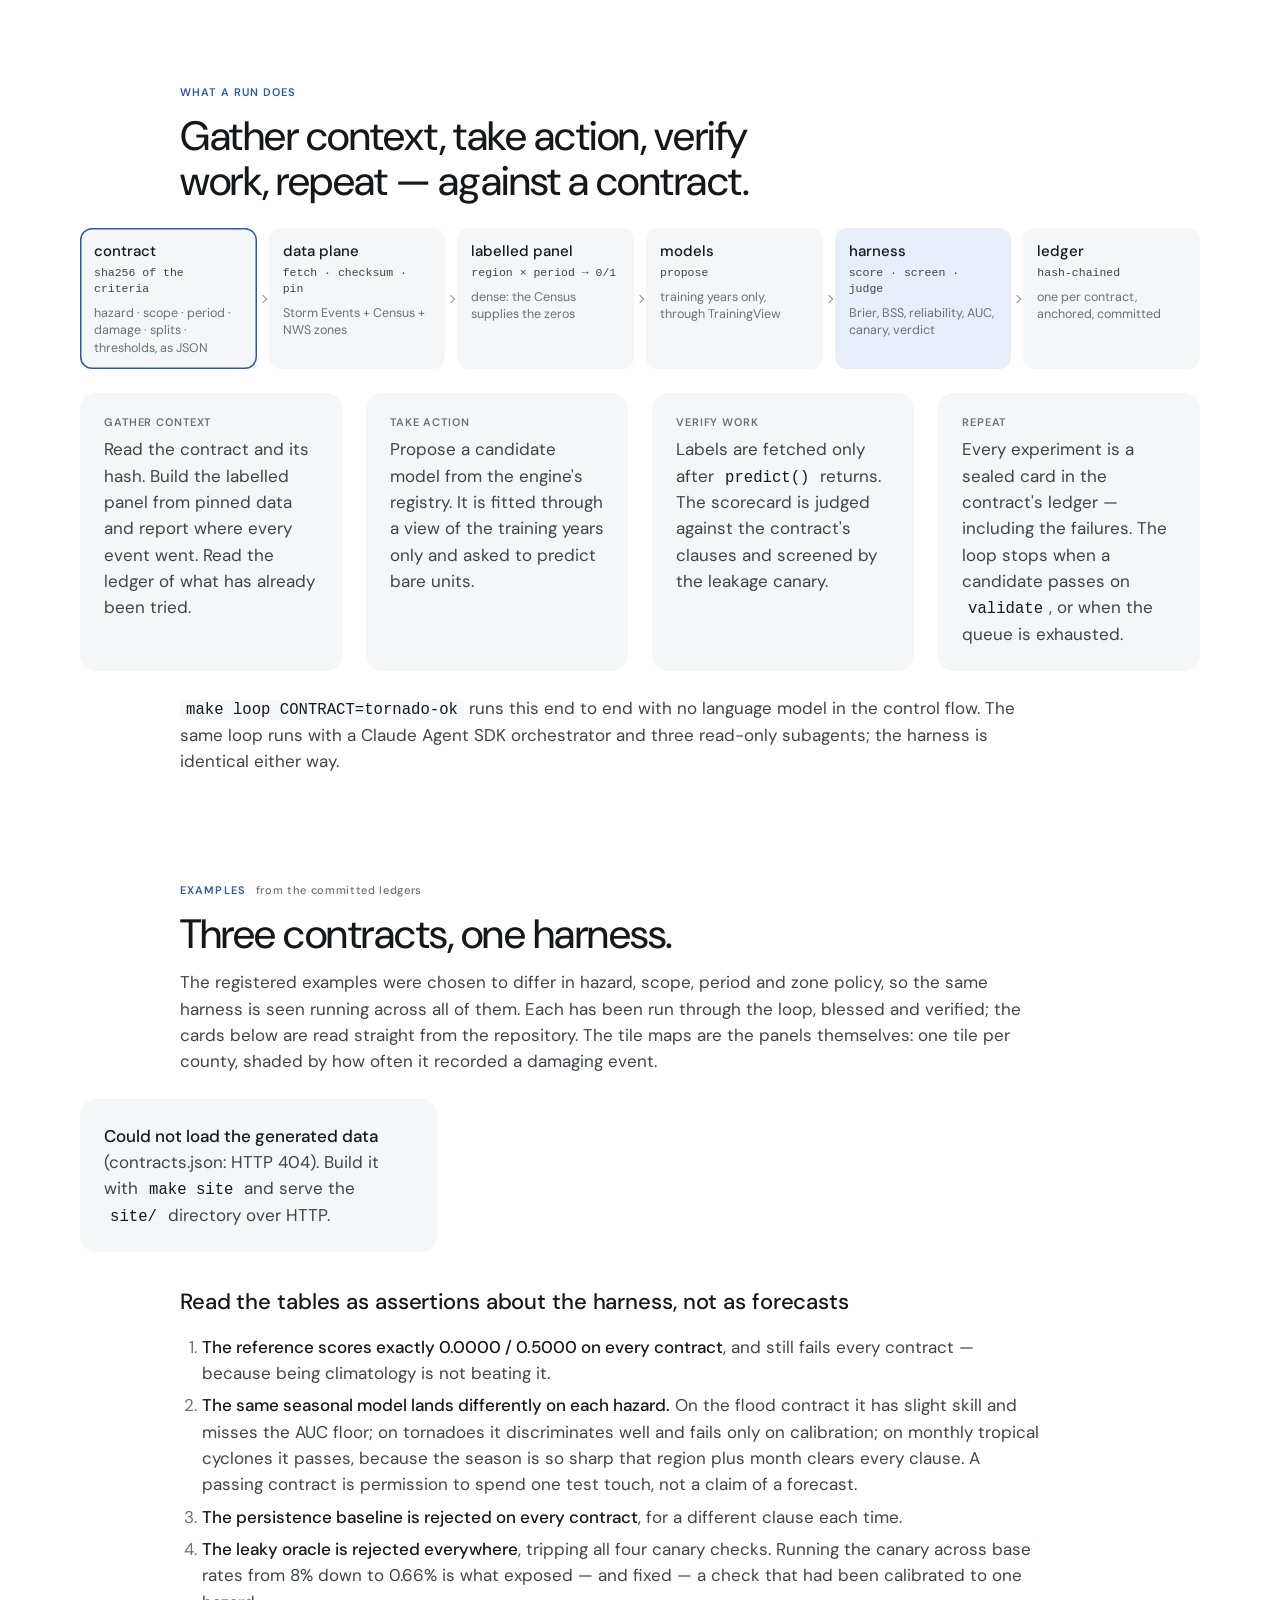
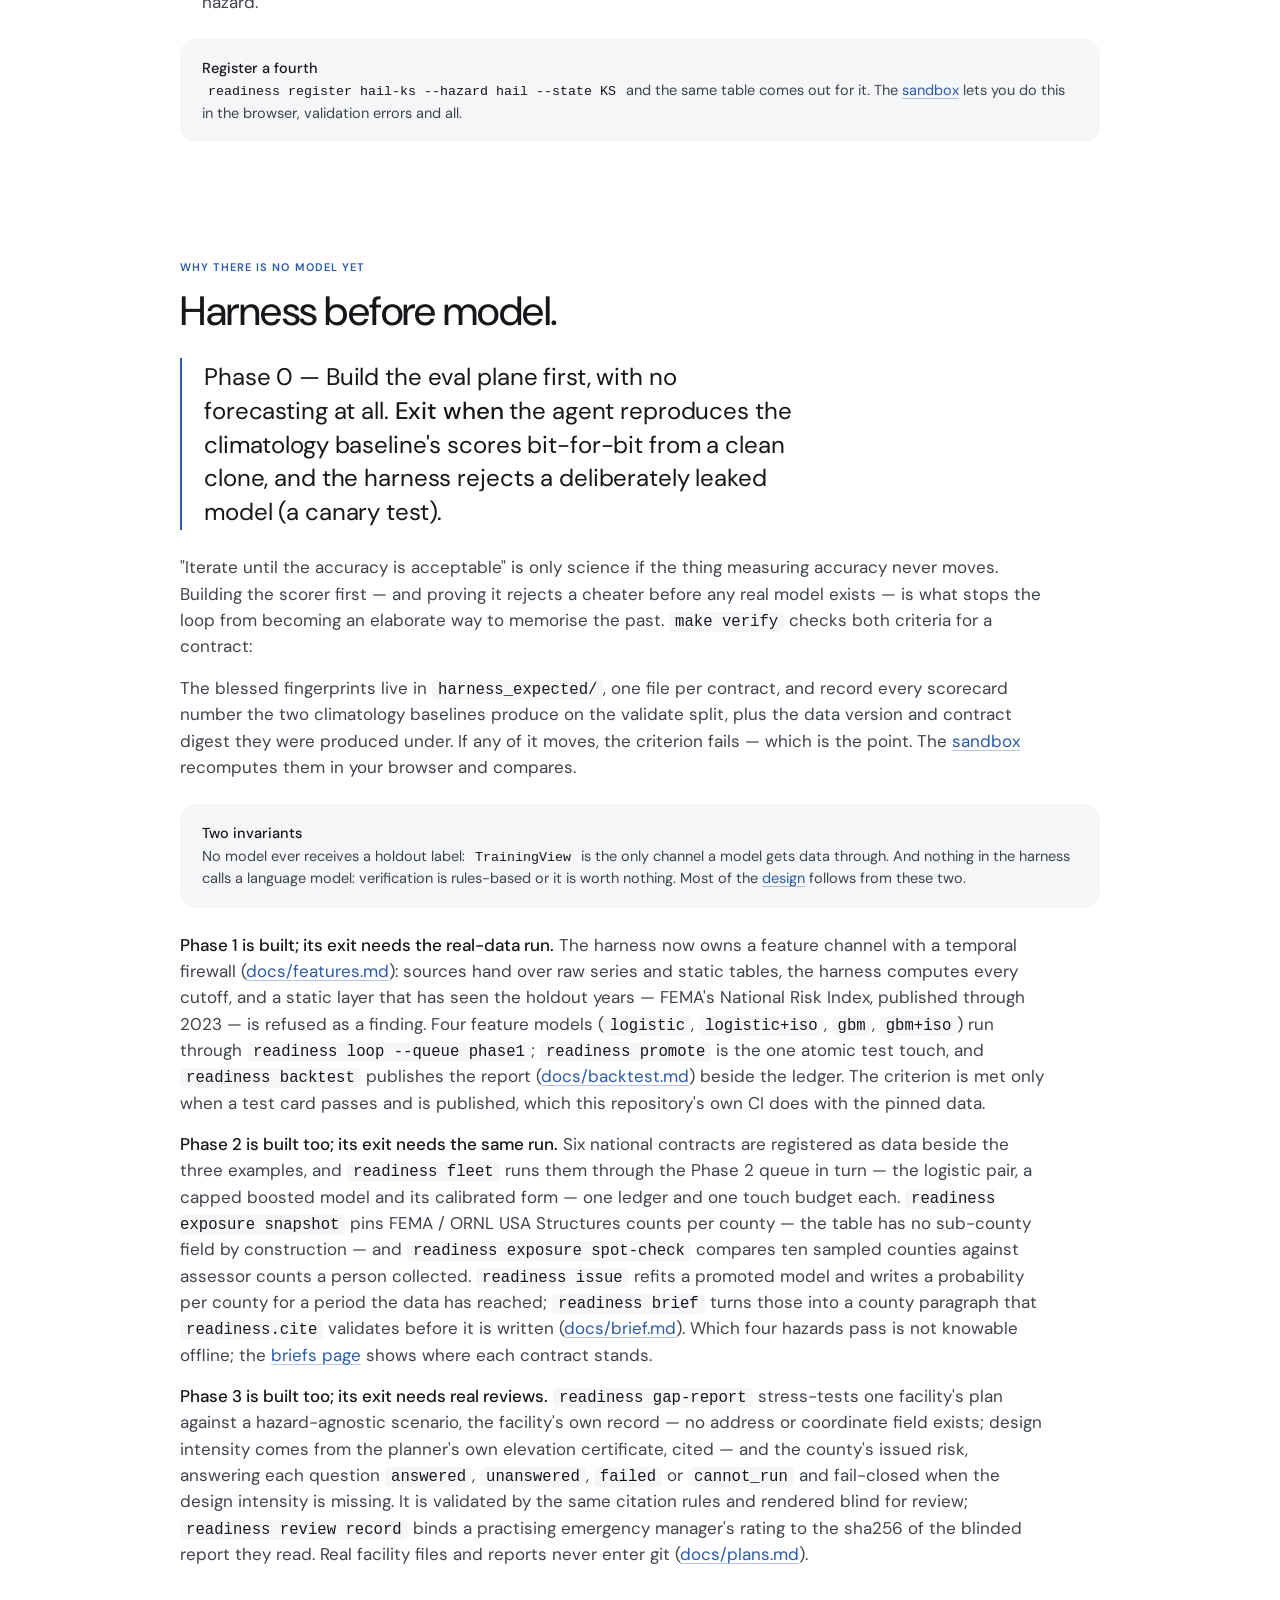
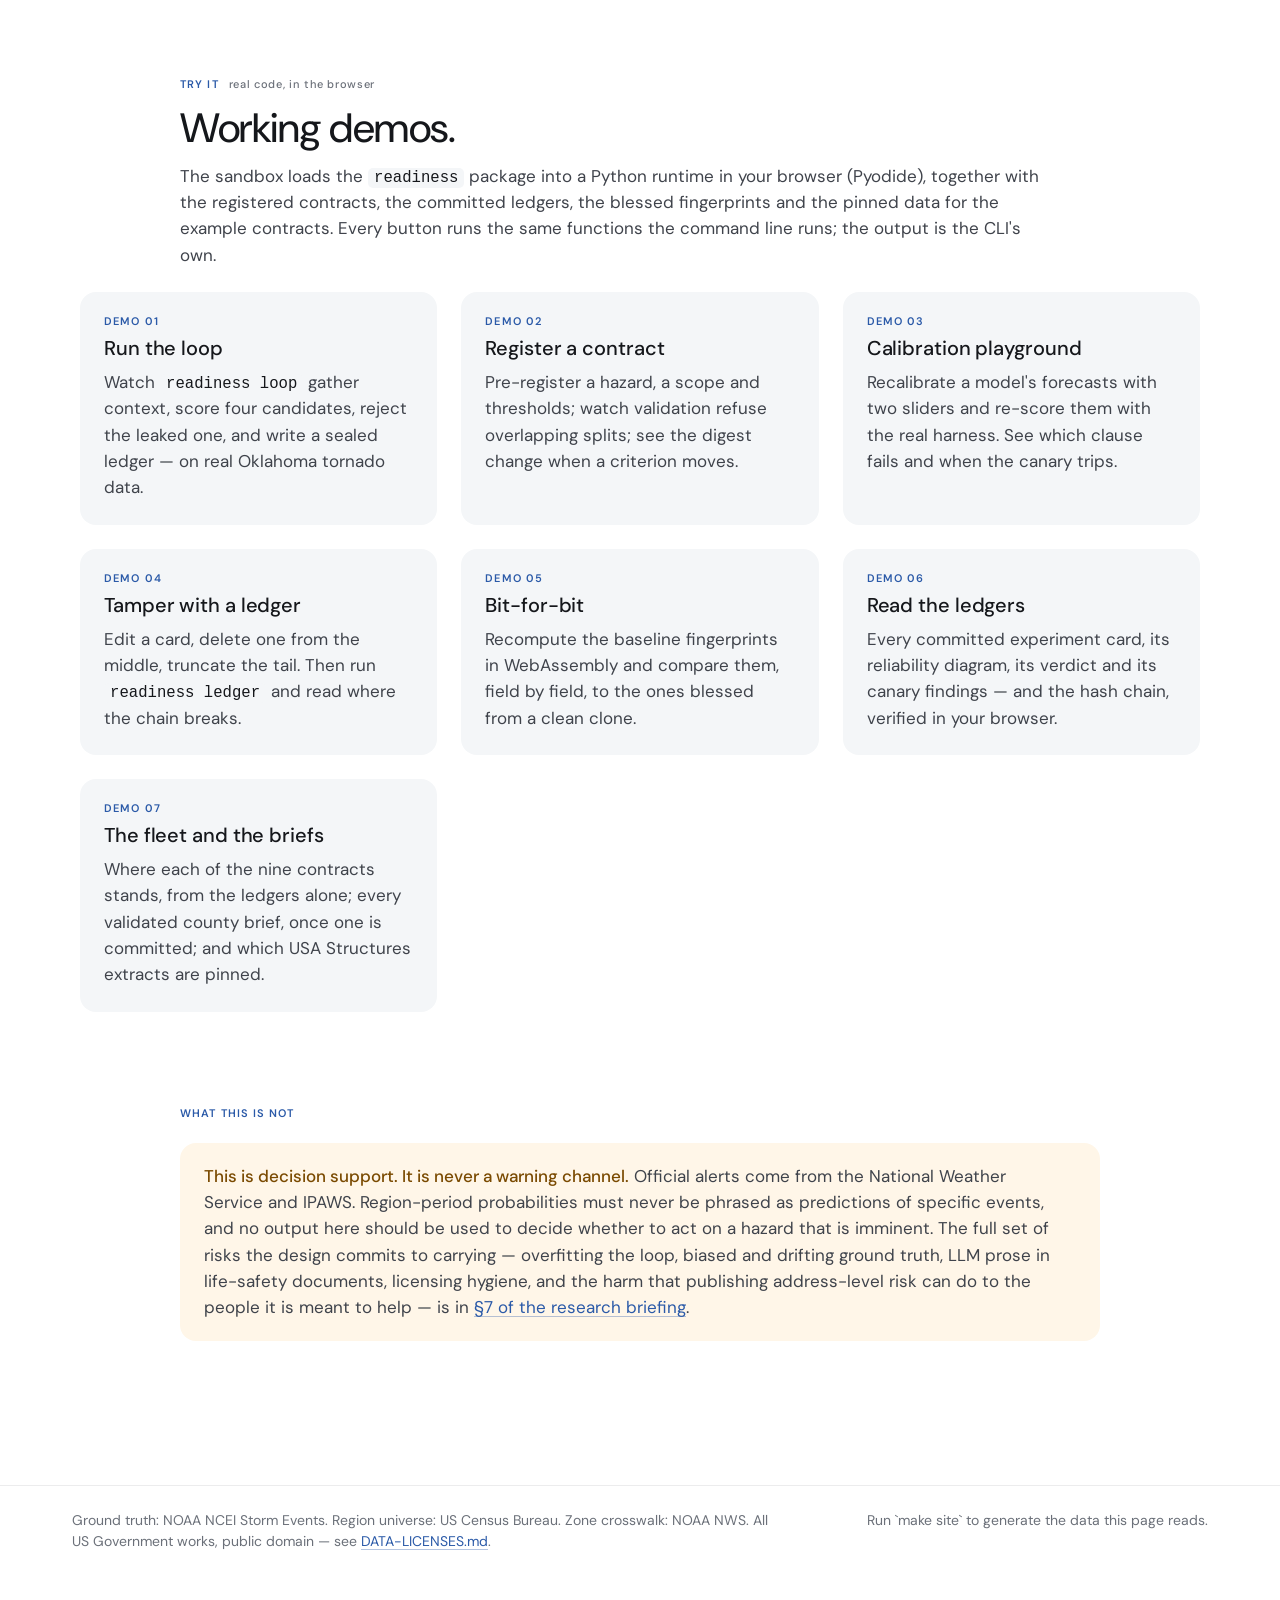
==== commit 22d4b00e: "Merge pull request #13 from jacquelineadean/claude/affectionate-lovelace-bnu9tz-phase3" ====
--- a/site/index.html
+++ b/site/index.html
@@ -118,6 +118,7 @@
   </div>
   <p><strong>Phase 1 is built; its exit needs the real-data run.</strong> The harness now owns a feature channel with a temporal firewall (<a href="https://github.com/jacquelineadean/disaster-risk-forecasting-readiness-loop/blob/main/docs/features.md">docs/features.md</a>): sources hand over raw series and static tables, the harness computes every cutoff, and a static layer that has seen the holdout years — FEMA's National Risk Index, published through 2023 — is refused as a finding. Four feature models (<code>logistic</code>, <code>logistic+iso</code>, <code>gbm</code>, <code>gbm+iso</code>) run through <code>readiness loop --queue phase1</code>; <code>readiness promote</code> is the one atomic test touch, and <code>readiness backtest</code> publishes the report (<a href="https://github.com/jacquelineadean/disaster-risk-forecasting-readiness-loop/blob/main/docs/backtest.md">docs/backtest.md</a>) beside the ledger. The criterion is met only when a test card passes and is published, which this repository's own CI does with the pinned data.</p>
   <p><strong>Phase 2 is built too; its exit needs the same run.</strong> Six national contracts are registered as data beside the three examples, and <code>readiness fleet</code> runs them through the Phase 2 queue in turn — the logistic pair, a capped boosted model and its calibrated form — one ledger and one touch budget each. <code>readiness exposure snapshot</code> pins FEMA / ORNL USA Structures counts per county — the table has no sub-county field by construction — and <code>readiness exposure spot-check</code> compares ten sampled counties against assessor counts a person collected. <code>readiness issue</code> refits a promoted model and writes a probability per county for a period the data has reached; <code>readiness brief</code> turns those into a county paragraph that <code>readiness.cite</code> validates before it is written (<a href="https://github.com/jacquelineadean/disaster-risk-forecasting-readiness-loop/blob/main/docs/brief.md">docs/brief.md</a>). Which four hazards pass is not knowable offline; the <a href="briefs.html">briefs page</a> shows where each contract stands.</p>
+  <p><strong>Phase 3 is built too; its exit needs real reviews.</strong> <code>readiness gap-report</code> stress-tests one facility's plan against a hazard-agnostic scenario, the facility's own record — no address or coordinate field exists; design intensity comes from the planner's own elevation certificate, cited — and the county's issued risk, answering each question <code>answered</code>, <code>unanswered</code>, <code>failed</code> or <code>cannot_run</code> and fail-closed when the design intensity is missing. It is validated by the same citation rules and rendered blind for review; <code>readiness review record</code> binds a practising emergency manager's rating to the sha256 of the blinded report they read. Real facility files and reports never enter git (<a href="https://github.com/jacquelineadean/disaster-risk-forecasting-readiness-loop/blob/main/docs/plans.md">docs/plans.md</a>).</p>
 </div></section>
 
 <section class="section" id="demos"><div class="col">
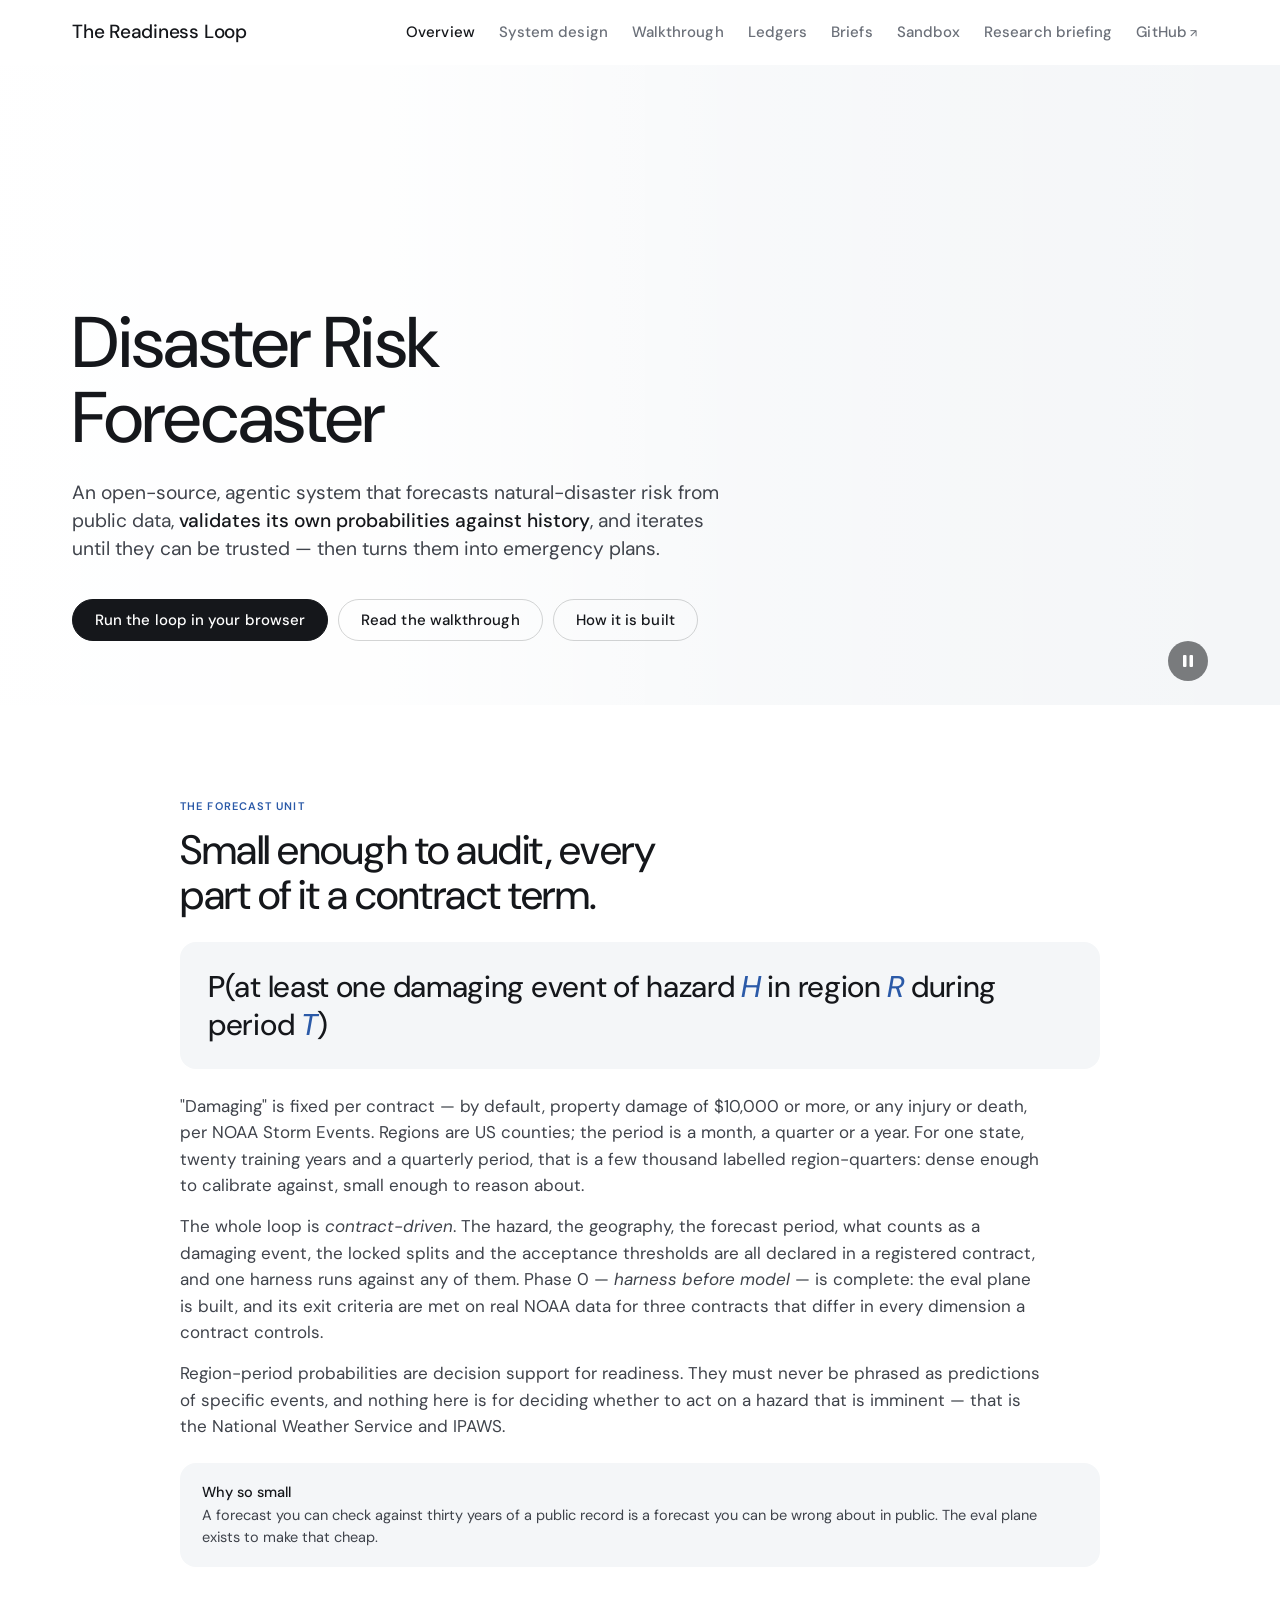
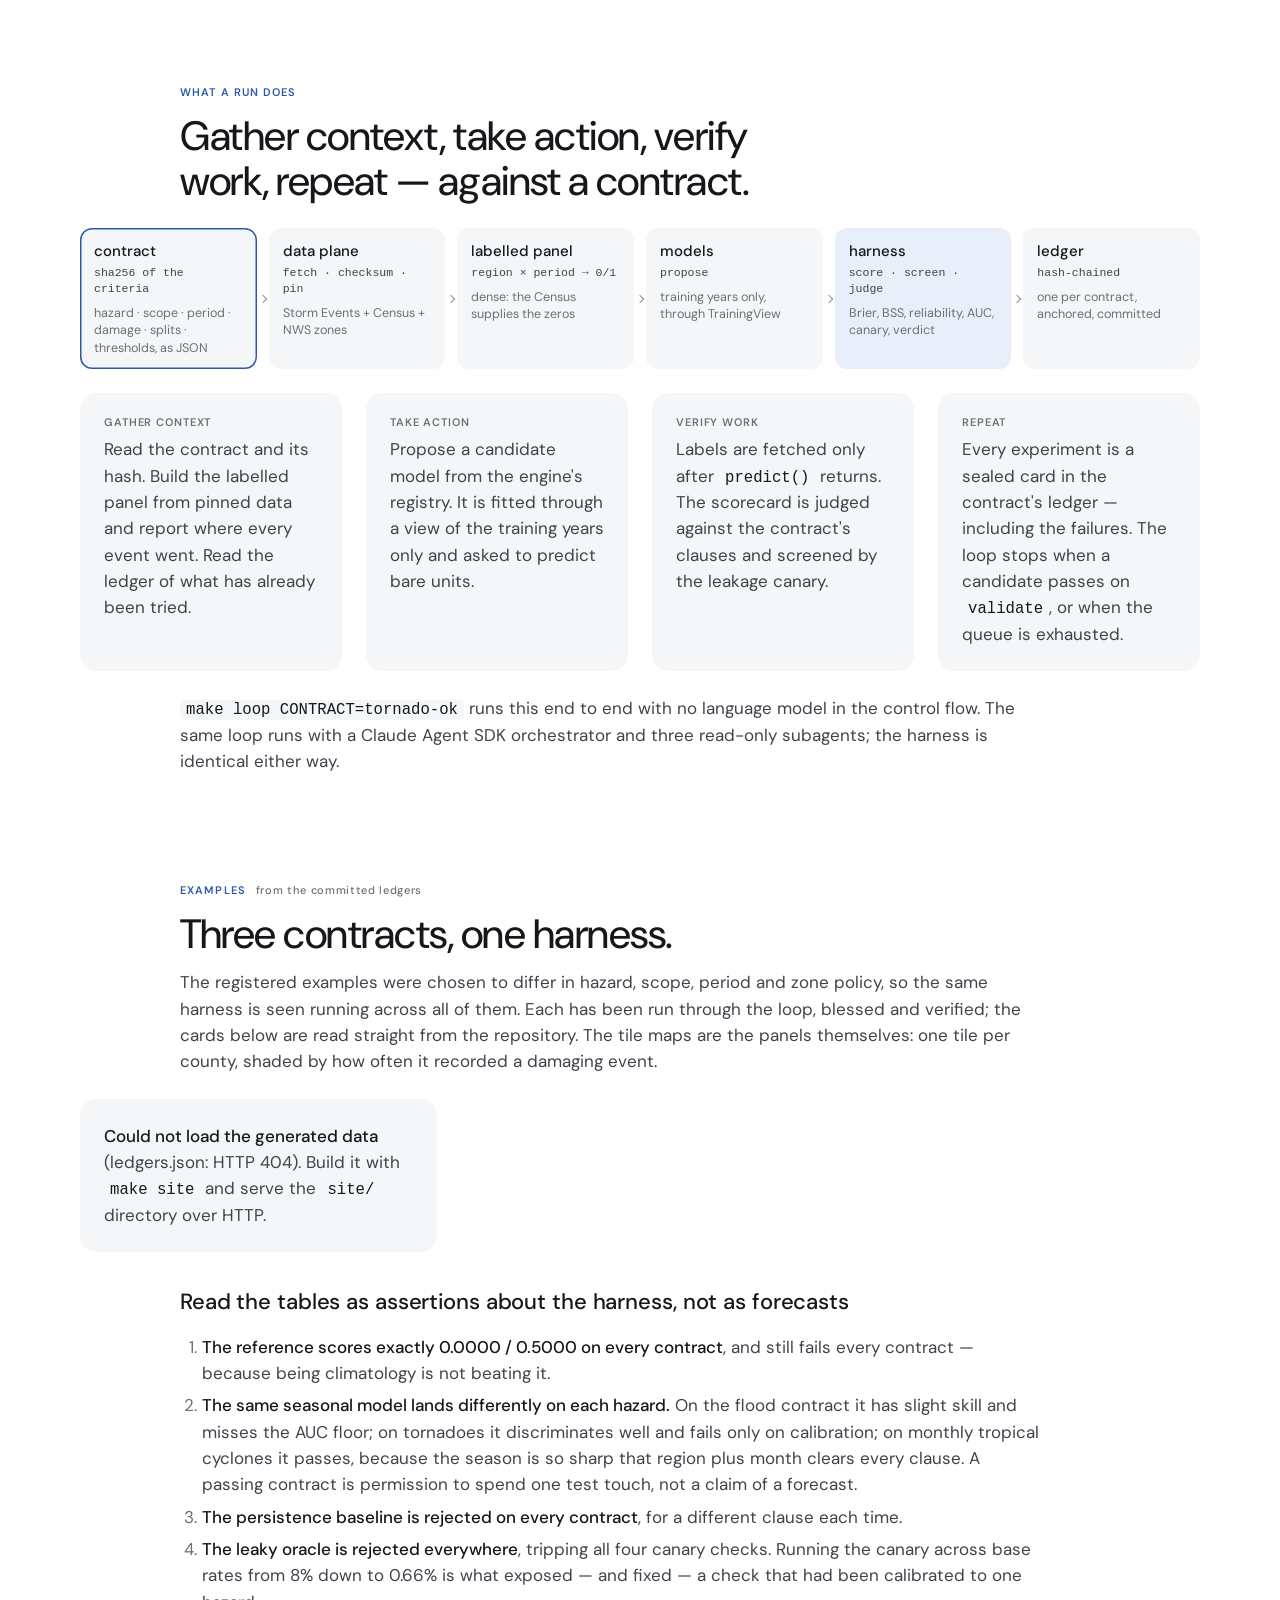
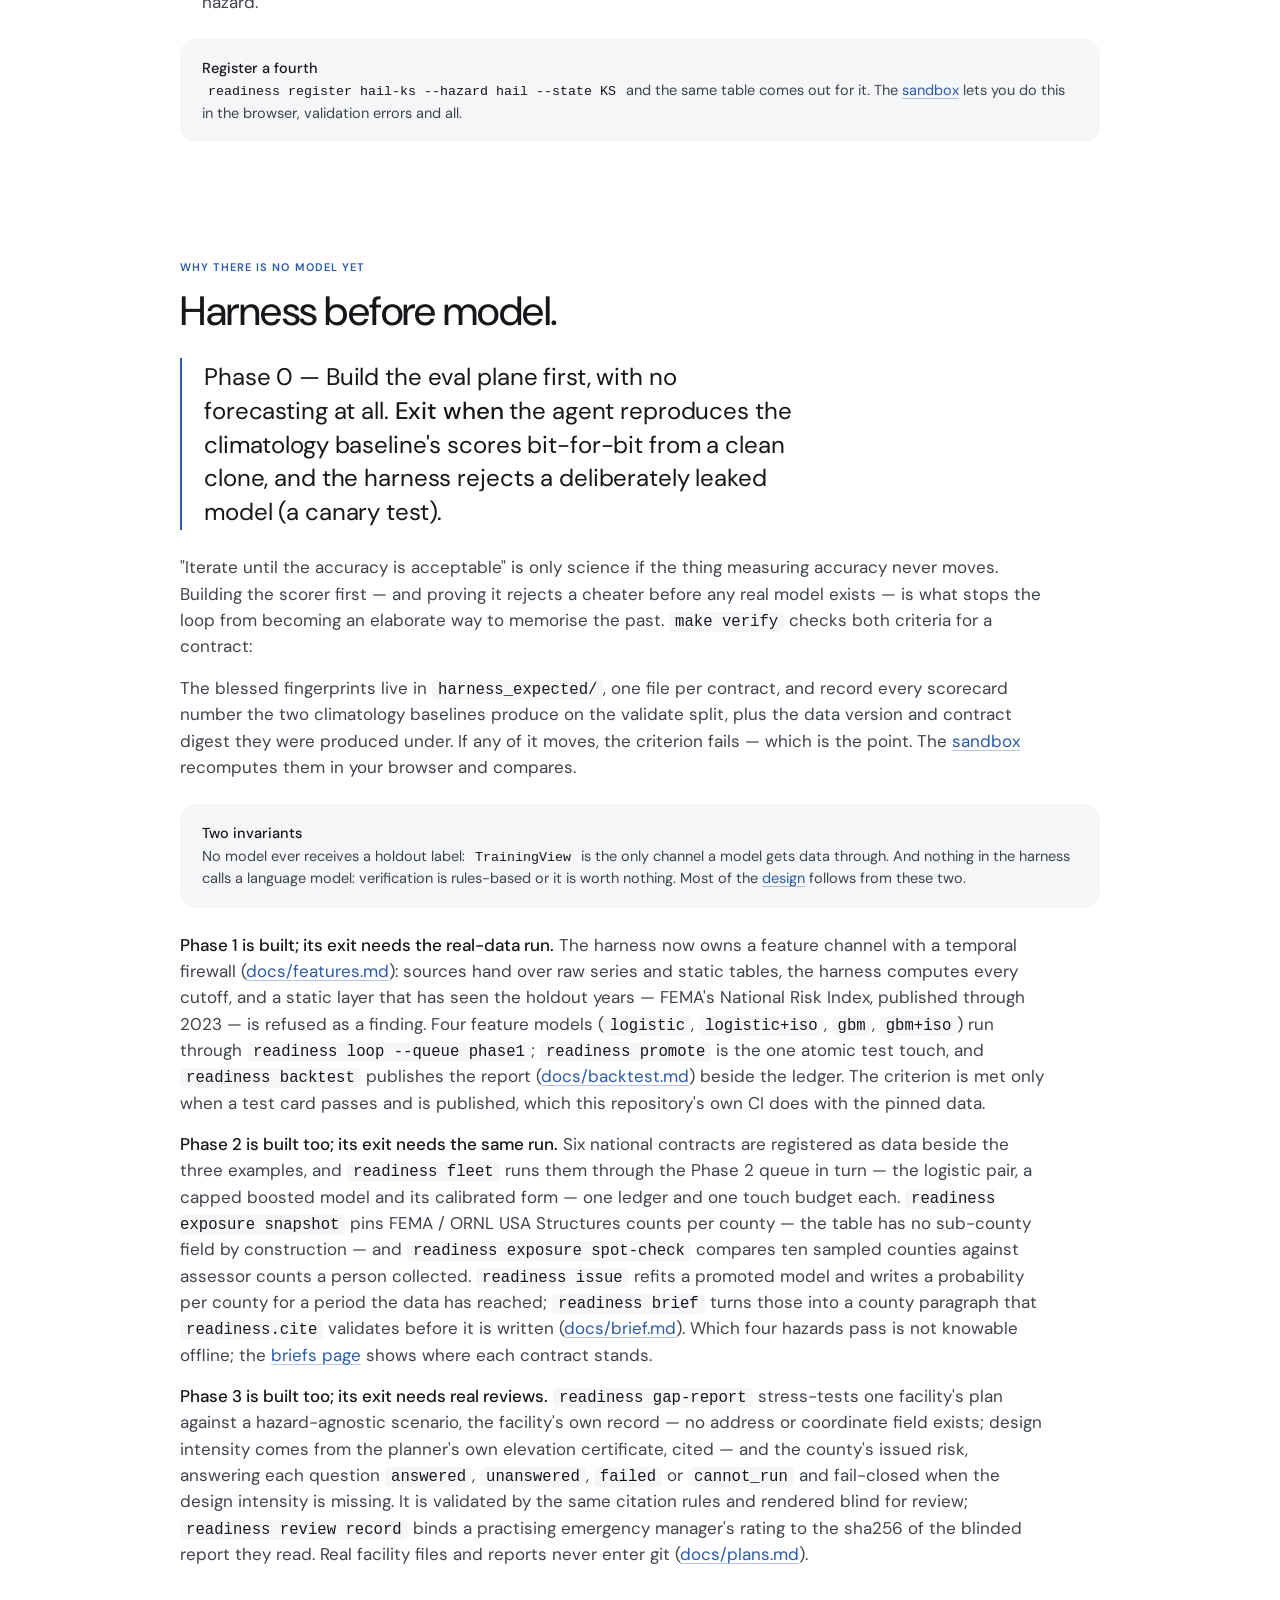
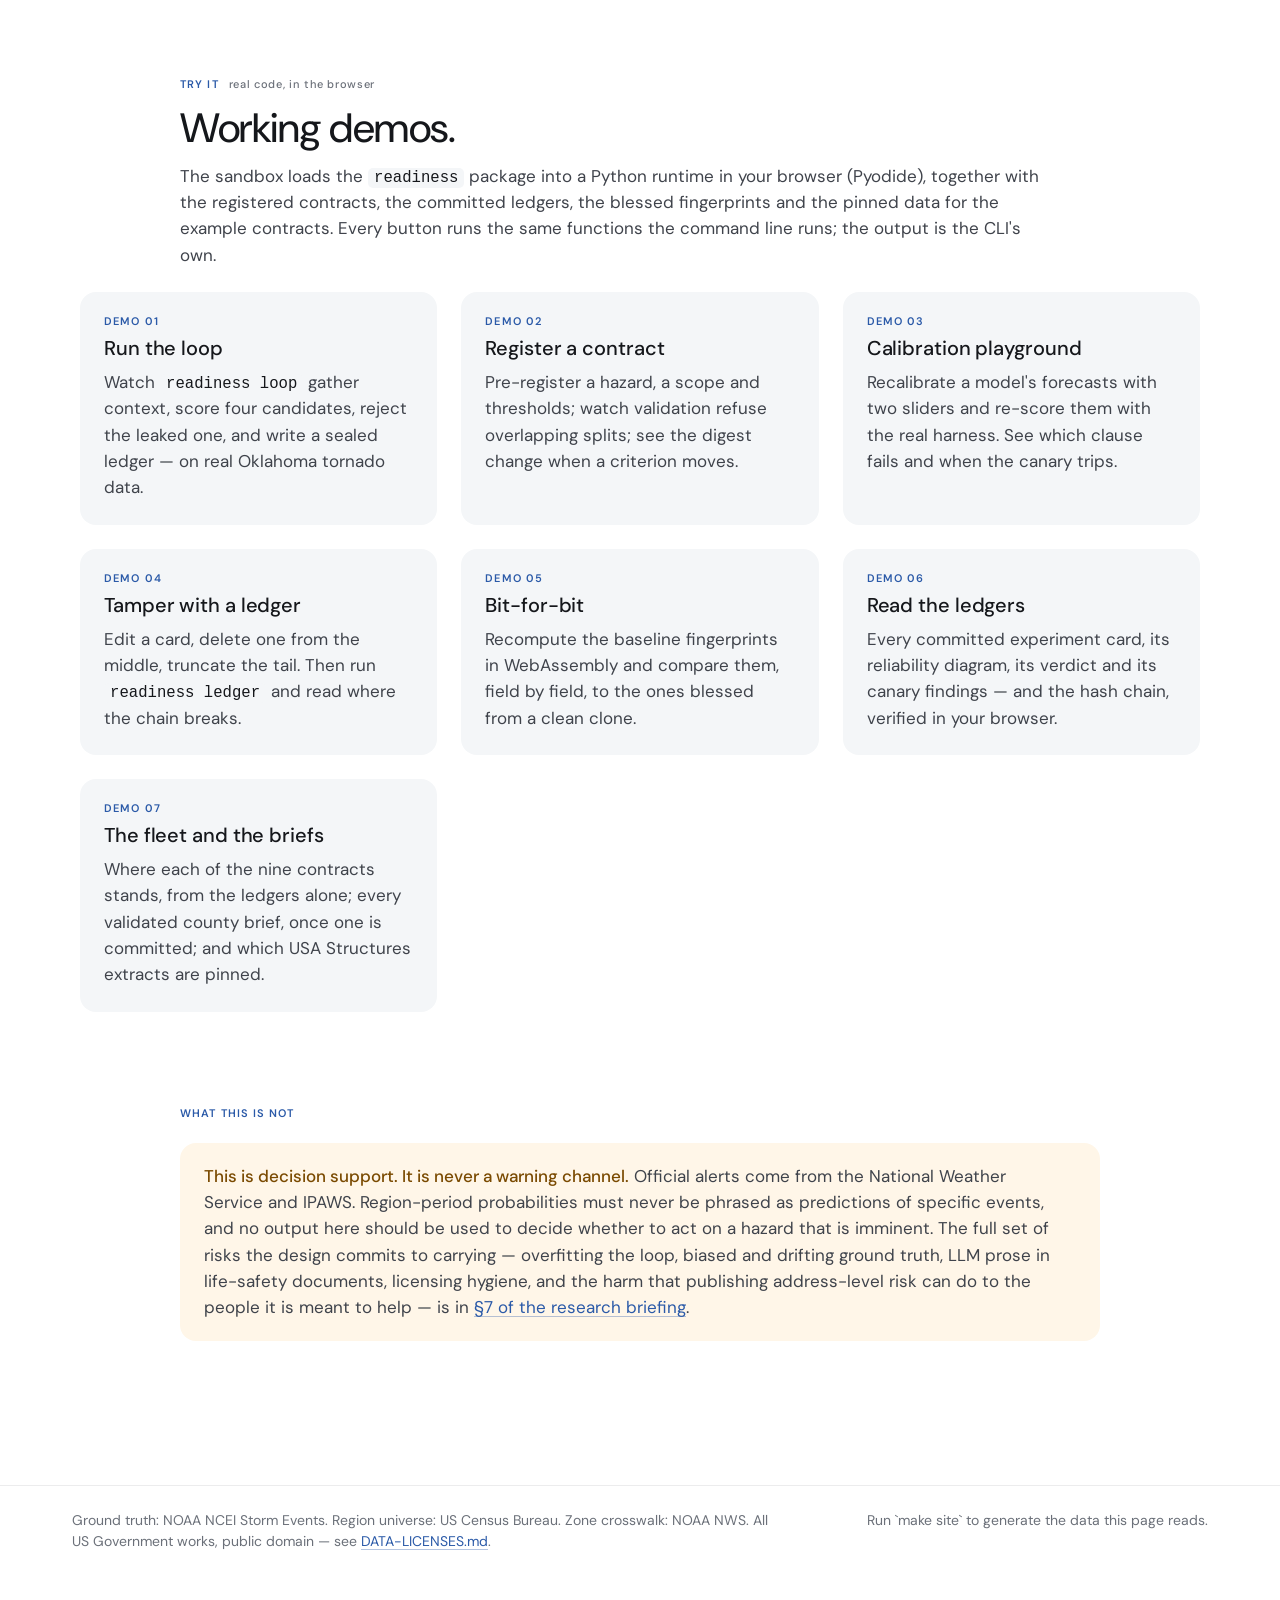
==== commit 9e1cf3ac: "Site: a plain title, no phase badge or eyebrow The hero now reads "Disaster Risk Forecaster". The ey" ====
--- a/site/index.html
+++ b/site/index.html
@@ -16,7 +16,7 @@
 
 <header class="top" id="top">
   <div class="top__bar">
-    <a class="brand" href="index.html">The Readiness Loop<span class="brand__tag">Phase 0</span></a>
+    <a class="brand" href="index.html">The Readiness Loop</a>
     <button class="top__menu" type="button" aria-label="Menu" aria-expanded="false" aria-controls="site-nav"><i></i><i></i><i></i></button>
     <nav class="top__nav" id="site-nav" aria-label="Site">
       <a data-page="index" href="index.html">Overview</a>
@@ -35,8 +35,7 @@
   <canvas class="hero__media" id="hero-canvas" aria-hidden="true"></canvas>
   <div class="hero__scrim"></div>
   <div class="hero__inner">
-    <p class="eyebrow">Open source · Apache-2.0 · decision support, never a warning channel</p>
-    <h1>A forecaster that has to earn its numbers.</h1>
+    <h1>Disaster Risk Forecaster</h1>
     <p class="hero__sub">An open-source, agentic system that forecasts natural-disaster risk from public data, <strong>validates its own probabilities against history</strong>, and iterates until they can be trusted — then turns them into emergency plans.</p>
     <div class="hero__ctas">
       <a class="btn" href="playground.html?cmd=loop%20-c%20tornado-ok">Run the loop in your browser</a>
--- a/site/assets/site.css
+++ b/site/assets/site.css
@@ -136,8 +136,6 @@
 .brand{font-weight:500;font-size:19px;color:var(--ink);text-decoration:none;letter-spacing:-.012em;
   display:inline-flex;align-items:center;gap:10px;white-space:nowrap}
 .brand:hover{color:var(--ink)}
-.brand__tag{font:600 10.5px/1 var(--sans);letter-spacing:.08em;text-transform:uppercase;color:var(--accent);
-  background:var(--accent-wash);padding:5px 8px;border-radius:var(--r-pill)}
 .top__nav{margin-left:auto;display:flex;gap:2px;flex-wrap:wrap}
 .top__nav a{font:500 15px/1 var(--sans);color:var(--muted);text-decoration:none;padding:9px 11px;
   border-radius:var(--r-pill);letter-spacing:.005em;transition:background-color .2s,color .2s}
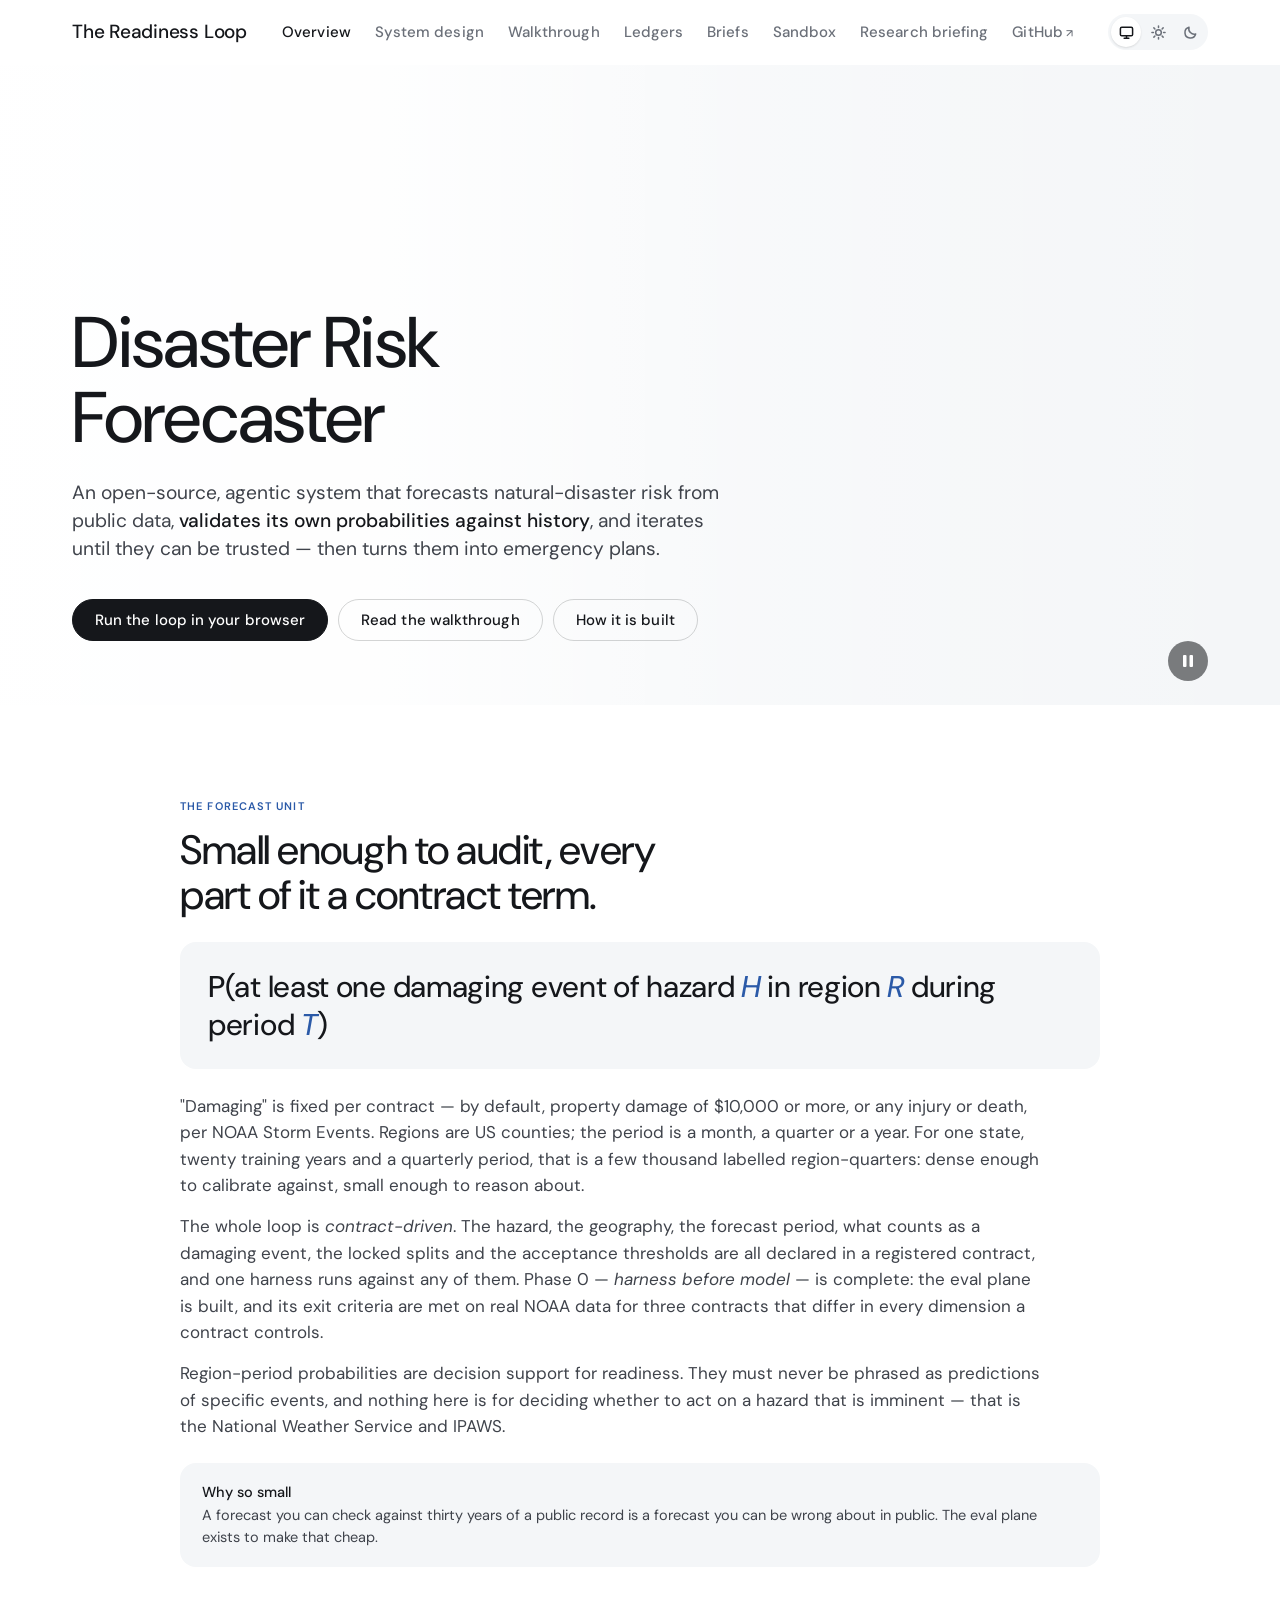
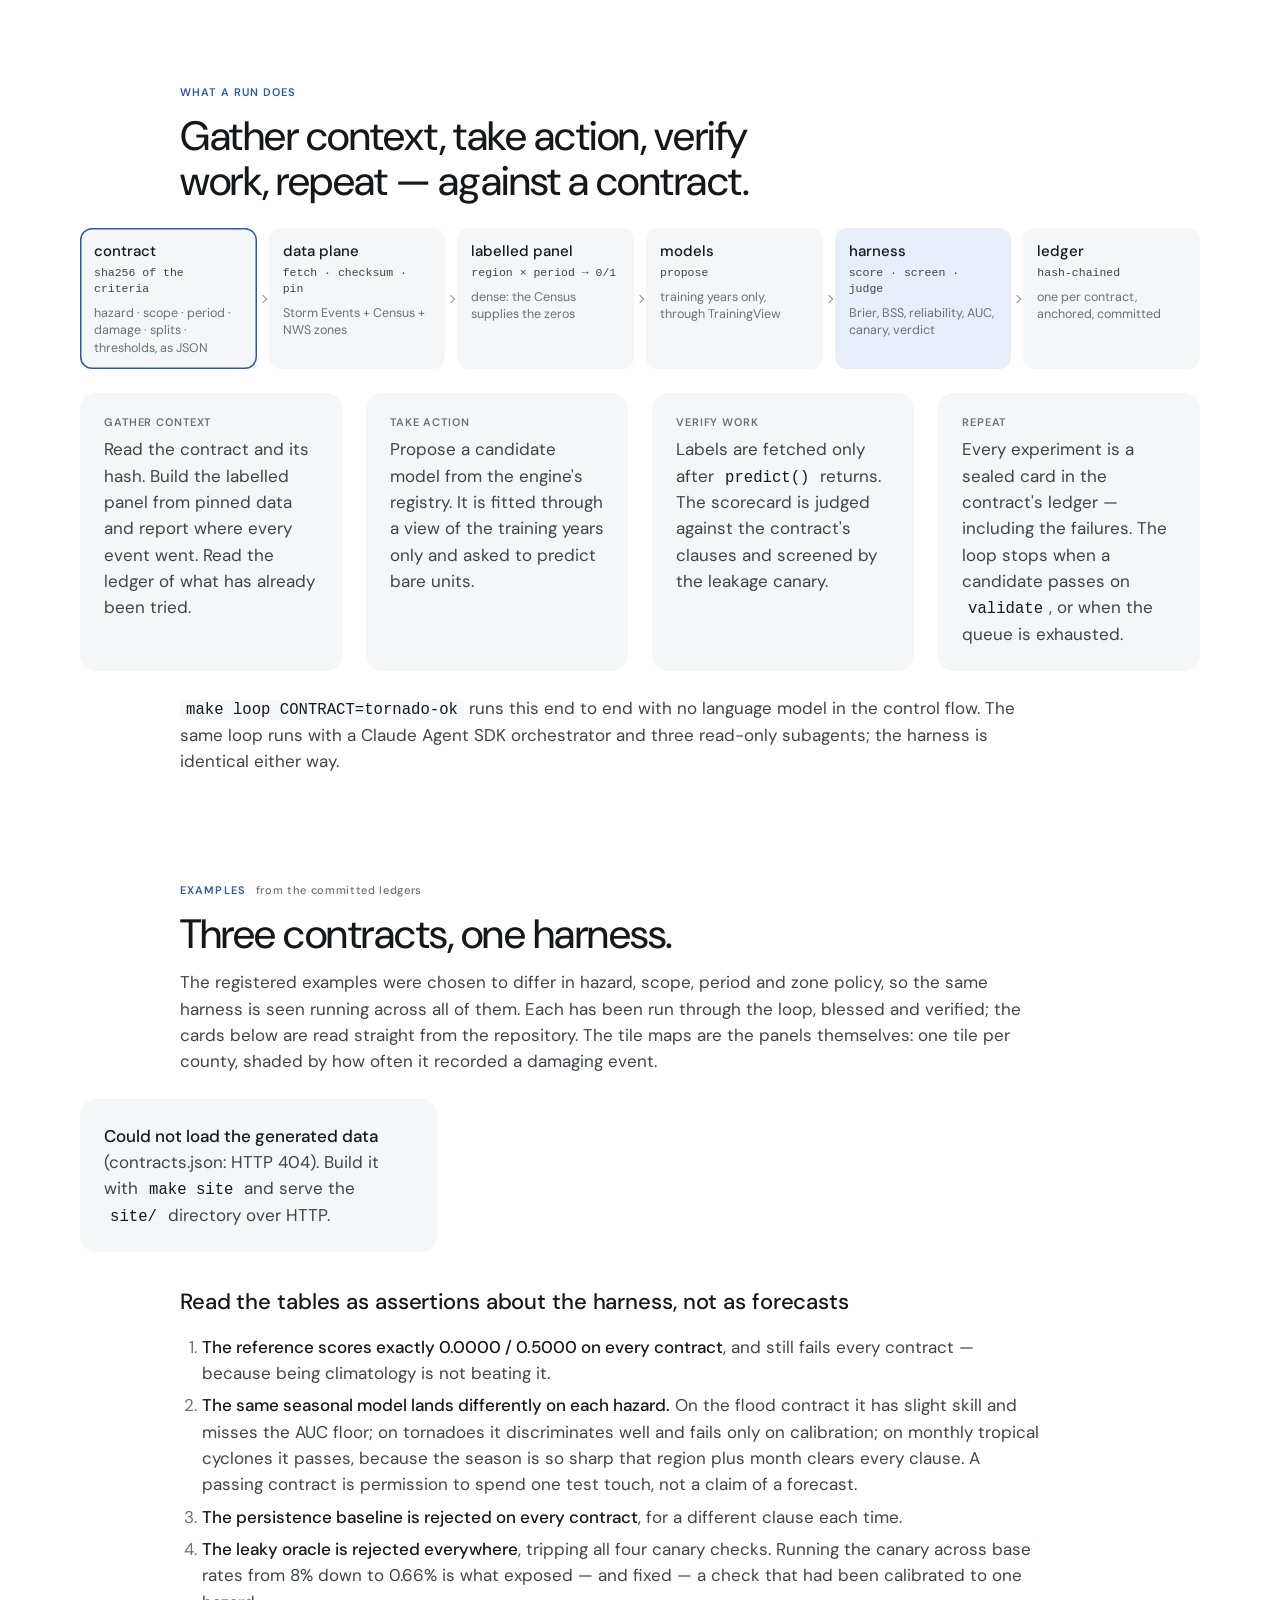
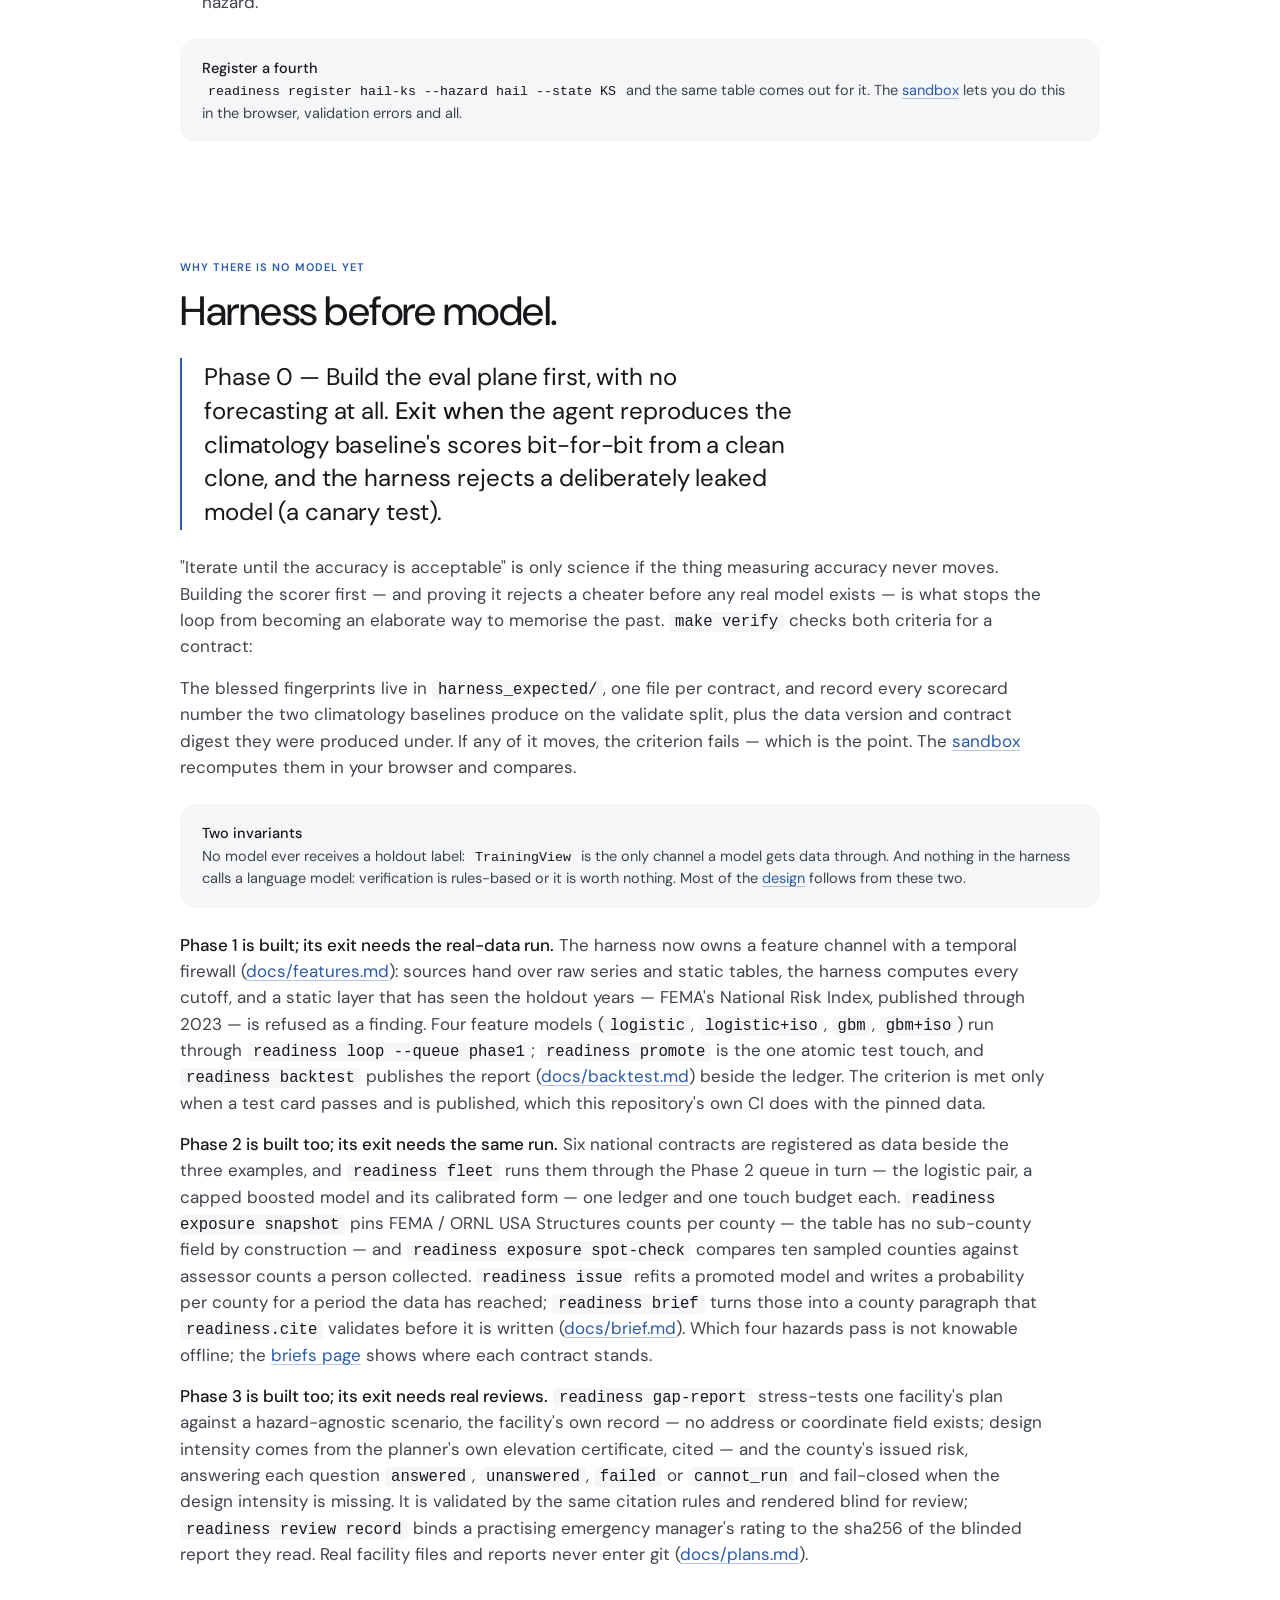
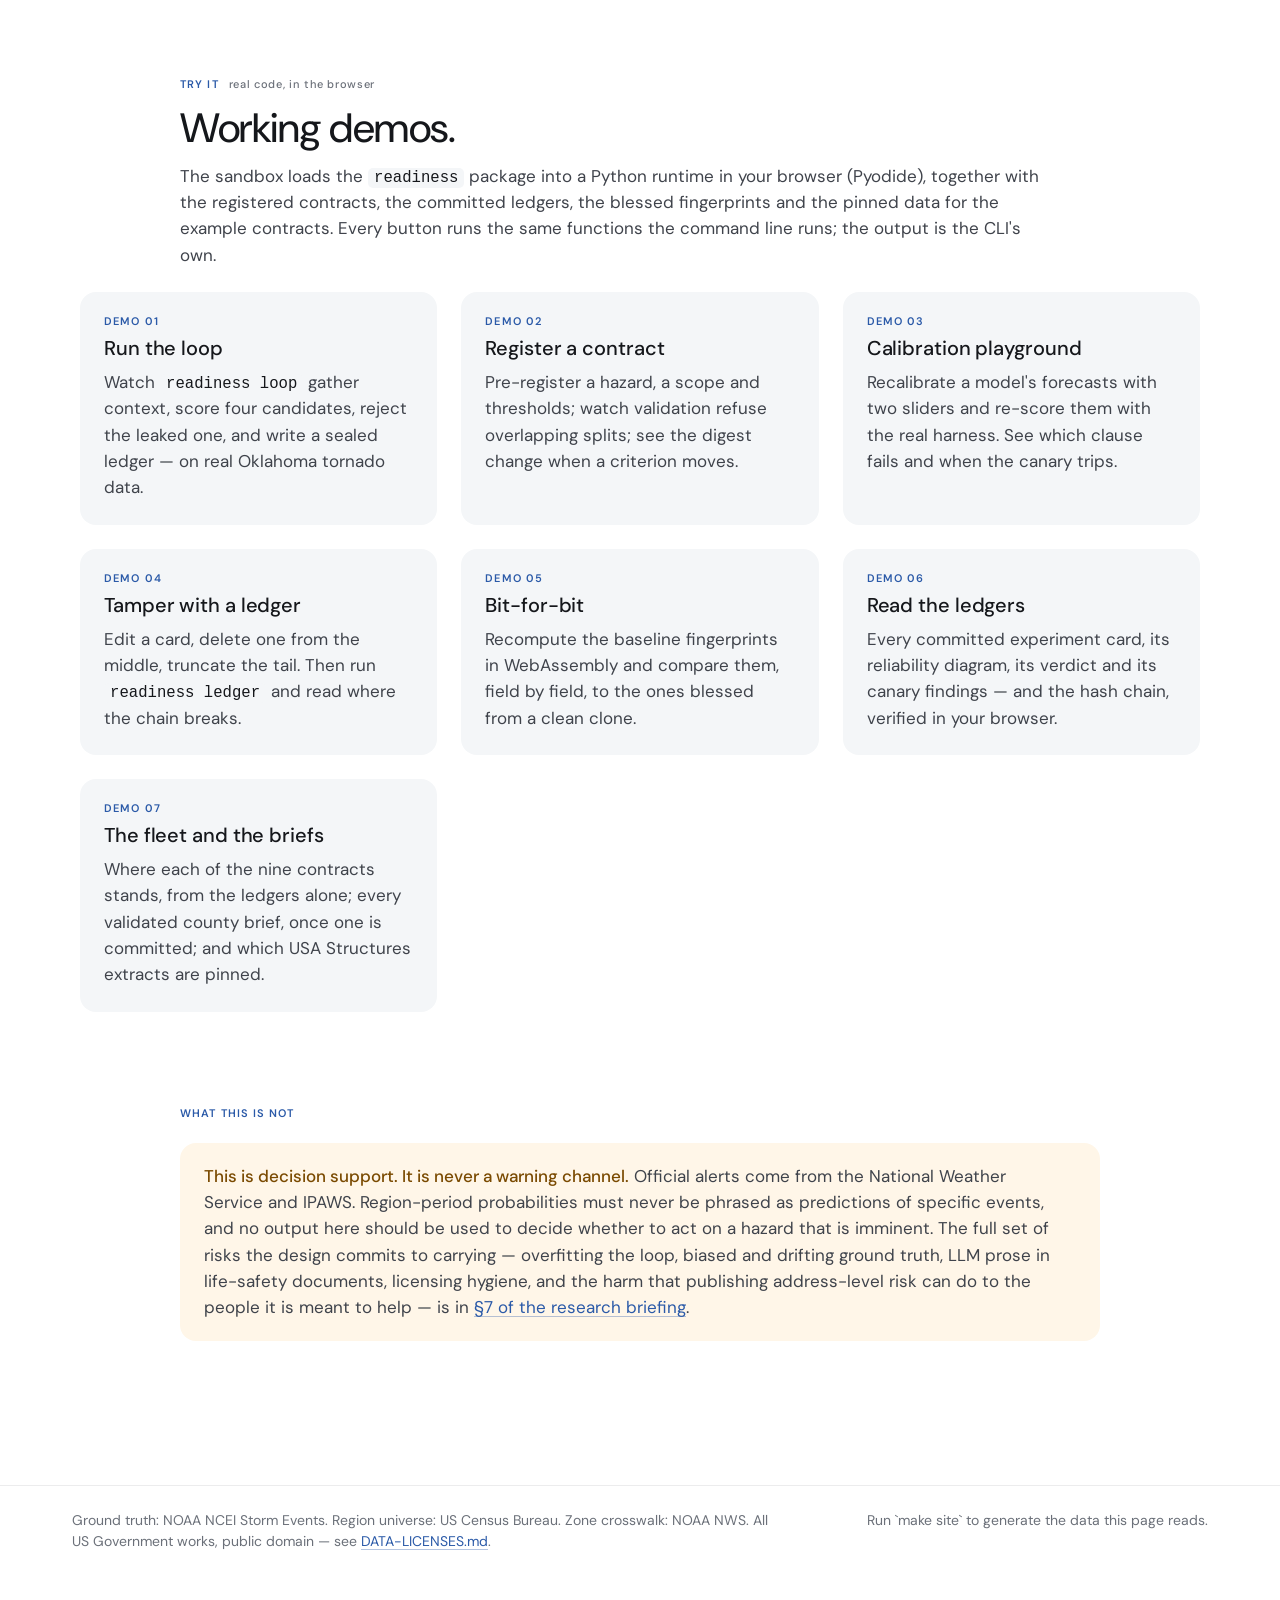
==== commit 735ea7ce: "Site: a System / Light / Dark theme control A three-way segmented control in the top bar of every pa" ====
--- a/site/index.html
+++ b/site/index.html
@@ -5,7 +5,8 @@
 <meta name="viewport" content="width=device-width,initial-scale=1">
 <title>The Readiness Loop</title>
 <meta name="description" content="An open-source, agentic system that forecasts natural-disaster risk from public data, validates its own probabilities against history, and iterates until they can be trusted. Overview, system design, walkthrough and a browser sandbox that runs the real code.">
-<meta name="color-scheme" content="light">
+<meta name="color-scheme" content="light dark">
+<script>/* the reader's theme, applied before first paint; site.js owns the control */try{var t=localStorage.getItem("rl-theme");if(t==="light"||t==="dark")document.documentElement.dataset.theme=t}catch(e){}</script>
 <link rel="icon" href="data:image/svg+xml,%3Csvg xmlns='http://www.w3.org/2000/svg' viewBox='0 0 32 32'%3E%3Ccircle cx='16' cy='16' r='13' fill='none' stroke='%232b5aa8' stroke-width='3'/%3E%3Cpath d='M9 16l5 5 9-10' fill='none' stroke='%232b5aa8' stroke-width='3'/%3E%3C/svg%3E">
 <link rel="preconnect" href="https://fonts.googleapis.com">
 <link rel="preconnect" href="https://fonts.gstatic.com" crossorigin>
@@ -17,6 +18,11 @@
 <header class="top" id="top">
   <div class="top__bar">
     <a class="brand" href="index.html">The Readiness Loop</a>
+    <div class="theme" role="radiogroup" aria-label="Colour theme">
+      <button type="button" role="radio" data-theme-choice="system" aria-checked="true" aria-label="System theme" title="System"><svg viewBox="0 0 16 16" aria-hidden="true"><rect x="1.5" y="2.5" width="13" height="9" rx="1.5"/><path d="M5.5 14h5M8 11.5V14"/></svg></button>
+      <button type="button" role="radio" data-theme-choice="light" aria-checked="false" aria-label="Light theme" title="Light"><svg viewBox="0 0 16 16" aria-hidden="true"><circle cx="8" cy="8" r="3"/><path d="M8 1v1.6M8 13.4V15M1 8h1.6M13.4 8H15M3.05 3.05l1.13 1.13M11.82 11.82l1.13 1.13M3.05 12.95l1.13-1.13M11.82 4.18l1.13-1.13"/></svg></button>
+      <button type="button" role="radio" data-theme-choice="dark" aria-checked="false" aria-label="Dark theme" title="Dark"><svg viewBox="0 0 16 16" aria-hidden="true"><path d="M13.5 9.6A5.8 5.8 0 0 1 6.4 2.5a5.8 5.8 0 1 0 7.1 7.1z"/></svg></button>
+    </div>
     <button class="top__menu" type="button" aria-label="Menu" aria-expanded="false" aria-controls="site-nav"><i></i><i></i><i></i></button>
     <nav class="top__nav" id="site-nav" aria-label="Site">
       <a data-page="index" href="index.html">Overview</a>
--- a/site/assets/site.css
+++ b/site/assets/site.css
@@ -1,10 +1,18 @@
 /* The Readiness Loop — overview website. One stylesheet, no build step.
    A quiet, single-column research-microsite look: a white ground, one variable
    sans at light weights, whitespace instead of rules, 16 px surfaces, pills.
-   The terminal frames and the verdict colours are the harness's own. */
+   The terminal frames and the verdict colours are the harness's own.
+
+   Themes: every colour is a token on :root. The light values are the default;
+   the dark ones apply when the reader picks dark (data-theme="dark" on <html>,
+   set by site.js and restored before first paint by each page's head script),
+   or when the system is dark and the reader has not picked light. Tokens that
+   the scripts blend (--surface, --surface-2, --accent, --tile-*) stay six-digit
+   hex so RL.mix can read them. */
 
 :root{
-  --bg:#fff; --ink:#15171b; --text:#3f434b; --muted:#6b7079;
+  color-scheme:light;
+  --bg:#fff; --bg-rgb:255 255 255; --ink:#15171b; --text:#3f434b; --muted:#6b7079;
   --hair:rgba(21,23,27,.08); --hair-strong:rgba(21,23,27,.18);
   --surface:#f4f6f8; --surface-2:#e9edf2;
   --accent:#2b5aa8; --accent-ink:#1f4482; --accent-wash:#e8effa;
@@ -12,12 +20,47 @@
   --pass-wash:#e3f3e9; --fail-wash:#f9e4e1; --reject-wash:#f1e2f5; --warn-wash:#fbeed3;
   --neutral-wash:#eceff2; --caution-wash:#fff6e8; --caution-ink:#7a4a00;
   --term-bg:#12151c; --term-frame:#1b1f28; --term-bar:#262b36; --term-ink:#e6e9ef;
+  --paper:#fff; --on-ink:#fff; --ink-hover:#2c3038; --shadow-rgb:21 23 27;
+  --line-mid:#8a8f98; --line-soft:#a3a8b1; --idle:#c5c9d0;
+  --split-train:#dbe6f7; --split-validate:#f6e9c8; --split-test:#f7dcd7;
+  --tile-base:#e6eaef; --tile-tint:#c3d1ea; --tile-lit:#2b5aa8;
   --sans:"DM Sans",system-ui,-apple-system,"Segoe UI",Helvetica,Arial,sans-serif;
   --mono:ui-monospace,SFMono-Regular,Menlo,Consolas,"Liberation Mono",monospace;
   --s1:8px; --s2:16px; --s3:24px; --s4:36px; --s5:48px; --s6:64px; --s7:96px; --s8:136px;
   --r-media:16px; --r-ctl:8px; --r-pill:999px;
   --page:1296px; --col:920px; --col-wide:1120px;
   --gutter:24px; --top-h:64px; --jump-h:48px; --section-gap:40px;
+}
+/* The dark palette, written once and applied two ways (see the note above). */
+:root[data-theme="dark"]{
+  color-scheme:dark;
+  --bg:#0f1115; --bg-rgb:15 17 21; --ink:#eceef2; --text:#c3c7cf; --muted:#8d939d;
+  --hair:rgba(236,238,242,.10); --hair-strong:rgba(236,238,242,.22);
+  --surface:#171a20; --surface-2:#232830;
+  --accent:#7aa2e8; --accent-ink:#a9c3f1; --accent-wash:#1a2740;
+  --pass:#5bbf85; --fail:#ef7f72; --reject:#d08ae0; --warn:#e0b25a;
+  --pass-wash:#15301f; --fail-wash:#3a1c19; --reject-wash:#2f1c36; --warn-wash:#33280f;
+  --neutral-wash:#22262d; --caution-wash:#2e2412; --caution-ink:#f0c47a;
+  --paper:#1c2027; --on-ink:#0f1115; --ink-hover:#c9ccd3; --shadow-rgb:0 0 0;
+  --line-mid:#7d838d; --line-soft:#5d636d; --idle:#4a4f58;
+  --split-train:#1f3050; --split-validate:#3d3318; --split-test:#42221f;
+  --tile-base:#1d222b; --tile-tint:#2a3a58; --tile-lit:#7aa2e8;
+}
+@media (prefers-color-scheme:dark){
+  :root:not([data-theme="light"]){
+    color-scheme:dark;
+    --bg:#0f1115; --bg-rgb:15 17 21; --ink:#eceef2; --text:#c3c7cf; --muted:#8d939d;
+    --hair:rgba(236,238,242,.10); --hair-strong:rgba(236,238,242,.22);
+    --surface:#171a20; --surface-2:#232830;
+    --accent:#7aa2e8; --accent-ink:#a9c3f1; --accent-wash:#1a2740;
+    --pass:#5bbf85; --fail:#ef7f72; --reject:#d08ae0; --warn:#e0b25a;
+    --pass-wash:#15301f; --fail-wash:#3a1c19; --reject-wash:#2f1c36; --warn-wash:#33280f;
+    --neutral-wash:#22262d; --caution-wash:#2e2412; --caution-ink:#f0c47a;
+    --paper:#1c2027; --on-ink:#0f1115; --ink-hover:#c9ccd3; --shadow-rgb:0 0 0;
+    --line-mid:#7d838d; --line-soft:#5d636d; --idle:#4a4f58;
+    --split-train:#1f3050; --split-validate:#3d3318; --split-test:#42221f;
+    --tile-base:#1d222b; --tile-tint:#2a3a58; --tile-lit:#7aa2e8;
+  }
 }
 @media (min-width:600px){:root{--gutter:40px;--section-gap:64px}}
 @media (min-width:1024px){:root{--gutter:72px;--section-gap:96px}}
@@ -29,7 +72,7 @@
   font-optical-sizing:auto;-webkit-font-smoothing:antialiased}
 img,svg,video,canvas{max-width:100%;height:auto}
 a{color:var(--accent);text-decoration:underline;text-decoration-thickness:1px;
-  text-underline-offset:3px;text-decoration-color:rgba(43,90,168,.35)}
+  text-underline-offset:3px;text-decoration-color:color-mix(in srgb,var(--accent) 35%,transparent)}
 a:hover{color:var(--accent-ink);text-decoration-color:currentColor}
 h1,h2,h3,h4{margin:0;color:var(--ink);font-weight:450;letter-spacing:-.012em;text-wrap:balance}
 h1{font-size:clamp(44px,5.6vw,76px);line-height:1.04}
@@ -96,7 +139,7 @@
 a.card:hover{background:var(--surface-2);color:var(--text)}
 a.card h3{color:var(--ink)}
 .card__media{margin:calc(-1*var(--s3)) calc(-1*var(--s3)) var(--s2);border-radius:var(--r-media) var(--r-media) 0 0;
-  overflow:hidden;background:#fff;border-bottom:1px solid var(--hair)}
+  overflow:hidden;background:var(--paper);border-bottom:1px solid var(--hair)}
 .card__media svg,.card__media img,.card__media canvas{display:block;width:100%;height:auto}
 .card .eyebrow{margin-bottom:8px}
 .kv{display:grid;grid-template-columns:max-content minmax(0,1fr);gap:6px 16px;font-size:14.5px;margin:0}
@@ -127,10 +170,10 @@
 .mt0{margin-top:0}.mt8{margin-top:8px}.mt16{margin-top:16px}.mt24{margin-top:24px}.mb0{margin-bottom:0}
 
 /* --- the top bar ------------------------------------------------------------ */
-.top{position:sticky;top:0;z-index:50;background:rgba(255,255,255,.94);
+.top{position:sticky;top:0;z-index:50;background:rgb(var(--bg-rgb) / .94);
   -webkit-backdrop-filter:saturate(1.4) blur(10px);backdrop-filter:saturate(1.4) blur(10px);
   border-bottom:1px solid transparent;transition:box-shadow .2s,border-color .2s}
-.top.is-scrolled{border-bottom-color:var(--hair);box-shadow:0 1px 2px rgba(21,23,27,.05),0 6px 20px rgba(21,23,27,.05)}
+.top.is-scrolled{border-bottom-color:var(--hair);box-shadow:0 1px 2px rgb(var(--shadow-rgb) / .05),0 6px 20px rgb(var(--shadow-rgb) / .05)}
 .top__bar{max-width:var(--page);margin:0 auto;padding:0 var(--gutter);height:var(--top-h);
   display:flex;align-items:center;gap:var(--s3)}
 .brand{font-weight:500;font-size:19px;color:var(--ink);text-decoration:none;letter-spacing:-.012em;
@@ -142,6 +185,16 @@
 .top__nav a:hover{color:var(--ink);background:var(--surface)}
 .top__nav a.active{color:var(--ink)}
 .top__nav a.ext::after{content:" ↗";font-size:11px}
+/* the theme control: System / Light / Dark, a three-way segmented pill */
+.top__nav{order:2}
+.theme{order:3;display:inline-flex;gap:2px;padding:3px;border-radius:var(--r-pill);background:var(--surface);flex:0 0 auto}
+.theme button{width:30px;height:30px;border:0;border-radius:var(--r-pill);background:transparent;color:var(--muted);
+  cursor:pointer;display:inline-flex;align-items:center;justify-content:center;padding:0;
+  transition:background-color .2s,color .2s}
+.theme button:hover{color:var(--ink)}
+.theme button[aria-checked="true"]{background:var(--paper);color:var(--ink);box-shadow:0 1px 2px rgb(var(--shadow-rgb) / .12)}
+.theme button:focus-visible{outline:2px solid var(--accent);outline-offset:1px}
+.theme svg{width:15px;height:15px;fill:none;stroke:currentColor;stroke-width:1.6;stroke-linecap:round;stroke-linejoin:round}
 .top__menu{display:none;margin-left:auto;width:40px;height:40px;border:0;background:transparent;
   border-radius:50%;cursor:pointer;position:relative}
 .top__menu:hover{background:var(--surface)}
@@ -151,16 +204,17 @@
 .top.is-open .top__menu i:nth-child(2){opacity:0}
 .top.is-open .top__menu i:nth-child(3){transform:translateY(-5.5px) rotate(-45deg)}
 @media (max-width:1023px){
-  .top__menu{display:block}
-  .top__nav{display:none;position:absolute;top:var(--top-h);left:0;right:0;background:#fff;
+  .top__menu{display:block;margin-left:0;order:4}
+  .theme{margin-left:auto}
+  .top__nav{display:none;position:absolute;top:var(--top-h);left:0;right:0;background:var(--bg);
     flex-direction:column;gap:0;padding:8px var(--gutter) 16px;border-bottom:1px solid var(--hair);
-    box-shadow:0 12px 30px rgba(21,23,27,.08)}
+    box-shadow:0 12px 30px rgb(var(--shadow-rgb) / .08)}
   .top.is-open .top__nav{display:flex}
   .top__nav a{padding:12px 8px;font-size:16px;border-radius:8px}
 }
 
 /* --- the jump bar (sticky, under the top bar) ------------------------------- */
-.jumpbar{position:sticky;top:var(--top-h);z-index:40;background:rgba(255,255,255,.96);
+.jumpbar{position:sticky;top:var(--top-h);z-index:40;background:rgb(var(--bg-rgb) / .96);
   -webkit-backdrop-filter:blur(8px);backdrop-filter:blur(8px);border-bottom:1px solid var(--hair);height:var(--jump-h)}
 .jumpbar__inner{max-width:var(--page);margin:0 auto;padding:0 var(--gutter);display:flex;gap:2px;
   overflow-x:auto;scrollbar-width:none;height:100%;align-items:stretch}
@@ -180,7 +234,7 @@
 .hero--bleed{position:relative;min-height:640px;background:var(--surface);overflow:hidden;display:flex;align-items:flex-end}
 .hero__media{position:absolute;inset:0;width:100%;height:100%;display:block;max-width:none}
 .hero__scrim{position:absolute;inset:0;pointer-events:none;
-  background:linear-gradient(90deg,rgba(255,255,255,.97) 0%,rgba(255,255,255,.9) 30%,rgba(255,255,255,.35) 58%,rgba(255,255,255,0) 100%)}
+  background:linear-gradient(90deg,rgb(var(--bg-rgb) / .97) 0%,rgb(var(--bg-rgb) / .9) 30%,rgb(var(--bg-rgb) / .35) 58%,rgb(var(--bg-rgb) / 0) 100%)}
 .hero__inner{position:relative;max-width:var(--page);margin:0 auto;padding:var(--s7) var(--gutter) var(--s6);width:100%}
 .hero__inner h1{max-width:13ch}
 .hero__sub{font-size:clamp(17px,1.5vw,20px);line-height:1.45;max-width:50ch;margin:var(--s3) 0 0;color:var(--text)}
@@ -196,7 +250,7 @@
 .hero__legend{position:absolute;right:calc(var(--gutter) + 52px);bottom:calc(var(--s3) + 4px);font-size:12.5px;
   line-height:1.4;color:var(--muted);z-index:2;margin:0;text-align:right;max-width:420px}
 @media (max-width:599px){
-  .hero--bleed{min-height:0;display:block;background:#fff}
+  .hero--bleed{min-height:0;display:block;background:var(--bg)}
   .hero__media{position:relative;height:250px;background:var(--surface)}
   .hero__scrim{display:none}
   .hero__inner{padding:var(--s4) var(--gutter) var(--s5)}
@@ -207,11 +261,11 @@
 }
 
 /* --- buttons ----------------------------------------------------------------- */
-.btn{display:inline-flex;align-items:center;justify-content:center;gap:6px;background:var(--ink);color:#fff;
+.btn{display:inline-flex;align-items:center;justify-content:center;gap:6px;background:var(--ink);color:var(--on-ink);
   border:1px solid var(--ink);padding:11px 22px;font:500 15px/1.2 var(--sans);text-decoration:none;
   border-radius:var(--r-pill);cursor:pointer;letter-spacing:.005em;
   transition:background-color .2s,color .2s,border-color .2s}
-.btn:hover{background:#2c3038;color:#fff;border-color:#2c3038}
+.btn:hover{background:var(--ink-hover);color:var(--on-ink);border-color:var(--ink-hover)}
 .btn.secondary{background:transparent;color:var(--ink);border-color:var(--hair-strong)}
 .btn.secondary:hover{background:var(--surface);color:var(--ink);border-color:var(--ink)}
 .btn.ghost{background:transparent;color:var(--accent);border-color:transparent;padding-left:8px;padding-right:8px}
@@ -231,7 +285,7 @@
 
 /* --- terminal frames ------------------------------------------------------------ */
 .term{background:var(--term-frame);border-radius:var(--r-media);overflow:hidden;margin:var(--s2) 0;
-  box-shadow:0 12px 32px rgba(21,23,27,.14);max-width:100%}
+  box-shadow:0 12px 32px rgb(var(--shadow-rgb) / .14);max-width:100%}
 .term .tbar{display:flex;align-items:center;gap:8px;padding:10px 16px;background:var(--term-bar)}
 .term .tbar i{width:10px;height:10px;border-radius:50%;display:inline-block;background:#4a5060}
 .term .tbar .t{margin-left:6px;color:#9aa3b2;font:12.5px var(--sans);flex:1;min-width:0;overflow:hidden;
@@ -250,9 +304,9 @@
 
 /* --- reliability diagrams ---------------------------------------------------------- */
 svg.reliability text{font:11px var(--sans);fill:var(--muted)}
-svg.reliability .frame{fill:#fff;stroke:var(--hair-strong)}
+svg.reliability .frame{fill:var(--paper);stroke:var(--hair-strong)}
 svg.reliability .band{fill:var(--accent-wash);opacity:.9}
-svg.reliability .diag{stroke:#a3a8b1;stroke-dasharray:4 3}
+svg.reliability .diag{stroke:var(--line-soft);stroke-dasharray:4 3}
 svg.reliability .pt{fill:var(--accent);stroke:var(--accent);stroke-width:1.5;opacity:.85}
 svg.reliability .pt.thin{fill:none}
 .figure{background:var(--surface);border-radius:var(--r-media);padding:var(--s3);margin:var(--s3) 0;overflow-x:auto}
@@ -261,23 +315,23 @@
 figcaption{font-size:14px;line-height:1.5;color:var(--muted);margin-top:10px;font-style:italic}
 figcaption .pill{font-style:normal}
 figure{margin:0}
-.media{margin:var(--s3) 0;border-radius:var(--r-media);overflow:hidden;border:1px solid var(--hair);background:#fff}
+.media{margin:var(--s3) 0;border-radius:var(--r-media);overflow:hidden;border:1px solid var(--hair);background:var(--paper)}
 .media img{display:block;width:100%;height:auto}
 .media figcaption{padding:10px 16px 12px}
 
 /* --- schematic diagrams (SVG) --------------------------------------------------------- */
-svg .box{fill:#fff;stroke:var(--hair-strong);stroke-width:1;rx:8}
+svg .box{fill:var(--paper);stroke:var(--hair-strong);stroke-width:1;rx:8}
 svg .box.accent{stroke:var(--accent);stroke-width:1.3}
 svg .box.harness{fill:var(--accent-wash);stroke:var(--accent)}
 svg .box.soft{fill:var(--surface-2);stroke:var(--hair-strong)}
 svg .label{font:500 13px var(--sans);fill:var(--ink)}
 svg .sub{font:11.5px var(--sans);fill:var(--muted)}
 svg .mono{font:11px var(--mono);fill:var(--text)}
-svg .arrow{stroke:#8a8f98;stroke-width:1.3;fill:none;marker-end:url(#arr)}
+svg .arrow{stroke:var(--line-mid);stroke-width:1.3;fill:none;marker-end:url(#arr)}
 svg .arrow.accent{stroke:var(--accent);marker-end:url(#arr-accent)}
 svg .arrow.dashed{stroke-dasharray:4 3}
 svg .arrow.no{stroke:var(--fail);marker-end:url(#arr-no)}
-svg .train{fill:#dbe6f7}svg .validate{fill:#f6e9c8}svg .test{fill:#f7dcd7}
+svg .train{fill:var(--split-train)}svg .validate{fill:var(--split-validate)}svg .test{fill:var(--split-test)}
 
 /* --- the pipeline as reflowing boxes ----------------------------------------------- */
 .flow{display:flex;gap:12px;align-items:stretch;margin:var(--s3) 0 0}
@@ -288,7 +342,7 @@
 .flow__step code{display:block;font:11.5px/1.4 var(--mono);color:var(--text);background:none;padding:0;margin:5px 0 8px;border-radius:0}
 .flow__step span{display:block;font-size:12.5px;line-height:1.4;color:var(--muted)}
 .flow__step+.flow__step::before{content:"";position:absolute;left:-9px;top:50%;width:6px;height:6px;
-  border-right:1.5px solid #8a8f98;border-bottom:1.5px solid #8a8f98;transform:translateY(-50%) rotate(-45deg)}
+  border-right:1.5px solid var(--line-mid);border-bottom:1.5px solid var(--line-mid);transform:translateY(-50%) rotate(-45deg)}
 @media (max-width:1023px){
   .flow{display:grid;grid-template-columns:repeat(3,minmax(0,1fr))}
   .flow__step+.flow__step::before{display:none}
@@ -309,9 +363,9 @@
 .field>label:empty{display:none}
 .field input[type=text],.field input[type=number],.field select,.field textarea,.cmdline input,.select{
   font:15px var(--sans);padding:9px 12px;border:1px solid var(--hair-strong);border-radius:var(--r-ctl);
-  background:#fff;color:var(--ink);width:100%;min-width:0;min-height:40px}
+  background:var(--paper);color:var(--ink);width:100%;min-width:0;min-height:40px}
 .field select,.select{appearance:none;-webkit-appearance:none;padding-right:34px;
-  background:#fff url("data:image/svg+xml,%3Csvg xmlns='http://www.w3.org/2000/svg' width='12' height='8' viewBox='0 0 12 8'%3E%3Cpath d='M1 1l5 5 5-5' fill='none' stroke='%236b7079' stroke-width='1.5'/%3E%3C/svg%3E") no-repeat right 12px center}
+  background:var(--paper) url("data:image/svg+xml,%3Csvg xmlns='http://www.w3.org/2000/svg' width='12' height='8' viewBox='0 0 12 8'%3E%3Cpath d='M1 1l5 5 5-5' fill='none' stroke='%236b7079' stroke-width='1.5'/%3E%3C/svg%3E") no-repeat right 12px center}
 .field input[type=range]{width:100%;accent-color:var(--accent);margin:0}
 .field.range{grid-template-columns:minmax(0,1fr) 56px;align-items:center}
 .field.range>label{grid-column:1/-1}
@@ -330,12 +384,12 @@
 details.demo>summary .k{font:600 10.5px/1 var(--sans);letter-spacing:.12em;text-transform:uppercase;color:var(--accent);margin-right:10px}
 details.demo>.inner{padding:0 22px 22px}
 details.demo>.inner>p:first-child{margin-top:0}
-details.demo .card{background:#fff}
+details.demo .card{background:var(--paper)}
 .result{margin-top:12px}
 .statusbar{display:flex;gap:12px;align-items:center;flex-wrap:wrap;margin-top:var(--s3);font-size:14.5px}
 .statusbar strong{font-weight:500}
 .statusbar .small{flex-basis:100%;margin:0}
-.dot{width:9px;height:9px;border-radius:50%;background:#c5c9d0;display:inline-block;flex:0 0 auto}
+.dot{width:9px;height:9px;border-radius:50%;background:var(--idle);display:inline-block;flex:0 0 auto}
 .dot.busy{background:#d9a441;animation:pulse 1s infinite}
 .dot.ready{background:var(--pass)}.dot.err{background:var(--fail)}
 @keyframes pulse{50%{opacity:.35}}
@@ -346,12 +400,12 @@
 .playground{display:grid;grid-template-columns:minmax(0,7fr) minmax(0,5fr);gap:var(--s4);align-items:start;margin-top:var(--s3)}
 .playground .sticky{position:sticky;top:calc(var(--top-h) + var(--jump-h) + 16px)}
 .chips{display:flex;gap:6px;flex-wrap:wrap;margin:10px 0}
-.chip{font:12px var(--mono);background:#fff;border:1px solid var(--hair-strong);border-radius:var(--r-pill);
+.chip{font:12px var(--mono);background:var(--paper);border:1px solid var(--hair-strong);border-radius:var(--r-pill);
   padding:4px 11px;cursor:pointer;color:var(--text);transition:border-color .2s,color .2s}
 .chip:hover{border-color:var(--accent);color:var(--accent)}
 .cmdline{display:flex;gap:8px;align-items:center;margin-top:10px}
 .cmdline .prefix{font:13px var(--mono);color:var(--muted);white-space:nowrap}
-iframe.dash{width:100%;height:70vh;border:1px solid var(--hair);border-radius:var(--r-media);background:#fff}
+iframe.dash{width:100%;height:70vh;border:1px solid var(--hair);border-radius:var(--r-media);background:#fff} /* the dashboard is its own, light, document */
 .diffrow.bad td{background:var(--fail-wash)}
 .diffrow.good td.mark{color:var(--pass)}
 
@@ -375,7 +429,7 @@
   *{transition:none!important}
 }
 @media print{
-  body{background:#fff}.term{box-shadow:none}
+  body{background:#fff;color:#3f434b}.term{box-shadow:none}
   .top,.jumpbar,.hero__ctas,.hero__pause,.btn,.cta{display:none}
   .hero--bleed{min-height:0}.hero__media,.hero__scrim{display:none}
 }
@@ -391,6 +445,6 @@
 .card__head{display:flex;justify-content:space-between;align-items:baseline;gap:16px;flex-wrap:wrap;margin-bottom:14px}
 .card__split{display:grid;grid-template-columns:320px minmax(0,1fr);gap:var(--s3)}
 @media (max-width:759px){.card__split{grid-template-columns:minmax(0,1fr)}}
-svg.tape{display:block;background:#fff}
+svg.tape{display:block;background:var(--paper)}
 table.compact{font-size:13.5px}
 table.compact th,table.compact td{padding:8px 10px 8px 0}
